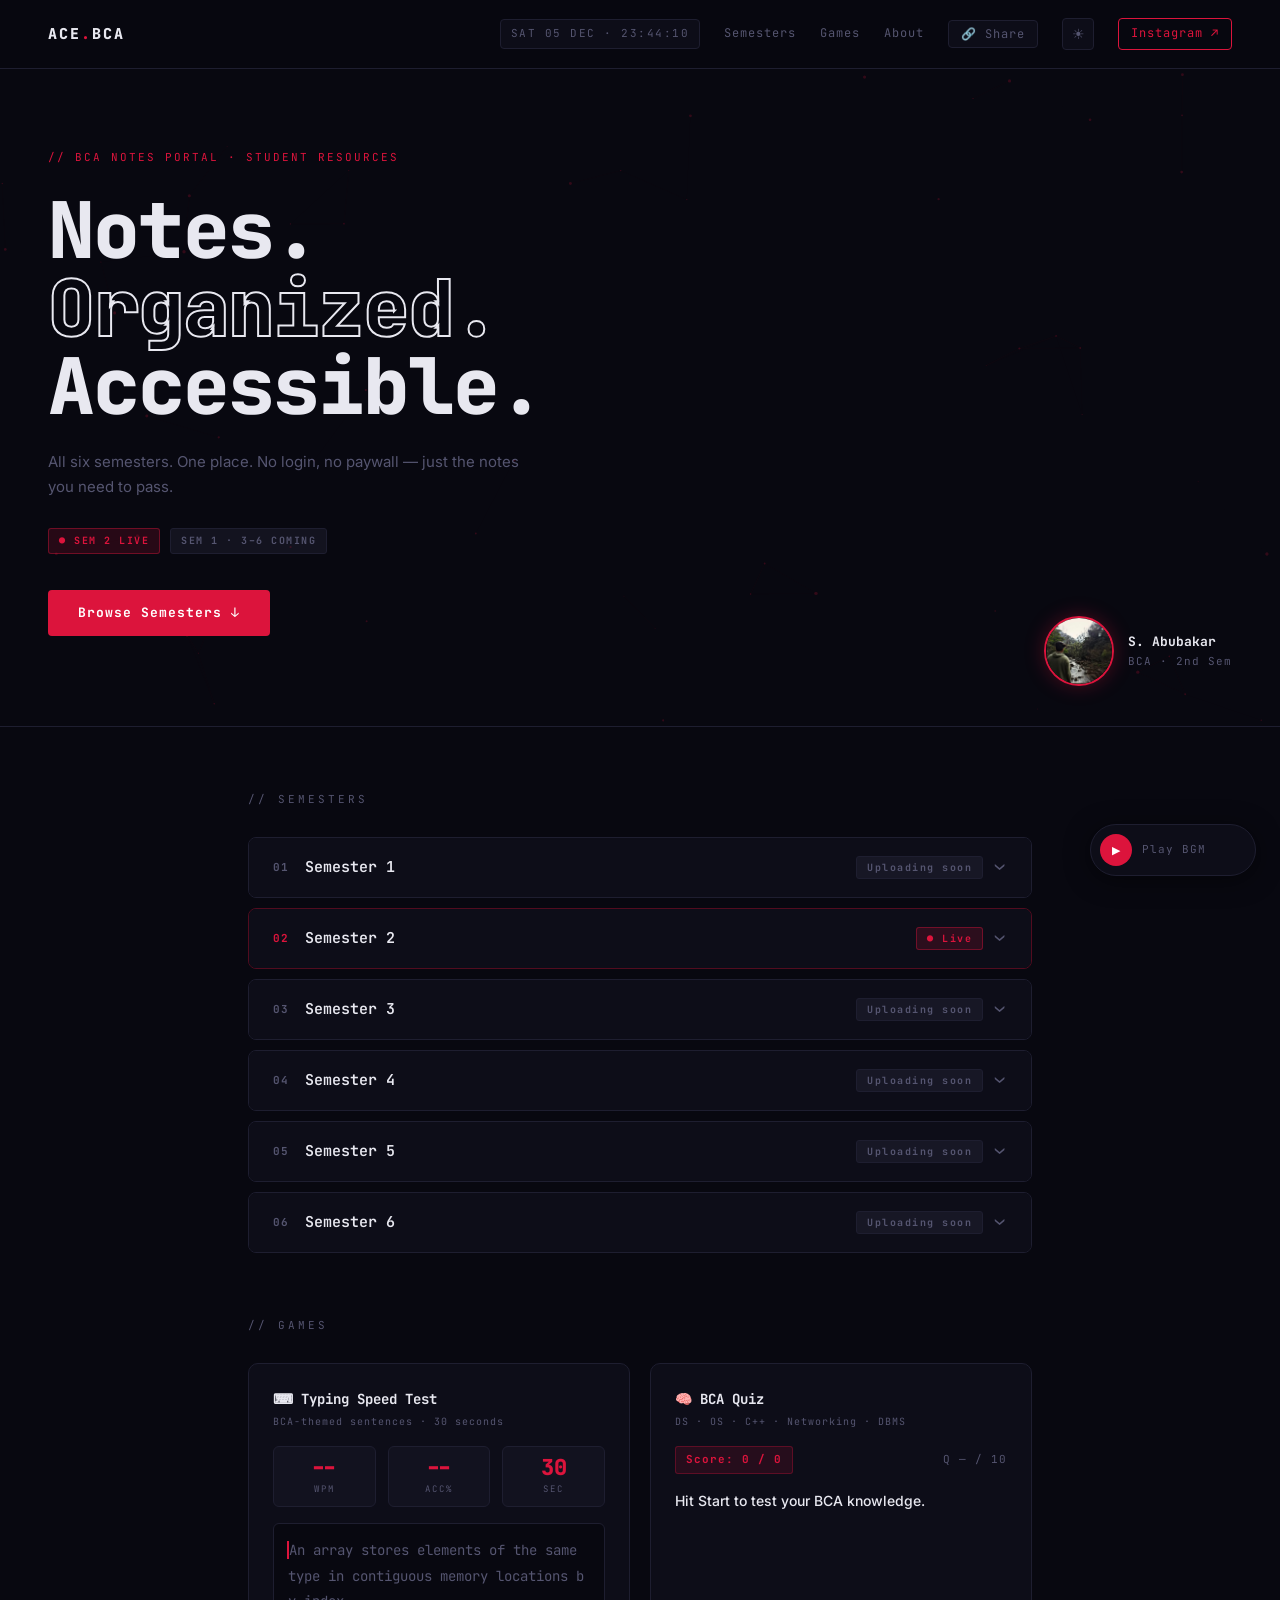
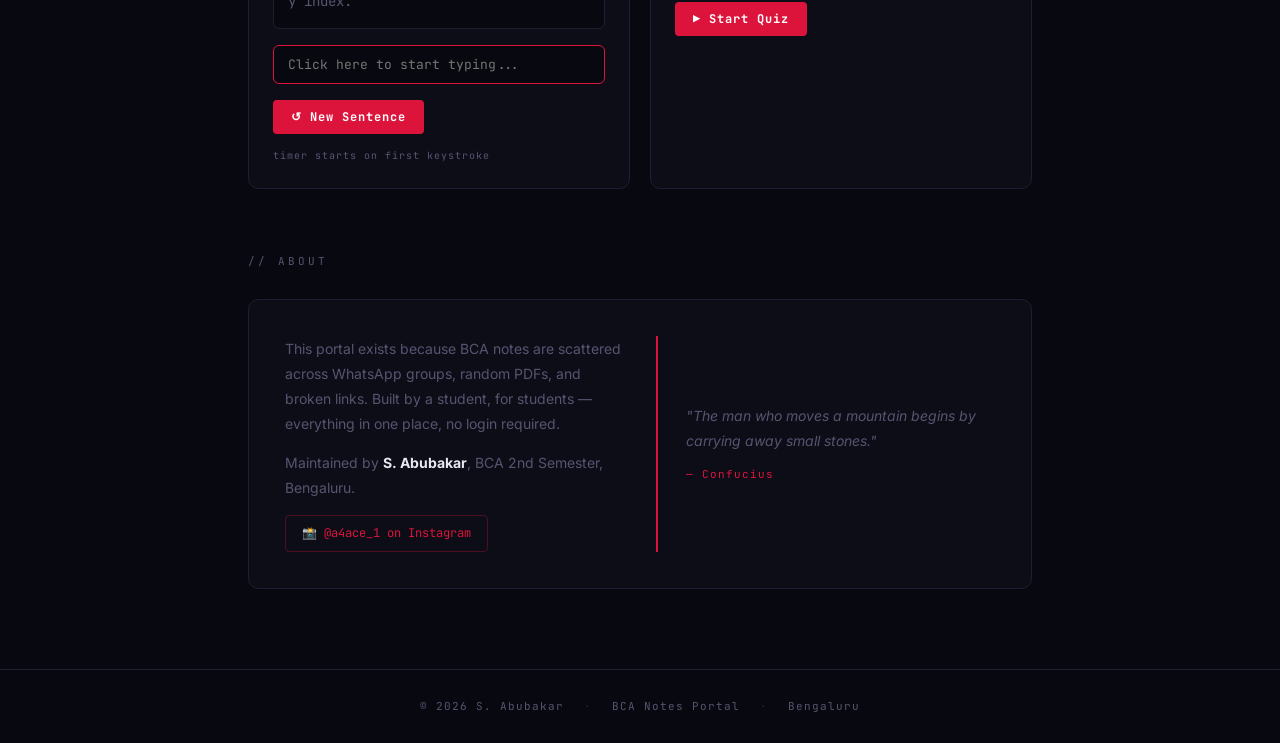
==== index.html @ d9995837 "Update index.html" ====
<!DOCTYPE html>
<html lang="en" data-theme="dark">
<head>
  <meta charset="UTF-8" />
  <meta name="viewport" content="width=device-width, initial-scale=1.0" />
  <meta name="description" content="BCA Notes Portal by S. Abubakar — all six semesters, one place. Free notes, no login required." />
  <title>BCA Notes Portal — S. Abubakar</title>
  <link rel="preconnect" href="https://fonts.googleapis.com" />
  <link href="https://fonts.googleapis.com/css2?family=JetBrains+Mono:wght@400;600;700;800&family=Inter:wght@400;500;600&display=swap" rel="stylesheet" />
  <link rel="stylesheet" href="style.css" />
</head>
<body>

  <!-- SCROLL PROGRESS -->
  <div class="scroll-bar" id="scrollBar"></div>

  <!-- NAV -->
  <nav class="nav">
    <span class="nav-logo">ACE<span class="accent">.</span>BCA</span>
    <div class="nav-links">
      <span class="nav-clock" id="navClock"></span>
      <a href="#semesters">Semesters</a>
      <a href="#games">Games</a>
      <a href="#about">About</a>
      <button class="copy-link-btn" id="copyLinkBtn" title="Copy site link">🔗 Share</button>
      <button class="theme-toggle" id="themeToggle" title="Toggle light/dark mode" aria-label="Toggle theme">☀</button>
      <a href="https://instagram.com/a4ace_1" target="_blank" class="nav-ig">Instagram ↗</a>
    </div>
    <!-- Mobile nav -->
    <button class="nav-hamburger" id="navHamburger" aria-label="Menu">☰</button>
  </nav>
  <div class="nav-mobile-menu" id="navMobileMenu">
    <a href="#semesters" class="nm-link">Semesters</a>
    <a href="#games" class="nm-link">Games</a>
    <a href="#about" class="nm-link">About</a>
    <a href="https://instagram.com/a4ace_1" target="_blank" class="nm-link">Instagram ↗</a>
  </div>

  <!-- HERO -->
  <section class="hero">
    <canvas class="hero-canvas" id="heroCanvas"></canvas>
    <div class="hero-tag">// BCA NOTES PORTAL · STUDENT RESOURCES</div>
    <h1 class="hero-title">
      <span id="typedLine"></span><span class="cursor-blink">|</span><br />
      <span class="hero-outline">Organized.</span><br />
      Accessible.
    </h1>
    <p class="hero-sub">
      All six semesters. One place. No login, no paywall — just the notes you need to pass.
    </p>
    <div class="hero-meta">
      <span class="badge badge-live">● SEM 2 LIVE</span>
      <span class="badge badge-dim">SEM 1 · 3–6 COMING</span>
      <span class="badge badge-visitors" id="visitorBadge">👁 counting...</span>
    </div>
    <a href="#semesters" class="hero-cta">Browse Semesters ↓</a>

    <div class="hero-profile">
      <img src="ACE.JPEG" alt="S. Abubakar" class="profile-pic" />
      <div class="profile-info">
        <span class="profile-name">S. Abubakar</span>
        <span class="profile-role">BCA · 2nd Sem</span>
      </div>
    </div>
  </section>

  <!-- SEMESTERS -->
  <main class="container" id="semesters">
    <div class="section-label">// SEMESTERS</div>

    <!-- SEM 1 -->
    <div class="sem-block">
      <button class="sem-header" aria-expanded="false" data-target="sem1">
        <div class="sem-header-left">
          <span class="sem-num">01</span>
          <span class="sem-title">Semester 1</span>
        </div>
        <div class="sem-header-right">
          <span class="badge badge-dim">Uploading soon</span>
          <span class="chevron">›</span>
        </div>
      </button>
      <div class="sem-content" id="sem1">
        <div class="resource-grid">
          <span class="resource-card disabled"><span class="rc-icon">📄</span><div class="rc-info"><span class="rc-title">Full Notes</span><span class="rc-sub">Not yet available</span></div></span>
          <span class="resource-card disabled"><span class="rc-icon">❓</span><div class="rc-info"><span class="rc-title">Important Questions</span><span class="rc-sub">Not yet available</span></div></span>
          <span class="resource-card disabled"><span class="rc-icon">🧪</span><div class="rc-info"><span class="rc-title">Lab Materials</span><span class="rc-sub">Not yet available</span></div></span>
        </div>
      </div>
    </div>

    <!-- SEM 2 -->
    <div class="sem-block sem-active">
      <button class="sem-header" aria-expanded="false" data-target="sem2">
        <div class="sem-header-left">
          <span class="sem-num accent">02</span>
          <span class="sem-title">Semester 2</span>
        </div>
        <div class="sem-header-right">
          <span class="badge badge-live">● Live</span>
          <span class="chevron">›</span>
        </div>
      </button>
      <div class="sem-content" id="sem2">
        <div class="resource-grid">
          <a href="https://drive.google.com/drive/folders/1tTdPTlxSZUoxwMG5XDdi95KsIF-kfChb"
             target="_blank" class="resource-card must-read"
             data-modal="true"
             data-title="Full Notes"
             data-sem="Semester 2"
             data-icon="📄"
             data-desc="Complete lecture notes for all Semester 2 subjects — Data Structures, Additional English, Constitutional Values, EVS, and more."
             data-tags="Data Structures,English,EVS,ConstitutionalValues,C++">
            <span class="rc-icon">📄</span>
            <div class="rc-info"><span class="rc-title">Full Notes <span class="hot-tag">🔥</span></span><span class="rc-sub">Google Drive ↗</span></div>
          </a>
          <a href="https://drive.google.com/drive/folders/1YSg2S32uwCUYaQ2fmH6jS9mTlrrCHk9h"
             target="_blank" class="resource-card must-read"
             data-modal="true"
             data-title="Important Questions"
             data-sem="Semester 2"
             data-icon="❓"
             data-desc="Curated question bank with model paper answers, 2-mark, 5-mark and 10-mark questions for exam preparation."
             data-tags="ModelPaper,ExamPrep,QandA,ImportantTopics">
            <span class="rc-icon">❓</span>
            <div class="rc-info"><span class="rc-title">Important Questions <span class="hot-tag">🔥</span></span><span class="rc-sub">Google Drive ↗</span></div>
          </a>
          <a href="https://drive.google.com/drive/folders/1vYd3AjODfVJMLbtTXOelM4kLT3a6TjVT"
             target="_blank" class="resource-card"
             data-modal="true"
             data-title="Lab Materials"
             data-sem="Semester 2"
             data-icon="🧪"
             data-desc="Practical lab programs and exercises for Semester 2. Includes C++ programs, Data Structure implementations, and more."
             data-tags="C++,Practicals,Lab,Programs">
            <span class="rc-icon">🧪</span>
            <div class="rc-info"><span class="rc-title">Lab Materials</span><span class="rc-sub">Google Drive ↗</span></div>
          </a>
        </div>
      </div>
    </div>

    <!-- SEM 3 -->
    <div class="sem-block">
      <button class="sem-header" aria-expanded="false" data-target="sem3">
        <div class="sem-header-left"><span class="sem-num">03</span><span class="sem-title">Semester 3</span></div>
        <div class="sem-header-right"><span class="badge badge-dim">Uploading soon</span><span class="chevron">›</span></div>
      </button>
      <div class="sem-content" id="sem3">
        <div class="resource-grid">
          <span class="resource-card disabled"><span class="rc-icon">📄</span><div class="rc-info"><span class="rc-title">Full Notes</span><span class="rc-sub">Not yet available</span></div></span>
        </div>
      </div>
    </div>

    <!-- SEM 4 -->
    <div class="sem-block">
      <button class="sem-header" aria-expanded="false" data-target="sem4">
        <div class="sem-header-left"><span class="sem-num">04</span><span class="sem-title">Semester 4</span></div>
        <div class="sem-header-right"><span class="badge badge-dim">Uploading soon</span><span class="chevron">›</span></div>
      </button>
      <div class="sem-content" id="sem4">
        <div class="resource-grid">
          <span class="resource-card disabled"><span class="rc-icon">📄</span><div class="rc-info"><span class="rc-title">Full Notes</span><span class="rc-sub">Not yet available</span></div></span>
        </div>
      </div>
    </div>

    <!-- SEM 5 -->
    <div class="sem-block">
      <button class="sem-header" aria-expanded="false" data-target="sem5">
        <div class="sem-header-left"><span class="sem-num">05</span><span class="sem-title">Semester 5</span></div>
        <div class="sem-header-right"><span class="badge badge-dim">Uploading soon</span><span class="chevron">›</span></div>
      </button>
      <div class="sem-content" id="sem5">
        <div class="resource-grid">
          <span class="resource-card disabled"><span class="rc-icon">📄</span><div class="rc-info"><span class="rc-title">Full Notes</span><span class="rc-sub">Not yet available</span></div></span>
        </div>
      </div>
    </div>

    <!-- SEM 6 -->
    <div class="sem-block">
      <button class="sem-header" aria-expanded="false" data-target="sem6">
        <div class="sem-header-left"><span class="sem-num">06</span><span class="sem-title">Semester 6</span></div>
        <div class="sem-header-right"><span class="badge badge-dim">Uploading soon</span><span class="chevron">›</span></div>
      </button>
      <div class="sem-content" id="sem6">
        <div class="resource-grid">
          <span class="resource-card disabled"><span class="rc-icon">📄</span><div class="rc-info"><span class="rc-title">Full Notes</span><span class="rc-sub">Not yet available</span></div></span>
        </div>
      </div>
    </div>

  </main>

  <!-- GAMES SECTION -->
  <section class="container" id="games">
    <div class="section-label">// GAMES</div>
    <div class="games-grid">

      <!-- Typing Speed Test -->
      <div class="game-card">
        <div class="game-card-header">
          <span class="game-title">⌨ Typing Speed Test</span>
          <span class="game-sub">BCA-themed sentences · 30 seconds</span>
        </div>
        <div class="typing-stats">
          <div class="tstat"><span class="tstat-val" id="wpmVal">--</span><span class="tstat-label">WPM</span></div>
          <div class="tstat"><span class="tstat-val" id="accVal">--</span><span class="tstat-label">ACC%</span></div>
          <div class="tstat"><span class="tstat-val" id="timeVal">30</span><span class="tstat-label">SEC</span></div>
        </div>
        <div class="typing-display" id="typingDisplay"></div>
        <input type="text" class="typing-input" id="typingInput" placeholder="Click here to start typing..." autocomplete="off" autocorrect="off" autocapitalize="off" spellcheck="false" />
        <div class="game-footer-row">
          <button class="game-btn" id="typingReset">↺ New Sentence</button>
          <span class="typing-status" id="typingStatus">timer starts on first keystroke</span>
        </div>
      </div>

      <!-- BCA Quiz -->
      <div class="game-card">
        <div class="game-card-header">
          <span class="game-title">🧠 BCA Quiz</span>
          <span class="game-sub">DS · OS · C++ · Networking · DBMS</span>
        </div>
        <div class="quiz-meta-row">
          <span class="quiz-score-badge" id="quizScore">Score: 0 / 0</span>
          <span class="quiz-qnum" id="quizQNum">Q — / 10</span>
        </div>
        <div class="quiz-question" id="quizQuestion">Hit Start to test your BCA knowledge.</div>
        <div class="quiz-options" id="quizOptions"></div>
        <div class="quiz-feedback" id="quizFeedback"></div>
        <div class="game-footer-row">
          <button class="game-btn" id="quizStart">▶ Start Quiz</button>
          <button class="game-btn" id="quizNext" style="display:none">Next →</button>
          <button class="game-btn game-btn-ghost" id="quizRestart" style="display:none">↺ Restart</button>
        </div>
      </div>

    </div>
  </section>

  <!-- ABOUT -->
  <section class="about-section container" id="about">
    <div class="section-label">// ABOUT</div>
    <div class="about-grid">
      <div class="about-text">
        <p>This portal exists because BCA notes are scattered across WhatsApp groups, random PDFs, and broken links. Built by a student, for students — everything in one place, no login required.</p>
        <p>Maintained by <strong>S. Abubakar</strong>, BCA 2nd Semester, Bengaluru.</p>
        <a href="https://instagram.com/a4ace_1" target="_blank" class="ig-link">📸 @a4ace_1 on Instagram</a>
      </div>
      <div class="about-quote">
        <blockquote>
          "The man who moves a mountain begins by carrying away small stones."
          <cite>— Confucius</cite>
        </blockquote>
      </div>
    </div>
  </section>

  <!-- FOOTER -->
  <footer class="footer">
    <span>© 2026 S. Abubakar</span>
    <span class="footer-divider">·</span>
    <span>BCA Notes Portal</span>
    <span class="footer-divider">·</span>
    <span>Bengaluru</span>
  </footer>

  <!-- MUSIC PLAYER -->
  <div class="music-player" id="musicPlayer">
    <button class="music-btn" id="music-btn" aria-label="Toggle music"><span id="music-icon">▶</span></button>
    <span class="music-label" id="music-label">Play BGM</span>
    <div class="music-bar" id="musicBar">
      <span></span><span></span><span></span><span></span>
    </div>
  </div>

  <!-- RESOURCE MODAL -->
  <div class="modal-overlay" id="modalOverlay" role="dialog" aria-modal="true">
    <div class="modal">
      <button class="modal-close" id="modalClose" aria-label="Close">✕</button>
      <div class="modal-eyebrow" id="modalEyebrow">SEMESTER 2 · LIVE</div>
      <div class="modal-top">
        <span class="modal-icon-big" id="modalIcon">📄</span>
        <div class="modal-title" id="modalTitle">Full Notes</div>
      </div>
      <div class="modal-desc" id="modalDesc"></div>
      <div class="modal-tags" id="modalTags"></div>
      <a class="modal-cta" id="modalCta" href="#" target="_blank" rel="noopener">Open in Google Drive ↗</a>
    </div>
  </div>

  <!-- COPY TOAST -->
  <div class="copy-toast" id="copyToast">🔗 Link copied!</div>

  <audio id="bg-music" loop>
    <source src="music.mp3" type="audio/mpeg" />
  </audio>
  <script src="script.js"></script>
</body>
</html>
---- style.css ----
/* =========================
   Tokens — Dark (default)
========================= */
:root {
  --bg:          #080810;
  --bg2:         #0d0d18;
  --bg3:         #12121f;
  --border:      #1e1e30;
  --accent:      #dc143c;
  --accent-dim:  rgba(220,20,60,0.12);
  --text:        #e8e8f0;
  --muted:       #555570;
  --mono:        'JetBrains Mono','Courier New',monospace;
  --sans:        'Inter',sans-serif;
  --shadow:      rgba(0,0,0,0.5);
  --modal-bg:    rgba(0,0,0,0.75);
}

/* =========================
   Light Mode
========================= */
[data-theme="light"] {
  --bg:         #f4f4f0;
  --bg2:        #eaeae6;
  --bg3:        #e0e0dc;
  --border:     #cccccc;
  --accent:     #b8000e;
  --accent-dim: rgba(184,0,14,0.08);
  --text:       #111120;
  --muted:      #666678;
  --shadow:     rgba(0,0,0,0.12);
  --modal-bg:   rgba(0,0,0,0.5);
}

[data-theme="light"] .hero-canvas { opacity: 0.4; }
[data-theme="light"] .nav { background: rgba(244,244,240,0.92); }

/* =========================
   Reset & Base
========================= */
*,*::before,*::after { box-sizing: border-box; margin: 0; padding: 0; }
html { scroll-behavior: smooth; }

body {
  background: var(--bg);
  color: var(--text);
  font-family: var(--sans);
  line-height: 1.6;
  min-height: 100vh;
  transition: background 0.3s, color 0.3s;
}

/* =========================
   Scroll Progress Bar
========================= */
.scroll-bar {
  position: fixed;
  top: 0; left: 0;
  height: 3px;
  width: 0%;
  background: var(--accent);
  z-index: 999;
  transition: width 0.08s linear;
}

/* =========================
   Nav
========================= */
.nav {
  display: flex;
  justify-content: space-between;
  align-items: center;
  padding: 18px 48px;
  border-bottom: 1px solid var(--border);
  position: sticky;
  top: 0;
  background: rgba(8,8,16,0.92);
  backdrop-filter: blur(14px);
  -webkit-backdrop-filter: blur(14px);
  z-index: 100;
  gap: 16px;
}

.nav-logo {
  font-family: var(--mono);
  font-weight: 800;
  font-size: 15px;
  letter-spacing: 2px;
  color: var(--text);
  flex-shrink: 0;
}

.nav-links {
  display: flex;
  align-items: center;
  gap: 24px;
  flex-wrap: nowrap;
}

.nav-links a {
  font-family: var(--mono);
  font-size: 12px;
  color: var(--muted);
  text-decoration: none;
  letter-spacing: 1px;
  transition: color 0.2s;
  white-space: nowrap;
}
.nav-links a:hover { color: var(--text); }

.nav-links .nav-ig {
  color: var(--accent);
  border: 1px solid var(--accent);
  padding: 5px 12px;
  border-radius: 4px;
  transition: background 0.2s;
}
.nav-links .nav-ig:hover { background: var(--accent-dim); }

/* Live Clock */
.nav-clock {
  font-family: var(--mono);
  font-size: 11px;
  color: var(--muted);
  letter-spacing: 1.5px;
  background: var(--bg2);
  border: 1px solid var(--border);
  padding: 5px 10px;
  border-radius: 4px;
  white-space: nowrap;
  user-select: none;
}

/* Theme Toggle */
.theme-toggle {
  font-family: var(--mono);
  font-size: 14px;
  background: var(--bg2);
  border: 1px solid var(--border);
  color: var(--muted);
  width: 32px;
  height: 32px;
  border-radius: 4px;
  cursor: pointer;
  display: flex;
  align-items: center;
  justify-content: center;
  transition: color 0.2s, border-color 0.2s;
  flex-shrink: 0;
}
.theme-toggle:hover { color: var(--text); border-color: var(--muted); }

/* Copy link button */
.copy-link-btn {
  font-family: var(--mono);
  font-size: 12px;
  color: var(--muted);
  background: var(--bg2);
  border: 1px solid var(--border);
  padding: 5px 12px;
  border-radius: 4px;
  cursor: pointer;
  letter-spacing: 1px;
  white-space: nowrap;
  transition: color 0.2s, border-color 0.2s;
}
.copy-link-btn:hover { color: var(--text); border-color: var(--muted); }

/* Copy toast */
.copy-toast {
  position: fixed;
  bottom: 90px;
  right: 24px;
  background: var(--bg2);
  border: 1px solid var(--accent);
  color: var(--accent);
  font-family: var(--mono);
  font-size: 12px;
  padding: 10px 18px;
  border-radius: 6px;
  z-index: 400;
  opacity: 0;
  transform: translateY(8px);
  transition: opacity 0.25s, transform 0.25s;
  pointer-events: none;
}
.copy-toast.show { opacity: 1; transform: translateY(0); }

/* Hamburger (mobile only) */
.nav-hamburger {
  display: none;
  background: none;
  border: 1px solid var(--border);
  color: var(--text);
  font-size: 18px;
  width: 36px;
  height: 36px;
  border-radius: 4px;
  cursor: pointer;
  align-items: center;
  justify-content: center;
}

/* Mobile menu */
.nav-mobile-menu {
  display: none;
  flex-direction: column;
  background: var(--bg2);
  border-bottom: 1px solid var(--border);
  padding: 12px 20px;
  gap: 12px;
}
.nav-mobile-menu.open { display: flex; }
.nm-link {
  font-family: var(--mono);
  font-size: 13px;
  color: var(--muted);
  text-decoration: none;
  letter-spacing: 1px;
}
.nm-link:hover { color: var(--text); }

/* =========================
   Hero
========================= */
.hero {
  padding: 80px 48px 90px;
  border-bottom: 1px solid var(--border);
  position: relative;
  overflow: hidden;
  min-height: 480px;
}

.hero-canvas {
  position: absolute;
  inset: 0;
  width: 100%; height: 100%;
  pointer-events: none;
  z-index: 0;
}

.hero-tag,
.hero-title,
.hero-sub,
.hero-meta,
.hero-cta,
.hero-profile { position: relative; z-index: 1; }

.hero-tag {
  font-family: var(--mono);
  font-size: 11px;
  color: var(--accent);
  letter-spacing: 2px;
  margin-bottom: 24px;
}

.hero-title {
  font-family: var(--mono);
  font-size: clamp(40px, 7vw, 78px);
  font-weight: 800;
  line-height: 1.0;
  letter-spacing: -2px;
  margin-bottom: 24px;
}

.cursor-blink {
  color: var(--accent);
  animation: blink 0.7s step-end infinite;
}
.cursor-blink.hidden { display: none; }

@keyframes blink { 0%,100%{opacity:1} 50%{opacity:0} }

.hero-outline {
  -webkit-text-stroke: 2px var(--text);
  color: transparent;
}

.hero-sub {
  font-size: 15px;
  color: var(--muted);
  max-width: 480px;
  line-height: 1.7;
  margin-bottom: 28px;
}

.hero-meta {
  display: flex;
  gap: 10px;
  margin-bottom: 36px;
  flex-wrap: wrap;
}

.hero-cta {
  display: inline-block;
  font-family: var(--mono);
  font-size: 13px;
  font-weight: 700;
  letter-spacing: 1px;
  color: #fff;
  background: var(--accent);
  padding: 13px 30px;
  text-decoration: none;
  border-radius: 4px;
  transition: opacity 0.2s;
}
.hero-cta:hover { opacity: 0.85; }

.hero-profile {
  position: absolute;
  right: 48px;
  bottom: 40px;
  display: flex;
  align-items: center;
  gap: 14px;
  z-index: 1;
}

.profile-pic {
  width: 70px;
  height: 70px;
  border-radius: 50%;
  object-fit: cover;
  border: 2px solid var(--accent);
  box-shadow: 0 0 20px rgba(220,20,60,0.3);
}

.profile-info { display: flex; flex-direction: column; }

.profile-name {
  font-family: var(--mono);
  font-size: 13px;
  font-weight: 700;
  color: var(--text);
}

.profile-role {
  font-family: var(--mono);
  font-size: 11px;
  color: var(--muted);
  letter-spacing: 1px;
}

/* =========================
   Badges
========================= */
.badge {
  font-family: var(--mono);
  font-size: 10px;
  font-weight: 700;
  letter-spacing: 1.5px;
  padding: 4px 10px;
  border-radius: 3px;
}

.badge-live {
  background: rgba(220,20,60,0.15);
  color: var(--accent);
  border: 1px solid rgba(220,20,60,0.4);
}

.badge-dim {
  background: rgba(85,85,112,0.15);
  color: var(--muted);
  border: 1px solid var(--border);
}

.badge-visitors {
  background: rgba(85,85,112,0.15);
  color: var(--muted);
  border: 1px solid var(--border);
}

/* =========================
   Container & Labels
========================= */
.container {
  max-width: 880px;
  margin: 0 auto;
  padding: 0 48px;
}

.section-label {
  font-family: var(--mono);
  font-size: 11px;
  color: var(--muted);
  letter-spacing: 3px;
  margin: 64px 0 28px;
}

/* =========================
   Semester Blocks
========================= */
.sem-block {
  border: 1px solid var(--border);
  border-radius: 8px;
  margin-bottom: 10px;
  overflow: hidden;
  transition: border-color 0.2s;
}
.sem-block:hover { border-color: #2e2e48; }
.sem-active { border-color: rgba(220,20,60,0.35) !important; }

.sem-header {
  width: 100%;
  background: var(--bg2);
  border: none;
  padding: 18px 24px;
  display: flex;
  justify-content: space-between;
  align-items: center;
  cursor: pointer;
  color: var(--text);
  font-family: var(--mono);
  transition: background 0.2s;
}
.sem-header:hover { background: var(--bg3); }

.sem-header-left { display: flex; align-items: center; gap: 16px; }

.sem-num {
  font-size: 11px;
  font-weight: 700;
  color: var(--muted);
  letter-spacing: 1px;
}

.sem-title { font-size: 15px; font-weight: 600; }

.sem-header-right { display: flex; align-items: center; gap: 12px; }

.chevron {
  font-size: 20px;
  color: var(--muted);
  display: inline-block;
  transform: rotate(90deg);
  transition: transform 0.3s ease;
  line-height: 1;
}
.chevron.rotated { transform: rotate(270deg); }

.sem-content {
  max-height: 0;
  overflow: hidden;
  transition: max-height 0.4s ease;
  background: var(--bg);
}
.sem-content.active { max-height: 600px; }

/* =========================
   Resource Cards
========================= */
.resource-grid {
  display: grid;
  grid-template-columns: repeat(auto-fill, minmax(220px,1fr));
  gap: 12px;
  padding: 18px 24px 22px;
}

.resource-card {
  display: flex;
  align-items: center;
  gap: 14px;
  background: var(--bg2);
  border: 1px solid var(--border);
  border-radius: 8px;
  padding: 15px;
  text-decoration: none;
  cursor: pointer;
  transition: border-color 0.2s, transform 0.2s, box-shadow 0.2s;
  color: var(--text);
}

.resource-card:hover:not(.disabled) {
  border-color: var(--accent);
  transform: translateY(-2px);
  box-shadow: 0 4px 20px rgba(220,20,60,0.1);
}

.resource-card.disabled {
  opacity: 0.3;
  pointer-events: none;
  cursor: default;
}

.resource-card.must-read { border-color: rgba(220,20,60,0.28); }

.hot-tag {
  font-size: 12px;
  margin-left: 4px;
}

.rc-icon { font-size: 20px; flex-shrink: 0; }
.rc-info { display: flex; flex-direction: column; gap: 3px; }
.rc-title { font-size: 13px; font-weight: 600; color: var(--text); }
.rc-sub { font-family: var(--mono); font-size: 10px; color: var(--muted); letter-spacing: 0.5px; }

/* =========================
   Games Section
========================= */
.games-grid {
  display: grid;
  grid-template-columns: 1fr 1fr;
  gap: 20px;
  margin-bottom: 20px;
}

.game-card {
  background: var(--bg2);
  border: 1px solid var(--border);
  border-radius: 10px;
  padding: 24px;
  display: flex;
  flex-direction: column;
  gap: 16px;
}

.game-card-header { display: flex; flex-direction: column; gap: 4px; }
.game-title { font-family: var(--mono); font-size: 14px; font-weight: 700; color: var(--text); }
.game-sub { font-family: var(--mono); font-size: 10px; color: var(--muted); letter-spacing: 1px; }

/* Game buttons */
.game-btn {
  font-family: var(--mono);
  font-size: 12px;
  font-weight: 700;
  background: var(--accent);
  color: #fff;
  border: none;
  padding: 9px 18px;
  border-radius: 4px;
  cursor: pointer;
  letter-spacing: 1px;
  transition: opacity 0.2s;
  white-space: nowrap;
}
.game-btn:hover { opacity: 0.85; }

.game-btn-ghost {
  background: transparent;
  color: var(--muted);
  border: 1px solid var(--border);
}
.game-btn-ghost:hover { color: var(--text); border-color: var(--muted); opacity: 1; }

.game-footer-row {
  display: flex;
  align-items: center;
  gap: 14px;
  flex-wrap: wrap;
}

/* ── Typing Game ── */
.typing-stats {
  display: flex;
  gap: 12px;
}

.tstat {
  flex: 1;
  background: var(--bg3);
  border: 1px solid var(--border);
  border-radius: 6px;
  padding: 10px 8px;
  text-align: center;
  display: flex;
  flex-direction: column;
  gap: 3px;
}

.tstat-val {
  font-family: var(--mono);
  font-size: 22px;
  font-weight: 800;
  color: var(--accent);
  line-height: 1;
}

.tstat-label {
  font-family: var(--mono);
  font-size: 9px;
  color: var(--muted);
  letter-spacing: 2px;
}

.typing-display {
  font-family: var(--mono);
  font-size: 14px;
  line-height: 1.8;
  background: var(--bg);
  border: 1px solid var(--border);
  border-radius: 6px;
  padding: 14px;
  min-height: 80px;
  word-break: break-word;
  user-select: none;
}

.typing-display .char-correct { color: #22c55e; }
.typing-display .char-wrong   { color: var(--accent); background: rgba(220,20,60,0.15); border-radius: 2px; }
.typing-display .char-pending { color: var(--muted); }
.typing-display .char-cursor  {
  border-left: 2px solid var(--accent);
  margin-left: -1px;
  animation: blink 0.6s step-end infinite;
}

.typing-input {
  width: 100%;
  font-family: var(--mono);
  font-size: 13px;
  background: var(--bg);
  border: 1px solid var(--border);
  border-radius: 6px;
  padding: 10px 14px;
  color: var(--text);
  outline: none;
  caret-color: var(--accent);
  transition: border-color 0.2s;
}
.typing-input:focus { border-color: var(--accent); }
.typing-input:disabled { opacity: 0.4; cursor: not-allowed; }

.typing-status {
  font-family: var(--mono);
  font-size: 10px;
  color: var(--muted);
  letter-spacing: 1px;
}

/* ── Quiz Game ── */
.quiz-meta-row {
  display: flex;
  justify-content: space-between;
  align-items: center;
}

.quiz-score-badge {
  font-family: var(--mono);
  font-size: 11px;
  font-weight: 700;
  color: var(--accent);
  background: var(--accent-dim);
  border: 1px solid rgba(220,20,60,0.3);
  padding: 4px 10px;
  border-radius: 3px;
  letter-spacing: 1px;
}

.quiz-qnum {
  font-family: var(--mono);
  font-size: 11px;
  color: var(--muted);
  letter-spacing: 1px;
}

.quiz-question {
  font-size: 14px;
  font-weight: 500;
  color: var(--text);
  line-height: 1.6;
  min-height: 48px;
}

.quiz-options {
  display: flex;
  flex-direction: column;
  gap: 8px;
}

.quiz-opt {
  font-family: var(--mono);
  font-size: 12px;
  background: var(--bg);
  border: 1px solid var(--border);
  border-radius: 6px;
  padding: 10px 14px;
  color: var(--text);
  cursor: pointer;
  text-align: left;
  transition: border-color 0.15s, background 0.15s;
  letter-spacing: 0.5px;
}
.quiz-opt:hover:not(:disabled) { border-color: var(--accent); background: var(--accent-dim); }
.quiz-opt.correct  { border-color: #22c55e; background: rgba(34,197,94,0.1); color: #22c55e; }
.quiz-opt.wrong    { border-color: var(--accent); background: var(--accent-dim); color: var(--accent); }
.quiz-opt:disabled { cursor: default; }

.quiz-feedback {
  font-family: var(--mono);
  font-size: 11px;
  color: var(--muted);
  letter-spacing: 1px;
  min-height: 16px;
}
.quiz-feedback.correct { color: #22c55e; }
.quiz-feedback.wrong   { color: var(--accent); }

/* =========================
   About Section
========================= */
.about-section { margin-bottom: 80px; }

.about-grid {
  display: grid;
  grid-template-columns: 1fr 1fr;
  gap: 32px;
  background: var(--bg2);
  border: 1px solid var(--border);
  border-radius: 10px;
  padding: 36px;
}

.about-text p {
  font-size: 14px;
  color: var(--muted);
  line-height: 1.8;
  margin-bottom: 14px;
}
.about-text strong { color: var(--text); }

.ig-link {
  display: inline-block;
  font-family: var(--mono);
  font-size: 12px;
  color: var(--accent);
  text-decoration: none;
  border: 1px solid rgba(220,20,60,0.3);
  padding: 8px 16px;
  border-radius: 4px;
  transition: background 0.2s;
}
.ig-link:hover { background: var(--accent-dim); }

.about-quote {
  display: flex;
  align-items: center;
  border-left: 2px solid var(--accent);
  padding-left: 28px;
}

.about-quote blockquote {
  font-size: 14px;
  color: var(--muted);
  line-height: 1.8;
  font-style: italic;
}

.about-quote cite {
  display: block;
  font-family: var(--mono);
  font-size: 11px;
  color: var(--accent);
  font-style: normal;
  margin-top: 12px;
  letter-spacing: 1px;
}

/* =========================
   Footer
========================= */
.footer {
  text-align: center;
  padding: 28px 48px;
  border-top: 1px solid var(--border);
  font-family: var(--mono);
  font-size: 11px;
  color: var(--muted);
  letter-spacing: 1px;
}
.footer-divider { margin: 0 12px; opacity: 0.4; }

/* =========================
   Music Player
========================= */
.music-player {
  position: fixed;
  bottom: 24px;
  right: 24px;
  display: flex;
  align-items: center;
  gap: 10px;
  background: var(--bg2);
  border: 1px solid var(--border);
  border-radius: 40px;
  padding: 9px 18px 9px 9px;
  box-shadow: 0 4px 24px var(--shadow);
  z-index: 200;
}

.music-btn {
  width: 32px;
  height: 32px;
  border-radius: 50%;
  border: none;
  background: var(--accent);
  color: #fff;
  font-size: 11px;
  cursor: pointer;
  display: flex;
  align-items: center;
  justify-content: center;
  flex-shrink: 0;
  transition: opacity 0.2s;
}
.music-btn:hover { opacity: 0.85; }

.music-label {
  font-family: var(--mono);
  font-size: 11px;
  color: var(--muted);
  letter-spacing: 1px;
  white-space: nowrap;
}

.music-bar {
  display: flex;
  align-items: flex-end;
  gap: 3px;
  height: 16px;
  opacity: 0;
  transition: opacity 0.3s;
}
.music-bar.playing { opacity: 1; }

.music-bar span {
  display: block;
  width: 3px;
  background: var(--accent);
  border-radius: 2px;
}

.music-bar.playing span:nth-child(1) { animation: bar 0.8s ease-in-out infinite; height: 8px; }
.music-bar.playing span:nth-child(2) { animation: bar 0.6s ease-in-out 0.1s infinite; height: 14px; }
.music-bar.playing span:nth-child(3) { animation: bar 0.9s ease-in-out 0.2s infinite; height: 10px; }
.music-bar.playing span:nth-child(4) { animation: bar 0.7s ease-in-out 0.05s infinite; height: 6px; }

@keyframes bar {
  0%,100% { transform: scaleY(0.4); }
  50%      { transform: scaleY(1); }
}

/* =========================
   Resource Modal
========================= */
.modal-overlay {
  position: fixed;
  inset: 0;
  background: var(--modal-bg);
  backdrop-filter: blur(6px);
  -webkit-backdrop-filter: blur(6px);
  z-index: 500;
  display: flex;
  align-items: center;
  justify-content: center;
  padding: 20px;
  opacity: 0;
  pointer-events: none;
  transition: opacity 0.25s;
}
.modal-overlay.open { opacity: 1; pointer-events: all; }

.modal {
  background: var(--bg2);
  border: 1px solid var(--border);
  border-radius: 12px;
  padding: 32px;
  max-width: 440px;
  width: 100%;
  position: relative;
  transform: translateY(12px);
  transition: transform 0.25s;
  box-shadow: 0 20px 60px var(--shadow);
}
.modal-overlay.open .modal { transform: translateY(0); }

.modal-close {
  position: absolute;
  top: 16px;
  right: 16px;
  background: var(--bg3);
  border: 1px solid var(--border);
  color: var(--muted);
  width: 28px;
  height: 28px;
  border-radius: 4px;
  cursor: pointer;
  font-size: 13px;
  display: flex;
  align-items: center;
  justify-content: center;
  transition: color 0.2s;
}
.modal-close:hover { color: var(--text); }

.modal-eyebrow {
  font-family: var(--mono);
  font-size: 9px;
  color: var(--accent);
  letter-spacing: 3px;
  margin-bottom: 16px;
}

.modal-top {
  display: flex;
  align-items: center;
  gap: 16px;
  margin-bottom: 16px;
}

.modal-icon-big { font-size: 36px; }

.modal-title {
  font-family: var(--mono);
  font-size: 20px;
  font-weight: 800;
  color: var(--text);
}

.modal-desc {
  font-size: 14px;
  color: var(--muted);
  line-height: 1.7;
  margin-bottom: 16px;
}

.modal-tags {
  display: flex;
  flex-wrap: wrap;
  gap: 8px;
  margin-bottom: 24px;
}

.modal-tag {
  font-family: var(--mono);
  font-size: 10px;
  color: var(--muted);
  border: 1px solid var(--border);
  padding: 3px 8px;
  border-radius: 3px;
  letter-spacing: 1px;
}

.modal-cta {
  display: block;
  text-align: center;
  font-family: var(--mono);
  font-size: 13px;
  font-weight: 700;
  letter-spacing: 1px;
  color: #fff;
  background: var(--accent);
  padding: 14px;
  text-decoration: none;
  border-radius: 6px;
  transition: opacity 0.2s;
}
.modal-cta:hover { opacity: 0.85; }

/* =========================
   Accent utility
========================= */
.accent { color: var(--accent); }

/* =========================
   Responsive
========================= */
@media (max-width: 760px) {
  .nav { padding: 14px 20px; }
  .nav-links { display: none; }
  .nav-hamburger { display: flex; }

  .hero { padding: 48px 20px 110px; min-height: unset; }
  .hero-profile { right: 20px; bottom: 24px; }
  .hero-title { font-size: 36px; letter-spacing: -1px; }

  .container { padding: 0 20px; }

  .games-grid { grid-template-columns: 1fr; }

  .about-grid { grid-template-columns: 1fr; padding: 24px; }

  .resource-grid { grid-template-columns: 1fr; }

  .footer { padding: 24px 20px; }

  .music-player { bottom: 16px; right: 16px; padding: 8px 14px 8px 8px; }
  .music-label { display: none; }
}

@media (prefers-reduced-motion: reduce) {
  .music-bar span,
  .cursor-blink,
  .char-cursor { animation: none !important; }
  .sem-content,
  .chevron,
  body,
  .modal-overlay,
  .modal { transition: none !important; }
}
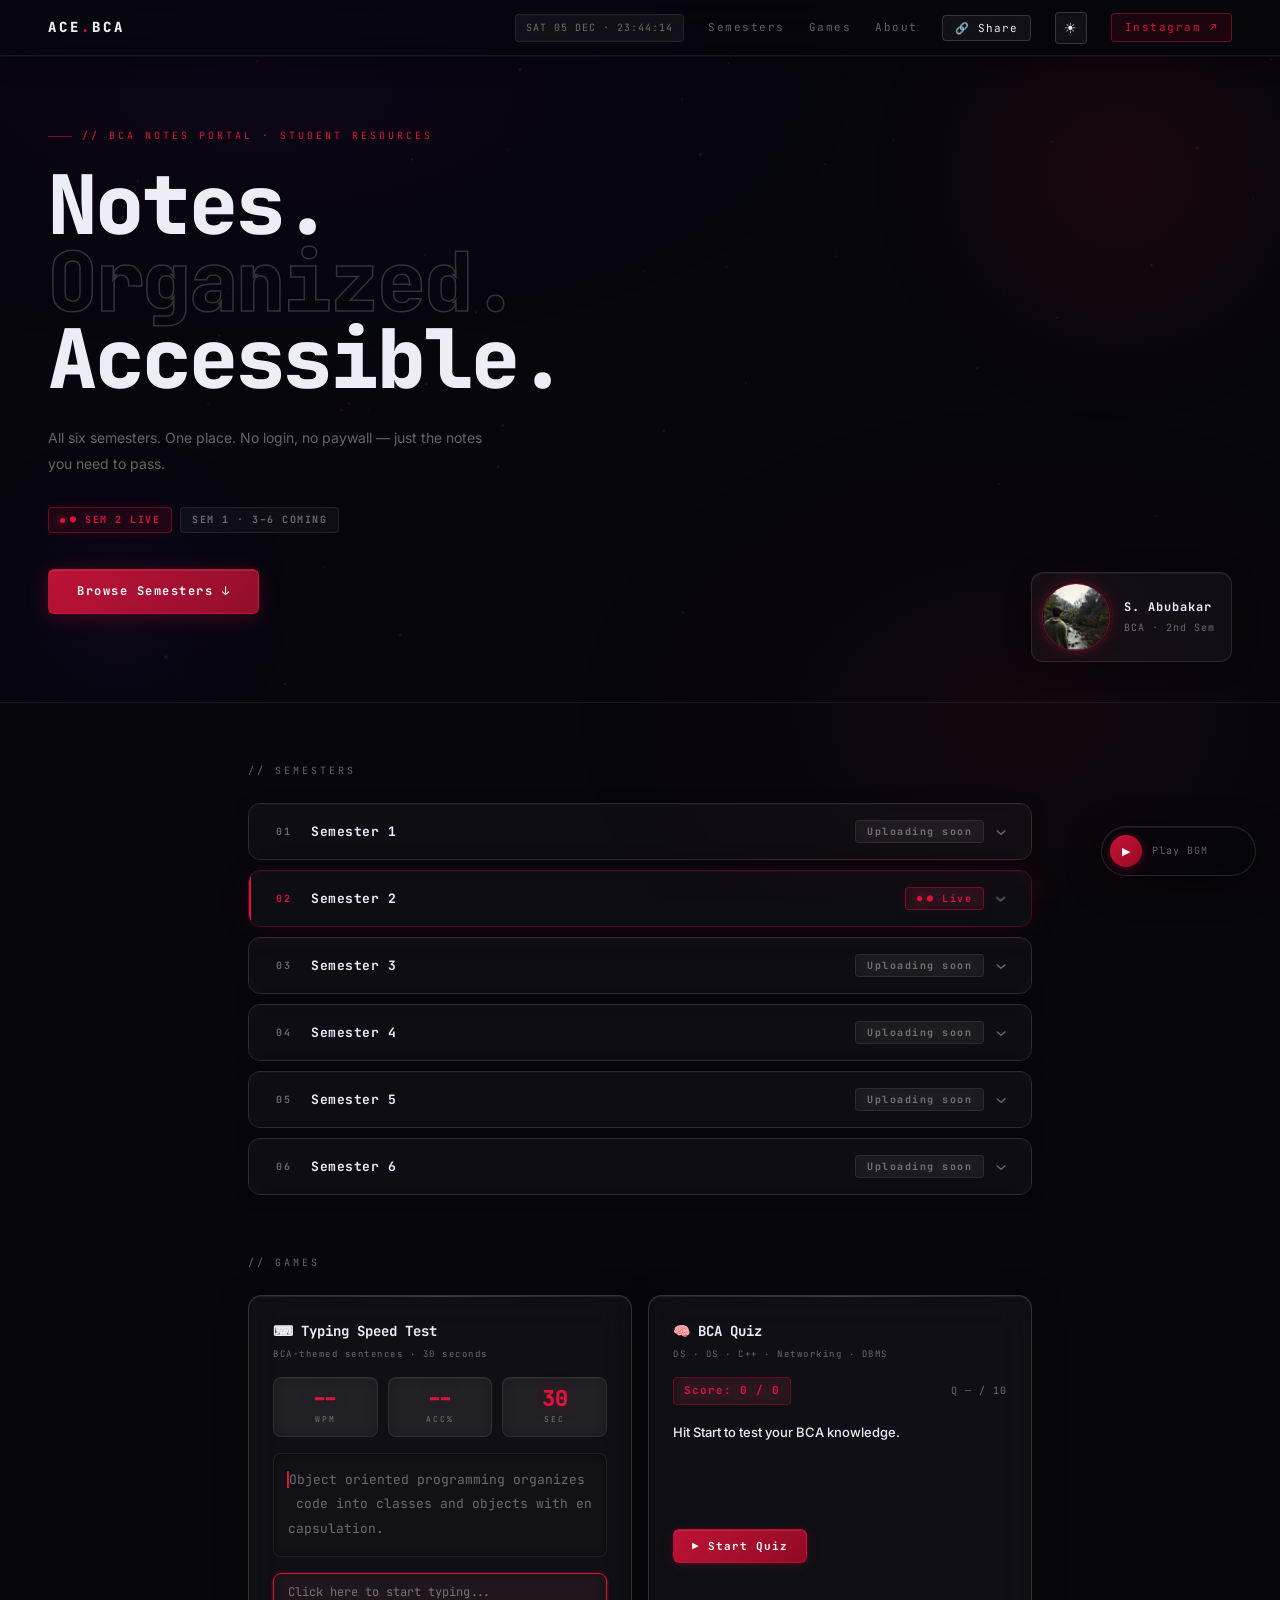
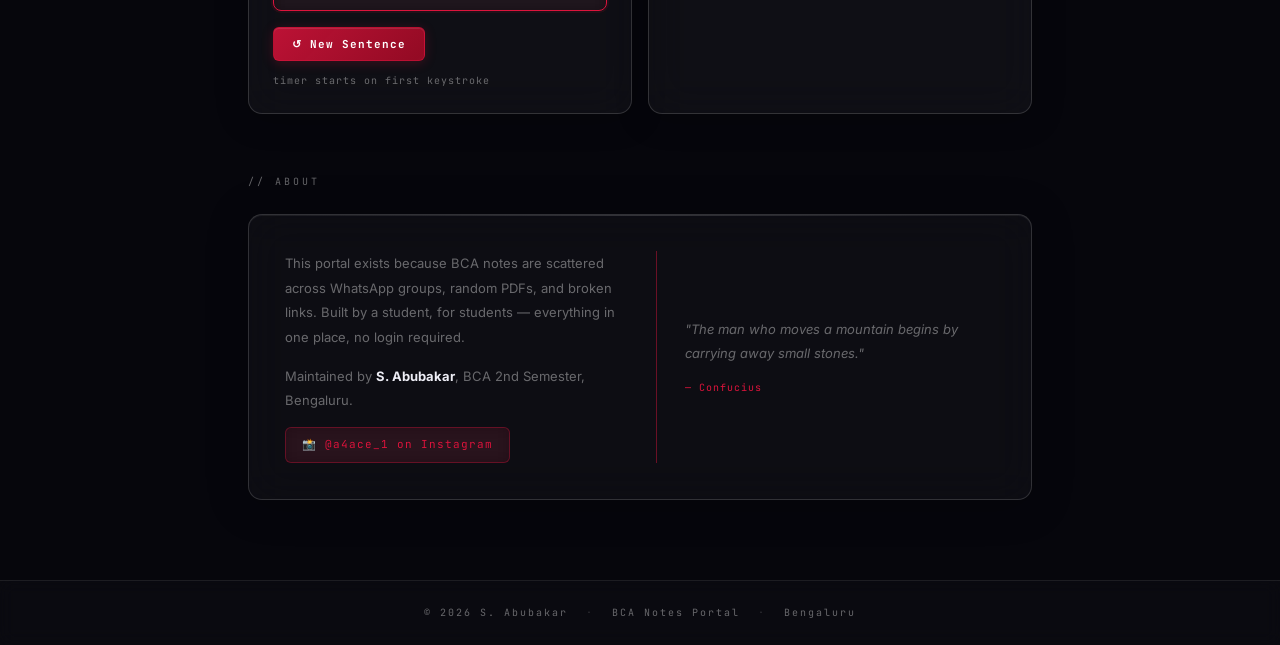
==== commit bf380800: "Refactor hero title section in index.html" ====
--- a/index.html
+++ b/index.html
@@ -41,9 +41,9 @@
     <canvas class="hero-canvas" id="heroCanvas"></canvas>
     <div class="hero-tag">// BCA NOTES PORTAL · STUDENT RESOURCES</div>
     <h1 class="hero-title">
-      <span id="typedLine"></span><span class="cursor-blink">|</span><br />
-      <span class="hero-outline">Organized.</span><br />
-      Accessible.
+  <span id="typedLine"></span><span class="cursor-blink">|</span>
+  <span class="hero-outline">Organized.</span>
+  <span>Accessible.</span>
     </h1>
     <p class="hero-sub">
       All six semesters. One place. No login, no paywall — just the notes you need to pass.
--- a/style.css
+++ b/style.css
@@ -1,242 +1,320 @@
-/* =========================
-   Tokens — Dark (default)
-========================= */
+/* ============================================================
+   ACE.BCA — Glass Effect Style Sheet
+   Author  : S. Abubakar
+   Accent  : Crimson Red  #dc143c
+   Fonts   : JetBrains Mono (display/mono) + Inter (body)
+   Style   : Glassmorphism Dark
+============================================================ */
+
+/* ── Tokens ── */
 :root {
-  --bg:          #080810;
-  --bg2:         #0d0d18;
-  --bg3:         #12121f;
-  --border:      #1e1e30;
+  --bg:          #06060c;
+  --bg2:         rgba(255, 255, 255, 0.04);
+  --bg3:         rgba(255, 255, 255, 0.07);
+  --border:      rgba(255, 255, 255, 0.08);
+  --border-mid:  rgba(255, 255, 255, 0.15);
+  --border-glow: rgba(220, 20, 60, 0.30);
   --accent:      #dc143c;
-  --accent-dim:  rgba(220,20,60,0.12);
-  --text:        #e8e8f0;
-  --muted:       #555570;
-  --mono:        'JetBrains Mono','Courier New',monospace;
-  --sans:        'Inter',sans-serif;
-  --shadow:      rgba(0,0,0,0.5);
-  --modal-bg:    rgba(0,0,0,0.75);
-}
-
-/* =========================
-   Light Mode
-========================= */
+  --accent-dim:  rgba(220, 20, 60, 0.10);
+  --accent-glow: rgba(220, 20, 60, 0.20);
+  --text:        #ededf5;
+  --muted:       rgba(255, 255, 255, 0.38);
+  --mono:        'JetBrains Mono', 'Courier New', monospace;
+  --sans:        'Inter', sans-serif;
+  --shadow:      rgba(0, 0, 0, 0.6);
+  --modal-bg:    rgba(0, 0, 0, 0.70);
+  --glass-blur:  blur(20px);
+  --glass-blur-heavy: blur(32px);
+}
+
+/* ── Light Mode ── */
 [data-theme="light"] {
-  --bg:         #f4f4f0;
-  --bg2:        #eaeae6;
-  --bg3:        #e0e0dc;
-  --border:     #cccccc;
-  --accent:     #b8000e;
-  --accent-dim: rgba(184,0,14,0.08);
-  --text:       #111120;
-  --muted:      #666678;
-  --shadow:     rgba(0,0,0,0.12);
-  --modal-bg:   rgba(0,0,0,0.5);
-}
-
-[data-theme="light"] .hero-canvas { opacity: 0.4; }
-[data-theme="light"] .nav { background: rgba(244,244,240,0.92); }
-
-/* =========================
-   Reset & Base
-========================= */
-*,*::before,*::after { box-sizing: border-box; margin: 0; padding: 0; }
+  --bg:          #eef0f6;
+  --bg2:         rgba(255, 255, 255, 0.45);
+  --bg3:         rgba(255, 255, 255, 0.65);
+  --border:      rgba(255, 255, 255, 0.60);
+  --border-mid:  rgba(0, 0, 0, 0.10);
+  --border-glow: rgba(184, 0, 14, 0.25);
+  --accent:      #b8000e;
+  --accent-dim:  rgba(184, 0, 14, 0.07);
+  --accent-glow: rgba(184, 0, 14, 0.14);
+  --text:        #111118;
+  --muted:       rgba(0, 0, 0, 0.42);
+  --shadow:      rgba(0, 0, 0, 0.12);
+  --modal-bg:    rgba(180, 180, 200, 0.50);
+}
+
+[data-theme="light"] .hero-canvas    { opacity: 0.30; }
+[data-theme="light"] .nav            { background: rgba(238, 240, 246, 0.72); }
+[data-theme="light"] .hero::before,
+[data-theme="light"] .hero::after    { opacity: 0.5; }
+[data-theme="light"] .sem-header     { background: rgba(255,255,255,0.50); }
+[data-theme="light"] .game-card      { background: rgba(255,255,255,0.50); }
+[data-theme="light"] .about-grid     { background: rgba(255,255,255,0.45); }
+[data-theme="light"] .resource-card  { background: rgba(255,255,255,0.55); }
+[data-theme="light"] .tstat          { background: rgba(255,255,255,0.50); }
+[data-theme="light"] .typing-display { background: rgba(255,255,255,0.40); }
+[data-theme="light"] .typing-input   { background: rgba(255,255,255,0.50); }
+[data-theme="light"] .modal          { background: rgba(240, 240, 248, 0.75); }
+
+/* ── Reset ── */
+*, *::before, *::after { box-sizing: border-box; margin: 0; padding: 0; }
 html { scroll-behavior: smooth; }
 
 body {
-  background: var(--bg);
-  color: var(--text);
+  background:  var(--bg);
+  color:       var(--text);
   font-family: var(--sans);
   line-height: 1.6;
-  min-height: 100vh;
-  transition: background 0.3s, color 0.3s;
-}
-
-/* =========================
-   Scroll Progress Bar
-========================= */
+  min-height:  100vh;
+  transition:  background 0.3s, color 0.3s;
+}
+
+/* Ambient background for dark mode — subtle purple-blue depth */
+body::before {
+  content:        '';
+  position:       fixed;
+  inset:          0;
+  background:
+    radial-gradient(ellipse 80% 50% at 20% 10%, rgba(100, 20, 180, 0.06) 0%, transparent 60%),
+    radial-gradient(ellipse 60% 60% at 80% 80%, rgba(220, 20, 60, 0.05) 0%, transparent 60%);
+  pointer-events: none;
+  z-index:        0;
+}
+
+/* Ensure body content sits above the bg layer */
+.nav, .hero, .container, footer, .music-player,
+.modal-overlay, .copy-toast, .nav-mobile-menu,
+.scroll-bar { position: relative; z-index: 1; }
+
+/* ============================================================
+   SCROLL PROGRESS BAR
+============================================================ */
 .scroll-bar {
-  position: fixed;
+  position:   fixed;
   top: 0; left: 0;
-  height: 3px;
-  width: 0%;
-  background: var(--accent);
-  z-index: 999;
+  height:     2px;
+  width:      0%;
+  background: linear-gradient(90deg, var(--accent), rgba(220, 20, 60, 0.25));
+  z-index:    999;
   transition: width 0.08s linear;
-}
-
-/* =========================
-   Nav
-========================= */
+  box-shadow: 0 0 8px rgba(220, 20, 60, 0.55);
+}
+
+/* ============================================================
+   NAV — glass bar
+============================================================ */
 .nav {
-  display: flex;
+  display:         flex;
   justify-content: space-between;
+  align-items:     center;
+  padding:         0 48px;
+  height:          56px;
+  border-bottom:   0.5px solid var(--border);
+  position:        sticky;
+  top:             0;
+  background:      rgba(6, 6, 12, 0.55);
+  backdrop-filter: var(--glass-blur);
+  -webkit-backdrop-filter: var(--glass-blur);
+  z-index:         100;
+  gap:             16px;
+  box-shadow:      0 1px 0 rgba(255,255,255,0.04), 0 4px 24px rgba(0,0,0,0.35);
+}
+
+.nav-logo {
+  font-family:  var(--mono);
+  font-weight:  800;
+  font-size:    14px;
+  letter-spacing: 3px;
+  color:        var(--text);
+  flex-shrink:  0;
+}
+.nav-logo .accent { color: var(--accent); }
+
+.nav-links {
+  display:     flex;
   align-items: center;
-  padding: 18px 48px;
-  border-bottom: 1px solid var(--border);
-  position: sticky;
-  top: 0;
-  background: rgba(8,8,16,0.92);
-  backdrop-filter: blur(14px);
-  -webkit-backdrop-filter: blur(14px);
-  z-index: 100;
-  gap: 16px;
-}
-
-.nav-logo {
-  font-family: var(--mono);
-  font-weight: 800;
-  font-size: 15px;
-  letter-spacing: 2px;
-  color: var(--text);
-  flex-shrink: 0;
-}
-
-.nav-links {
-  display: flex;
-  align-items: center;
-  gap: 24px;
-  flex-wrap: nowrap;
+  gap:         24px;
+  flex-wrap:   nowrap;
 }
 
 .nav-links a {
-  font-family: var(--mono);
-  font-size: 12px;
-  color: var(--muted);
+  font-family:    var(--mono);
+  font-size:      11px;
+  color:          var(--muted);
   text-decoration: none;
-  letter-spacing: 1px;
-  transition: color 0.2s;
-  white-space: nowrap;
+  letter-spacing: 1.5px;
+  transition:     color 0.2s;
+  white-space:    nowrap;
 }
 .nav-links a:hover { color: var(--text); }
 
 .nav-links .nav-ig {
-  color: var(--accent);
-  border: 1px solid var(--accent);
-  padding: 5px 12px;
+  color:         var(--accent) !important;
+  border:        0.5px solid rgba(220, 20, 60, 0.40);
+  padding:       5px 13px;
   border-radius: 4px;
-  transition: background 0.2s;
-}
-.nav-links .nav-ig:hover { background: var(--accent-dim); }
-
-/* Live Clock */
+  transition:    background 0.2s, box-shadow 0.2s;
+  background:    var(--accent-dim);
+}
+.nav-links .nav-ig:hover {
+  background: rgba(220, 20, 60, 0.16);
+  box-shadow: 0 0 12px rgba(220, 20, 60, 0.20);
+}
+
+/* Live clock */
 .nav-clock {
-  font-family: var(--mono);
-  font-size: 11px;
-  color: var(--muted);
-  letter-spacing: 1.5px;
-  background: var(--bg2);
-  border: 1px solid var(--border);
-  padding: 5px 10px;
-  border-radius: 4px;
-  white-space: nowrap;
-  user-select: none;
-}
-
-/* Theme Toggle */
+  font-family:    var(--mono);
+  font-size:      10px;
+  color:          var(--muted);
+  letter-spacing: 1px;
+  background:     rgba(255,255,255,0.05);
+  border:         0.5px solid var(--border);
+  padding:        5px 10px;
+  border-radius:  4px;
+  white-space:    nowrap;
+  user-select:    none;
+  backdrop-filter: blur(8px);
+}
+
+/* Theme toggle */
 .theme-toggle {
-  font-family: var(--mono);
-  font-size: 14px;
-  background: var(--bg2);
-  border: 1px solid var(--border);
-  color: var(--muted);
-  width: 32px;
-  height: 32px;
-  border-radius: 4px;
-  cursor: pointer;
-  display: flex;
-  align-items: center;
+  font-family:    var(--mono);
+  font-size:      14px;
+  background:     rgba(255,255,255,0.05);
+  border:         0.5px solid var(--border-mid);
+  color:          var(--text);
+  width:          32px;
+  height:         32px;
+  border-radius:  4px;
+  cursor:         pointer;
+  display:        flex;
+  align-items:    center;
   justify-content: center;
-  transition: color 0.2s, border-color 0.2s;
-  flex-shrink: 0;
-}
-.theme-toggle:hover { color: var(--text); border-color: var(--muted); }
+  transition:     color 0.2s, border-color 0.2s, background 0.2s;
+  flex-shrink:    0;
+  backdrop-filter: blur(8px);
+}
+.theme-toggle:hover { background: rgba(255,255,255,0.10); border-color: var(--border-glow); }
 
 /* Copy link button */
 .copy-link-btn {
-  font-family: var(--mono);
-  font-size: 12px;
-  color: var(--muted);
-  background: var(--bg2);
-  border: 1px solid var(--border);
-  padding: 5px 12px;
-  border-radius: 4px;
-  cursor: pointer;
-  letter-spacing: 1px;
-  white-space: nowrap;
-  transition: color 0.2s, border-color 0.2s;
-}
-.copy-link-btn:hover { color: var(--text); border-color: var(--muted); }
+  font-family:    var(--mono);
+  font-size:      11px;
+  color:          var(--text);
+  background:     rgba(255,255,255,0.05);
+  border:         0.5px solid var(--border-mid);
+  padding:        5px 12px;
+  border-radius:  4px;
+  cursor:         pointer;
+  letter-spacing: 1px;
+  white-space:    nowrap;
+  transition:     color 0.2s, border-color 0.2s, background 0.2s;
+  backdrop-filter: blur(8px);
+}
+.copy-link-btn:hover { background: rgba(255,255,255,0.09); border-color: var(--border-glow); }
 
 /* Copy toast */
 .copy-toast {
-  position: fixed;
-  bottom: 90px;
-  right: 24px;
-  background: var(--bg2);
-  border: 1px solid var(--accent);
-  color: var(--accent);
-  font-family: var(--mono);
-  font-size: 12px;
-  padding: 10px 18px;
-  border-radius: 6px;
-  z-index: 400;
-  opacity: 0;
-  transform: translateY(8px);
-  transition: opacity 0.25s, transform 0.25s;
+  position:      fixed;
+  bottom:        90px;
+  right:         24px;
+  background:    rgba(10, 10, 20, 0.75);
+  backdrop-filter: blur(16px);
+  -webkit-backdrop-filter: blur(16px);
+  border:        0.5px solid var(--accent);
+  color:         var(--accent);
+  font-family:   var(--mono);
+  font-size:     11px;
+  padding:       10px 18px;
+  border-radius: 8px;
+  z-index:       400;
+  opacity:       0;
+  transform:     translateY(8px);
+  transition:    opacity 0.25s, transform 0.25s;
   pointer-events: none;
+  letter-spacing: 1px;
+  box-shadow:    0 4px 24px rgba(0,0,0,0.4), 0 0 12px rgba(220, 20, 60, 0.12);
 }
 .copy-toast.show { opacity: 1; transform: translateY(0); }
 
-/* Hamburger (mobile only) */
+/* Mobile hamburger */
 .nav-hamburger {
-  display: none;
-  background: none;
-  border: 1px solid var(--border);
-  color: var(--text);
-  font-size: 18px;
-  width: 36px;
-  height: 36px;
-  border-radius: 4px;
-  cursor: pointer;
-  align-items: center;
+  display:         none;
+  background:      rgba(255,255,255,0.05);
+  border:          0.5px solid var(--border);
+  color:           var(--text);
+  font-size:       18px;
+  width:           36px;
+  height:          36px;
+  border-radius:   4px;
+  cursor:          pointer;
+  align-items:     center;
   justify-content: center;
 }
 
 /* Mobile menu */
 .nav-mobile-menu {
-  display: none;
+  display:       none;
   flex-direction: column;
-  background: var(--bg2);
-  border-bottom: 1px solid var(--border);
-  padding: 12px 20px;
-  gap: 12px;
+  background:    rgba(6, 6, 12, 0.80);
+  backdrop-filter: var(--glass-blur);
+  -webkit-backdrop-filter: var(--glass-blur);
+  border-bottom: 0.5px solid var(--border);
+  padding:       16px 20px;
+  gap:           14px;
 }
 .nav-mobile-menu.open { display: flex; }
+
 .nm-link {
-  font-family: var(--mono);
-  font-size: 13px;
-  color: var(--muted);
+  font-family:    var(--mono);
+  font-size:      13px;
+  color:          var(--muted);
   text-decoration: none;
   letter-spacing: 1px;
 }
 .nm-link:hover { color: var(--text); }
 
-/* =========================
-   Hero
-========================= */
+/* ============================================================
+   HERO
+============================================================ */
 .hero {
-  padding: 80px 48px 90px;
-  border-bottom: 1px solid var(--border);
-  position: relative;
-  overflow: hidden;
+  padding:    72px 48px 88px;
+  border-bottom: 0.5px solid var(--border);
+  position:   relative;
+  overflow:   hidden;
   min-height: 480px;
 }
 
+/* Ambient red glow */
+.hero::before {
+  content:        '';
+  position:       absolute;
+  top:            -140px;
+  right:          -100px;
+  width:          520px;
+  height:         520px;
+  background:     radial-gradient(circle, rgba(220, 20, 60, 0.09) 0%, transparent 68%);
+  pointer-events: none;
+}
+.hero::after {
+  content:        '';
+  position:       absolute;
+  bottom:         -80px;
+  left:           -60px;
+  width:          360px;
+  height:         360px;
+  background:     radial-gradient(circle, rgba(100, 20, 200, 0.07) 0%, transparent 68%);
+  pointer-events: none;
+}
+
 .hero-canvas {
-  position: absolute;
-  inset: 0;
-  width: 100%; height: 100%;
+  position:       absolute;
+  inset:          0;
+  width:          100%;
+  height:         100%;
   pointer-events: none;
-  z-index: 0;
+  z-index:        0;
 }
 
 .hero-tag,
@@ -246,665 +324,909 @@
 .hero-cta,
 .hero-profile { position: relative; z-index: 1; }
 
+/* Eyebrow */
 .hero-tag {
-  font-family: var(--mono);
-  font-size: 11px;
-  color: var(--accent);
-  letter-spacing: 2px;
-  margin-bottom: 24px;
-}
-
+  font-family:    var(--mono);
+  font-size:      10px;
+  color:          var(--accent);
+  letter-spacing: 3px;
+  margin-bottom:  22px;
+  display:        flex;
+  align-items:    center;
+  gap:            10px;
+}
+.hero-tag::before {
+  content:    '';
+  display:    block;
+  width:      24px;
+  height:     1px;
+  background: var(--accent);
+  opacity:    0.55;
+  flex-shrink: 0;
+}
+
+/* Title */
 .hero-title {
-  font-family: var(--mono);
-  font-size: clamp(40px, 7vw, 78px);
-  font-weight: 800;
-  line-height: 1.0;
+  font-family:    var(--mono);
+  font-size:      clamp(42px, 7.5vw, 82px);
+  font-weight:    800;
+  line-height:    0.94;
   letter-spacing: -2px;
-  margin-bottom: 24px;
-}
+  margin-bottom:  28px;
+}
+
+#typedLine { color: var(--text); }
 
 .cursor-blink {
-  color: var(--accent);
+  color:     var(--accent);
   animation: blink 0.7s step-end infinite;
 }
 .cursor-blink.hidden { display: none; }
 
-@keyframes blink { 0%,100%{opacity:1} 50%{opacity:0} }
+@keyframes blink { 0%, 100% { opacity: 1; } 50% { opacity: 0; } }
 
 .hero-outline {
-  -webkit-text-stroke: 2px var(--text);
-  color: transparent;
-}
-
+  -webkit-text-stroke: 1.5px rgba(255, 255, 255, 0.18);
+  color:               transparent;
+  display:             block;
+}
+
+.hero-red {
+  color:   var(--accent);
+  display: block;
+  text-shadow: 0 0 40px rgba(220, 20, 60, 0.30);
+}
+
+/* Subtitle */
 .hero-sub {
-  font-size: 15px;
-  color: var(--muted);
-  max-width: 480px;
-  line-height: 1.7;
-  margin-bottom: 28px;
-}
-
+  font-size:     14px;
+  color:         var(--muted);
+  max-width:     460px;
+  line-height:   1.85;
+  margin-bottom: 30px;
+}
+
+/* Badges row */
 .hero-meta {
-  display: flex;
-  gap: 10px;
+  display:       flex;
+  gap:           8px;
   margin-bottom: 36px;
-  flex-wrap: wrap;
-}
-
+  flex-wrap:     wrap;
+}
+
+/* CTA button */
 .hero-cta {
-  display: inline-block;
-  font-family: var(--mono);
-  font-size: 13px;
-  font-weight: 700;
-  letter-spacing: 1px;
-  color: #fff;
-  background: var(--accent);
-  padding: 13px 30px;
+  display:        inline-flex;
+  align-items:    center;
+  gap:            8px;
+  font-family:    var(--mono);
+  font-size:      12px;
+  font-weight:    700;
+  letter-spacing: 1.5px;
+  color:          #fff;
+  background:     linear-gradient(135deg, rgba(220,20,60,0.85), rgba(220,20,60,0.65));
+  padding:        12px 28px;
   text-decoration: none;
-  border-radius: 4px;
-  transition: opacity 0.2s;
-}
-.hero-cta:hover { opacity: 0.85; }
-
+  border-radius:  6px;
+  border:         0.5px solid rgba(220, 20, 60, 0.55);
+  backdrop-filter: blur(8px);
+  transition:     opacity 0.2s, transform 0.15s, box-shadow 0.2s;
+  box-shadow:     0 4px 20px rgba(220, 20, 60, 0.25), inset 0 1px 0 rgba(255,255,255,0.10);
+}
+.hero-cta:hover {
+  opacity: 1;
+  transform: translateY(-2px);
+  box-shadow: 0 8px 30px rgba(220, 20, 60, 0.40), inset 0 1px 0 rgba(255,255,255,0.12);
+}
+
+/* Profile card */
 .hero-profile {
-  position: absolute;
-  right: 48px;
-  bottom: 40px;
-  display: flex;
+  position:    absolute;
+  right:       48px;
+  bottom:      40px;
+  display:     flex;
   align-items: center;
-  gap: 14px;
-  z-index: 1;
+  gap:         14px;
+  z-index:     1;
+  background:  rgba(255, 255, 255, 0.04);
+  border:      0.5px solid rgba(255, 255, 255, 0.10);
+  border-radius: 12px;
+  padding:     10px 16px 10px 10px;
+  backdrop-filter: blur(16px);
+  -webkit-backdrop-filter: blur(16px);
+  box-shadow:  0 4px 24px rgba(0,0,0,0.30), inset 0 1px 0 rgba(255,255,255,0.06);
 }
 
 .profile-pic {
-  width: 70px;
-  height: 70px;
+  width:         68px;
+  height:        68px;
   border-radius: 50%;
-  object-fit: cover;
-  border: 2px solid var(--accent);
-  box-shadow: 0 0 20px rgba(220,20,60,0.3);
-}
-
-.profile-info { display: flex; flex-direction: column; }
+  object-fit:    cover;
+  border:        1.5px solid rgba(220, 20, 60, 0.50);
+  box-shadow:    0 0 20px rgba(220, 20, 60, 0.20), 0 0 0 4px rgba(220,20,60,0.06);
+}
+
+.profile-info { display: flex; flex-direction: column; gap: 3px; }
 
 .profile-name {
-  font-family: var(--mono);
-  font-size: 13px;
-  font-weight: 700;
-  color: var(--text);
+  font-family:    var(--mono);
+  font-size:      12px;
+  font-weight:    700;
+  color:          var(--text);
+  letter-spacing: 1px;
 }
 
 .profile-role {
-  font-family: var(--mono);
-  font-size: 11px;
-  color: var(--muted);
-  letter-spacing: 1px;
-}
-
-/* =========================
-   Badges
-========================= */
+  font-family:    var(--mono);
+  font-size:      10px;
+  color:          var(--muted);
+  letter-spacing: 1px;
+}
+
+/* ============================================================
+   BADGES
+============================================================ */
 .badge {
-  font-family: var(--mono);
-  font-size: 10px;
-  font-weight: 700;
+  font-family:    var(--mono);
+  font-size:      10px;
+  font-weight:    700;
   letter-spacing: 1.5px;
-  padding: 4px 10px;
-  border-radius: 3px;
+  padding:        4px 11px;
+  border-radius:  4px;
+  display:        inline-flex;
+  align-items:    center;
+  gap:            5px;
+  backdrop-filter: blur(8px);
 }
 
 .badge-live {
-  background: rgba(220,20,60,0.15);
-  color: var(--accent);
-  border: 1px solid rgba(220,20,60,0.4);
+  background: rgba(220, 20, 60, 0.10);
+  color:      var(--accent);
+  border:     0.5px solid rgba(220, 20, 60, 0.40);
+  box-shadow: 0 0 12px rgba(220, 20, 60, 0.10);
+}
+
+.badge-live::before {
+  content:       '';
+  display:       inline-block;
+  width:         5px;
+  height:        5px;
+  border-radius: 50%;
+  background:    var(--accent);
+  box-shadow:    0 0 8px var(--accent);
+  flex-shrink:   0;
+  animation:     pulse-dot 1.5s ease-in-out infinite;
+}
+
+@keyframes pulse-dot {
+  0%, 100% { box-shadow: 0 0 4px var(--accent); }
+  50%       { box-shadow: 0 0 10px var(--accent), 0 0 20px rgba(220,20,60,0.3); }
 }
 
 .badge-dim {
-  background: rgba(85,85,112,0.15);
-  color: var(--muted);
-  border: 1px solid var(--border);
+  background: rgba(255, 255, 255, 0.04);
+  color:      var(--muted);
+  border:     0.5px solid var(--border);
 }
 
 .badge-visitors {
-  background: rgba(85,85,112,0.15);
-  color: var(--muted);
-  border: 1px solid var(--border);
-}
-
-/* =========================
-   Container & Labels
-========================= */
+  background: rgba(255, 255, 255, 0.04);
+  color:      var(--muted);
+  border:     0.5px solid var(--border);
+}
+
+/* ============================================================
+   LAYOUT CONTAINER & SECTION LABELS
+============================================================ */
 .container {
   max-width: 880px;
-  margin: 0 auto;
-  padding: 0 48px;
+  margin:    0 auto;
+  padding:   0 48px;
 }
 
 .section-label {
-  font-family: var(--mono);
-  font-size: 11px;
-  color: var(--muted);
+  font-family:    var(--mono);
+  font-size:      10px;
+  color:          var(--muted);
   letter-spacing: 3px;
-  margin: 64px 0 28px;
-}
-
-/* =========================
-   Semester Blocks
-========================= */
+  margin:         60px 0 24px;
+  display:        flex;
+  align-items:    center;
+  gap:            14px;
+}
+.section-label::after {
+  content:    '';
+  flex:       1;
+  height:     0.5px;
+  background: linear-gradient(90deg, var(--border-mid), transparent);
+}
+
+/* ============================================================
+   SEMESTER BLOCKS — glass cards
+============================================================ */
 .sem-block {
-  border: 1px solid var(--border);
-  border-radius: 8px;
+  border:        0.5px solid var(--border-mid);
+  border-radius: 12px;
   margin-bottom: 10px;
-  overflow: hidden;
-  transition: border-color 0.2s;
-}
-.sem-block:hover { border-color: #2e2e48; }
-.sem-active { border-color: rgba(220,20,60,0.35) !important; }
+  overflow:      hidden;
+  transition:    border-color 0.2s, box-shadow 0.2s;
+  box-shadow:    0 2px 16px rgba(0,0,0,0.20), inset 0 1px 0 rgba(255,255,255,0.04);
+}
+.sem-block:hover {
+  border-color: rgba(255,255,255,0.18);
+  box-shadow:   0 4px 24px rgba(0,0,0,0.28), inset 0 1px 0 rgba(255,255,255,0.06);
+}
+.sem-active {
+  border-color: rgba(220, 20, 60, 0.35) !important;
+  box-shadow:   0 4px 32px rgba(220, 20, 60, 0.10), inset 0 1px 0 rgba(255,255,255,0.05) !important;
+}
+.sem-active:hover {
+  border-color: rgba(220, 20, 60, 0.55) !important;
+  box-shadow:   0 6px 40px rgba(220, 20, 60, 0.16), inset 0 1px 0 rgba(255,255,255,0.07) !important;
+}
+
+.sem-active .sem-header {
+  border-left: 2px solid var(--accent);
+  padding-left: 22px;
+}
 
 .sem-header {
-  width: 100%;
-  background: var(--bg2);
-  border: none;
-  padding: 18px 24px;
-  display: flex;
+  width:           100%;
+  background:      rgba(255, 255, 255, 0.03);
+  border:          none;
+  padding:         16px 24px;
+  display:         flex;
   justify-content: space-between;
-  align-items: center;
-  cursor: pointer;
-  color: var(--text);
-  font-family: var(--mono);
-  transition: background 0.2s;
-}
-.sem-header:hover { background: var(--bg3); }
-
-.sem-header-left { display: flex; align-items: center; gap: 16px; }
+  align-items:     center;
+  cursor:          pointer;
+  color:           var(--text);
+  font-family:     var(--mono);
+  transition:      background 0.2s;
+  backdrop-filter: blur(4px);
+}
+.sem-header:hover { background: rgba(255, 255, 255, 0.06); }
+
+.sem-header-left  { display: flex; align-items: center; gap: 16px; }
+.sem-header-right { display: flex; align-items: center; gap: 12px; }
 
 .sem-num {
-  font-size: 11px;
-  font-weight: 700;
-  color: var(--muted);
-  letter-spacing: 1px;
-}
-
-.sem-title { font-size: 15px; font-weight: 600; }
-
-.sem-header-right { display: flex; align-items: center; gap: 12px; }
+  font-size:      10px;
+  font-weight:    700;
+  color:          var(--muted);
+  letter-spacing: 2px;
+  min-width:      22px;
+}
+.sem-num.accent { color: var(--accent); }
+
+.sem-title { font-size: 13px; font-weight: 700; letter-spacing: 0.5px; }
 
 .chevron {
-  font-size: 20px;
-  color: var(--muted);
-  display: inline-block;
-  transform: rotate(90deg);
-  transition: transform 0.3s ease;
+  font-size:   18px;
+  color:       var(--muted);
+  display:     inline-block;
+  transform:   rotate(90deg);
+  transition:  transform 0.3s ease;
   line-height: 1;
 }
 .chevron.rotated { transform: rotate(270deg); }
 
 .sem-content {
   max-height: 0;
-  overflow: hidden;
+  overflow:   hidden;
   transition: max-height 0.4s ease;
-  background: var(--bg);
+  background: rgba(0, 0, 0, 0.15);
 }
 .sem-content.active { max-height: 600px; }
 
-/* =========================
-   Resource Cards
-========================= */
+/* ============================================================
+   RESOURCE CARDS — glass tiles
+============================================================ */
 .resource-grid {
-  display: grid;
-  grid-template-columns: repeat(auto-fill, minmax(220px,1fr));
-  gap: 12px;
-  padding: 18px 24px 22px;
+  display:               grid;
+  grid-template-columns: repeat(auto-fill, minmax(220px, 1fr));
+  gap:                   10px;
+  padding:               16px 24px 22px;
 }
 
 .resource-card {
-  display: flex;
-  align-items: center;
-  gap: 14px;
-  background: var(--bg2);
-  border: 1px solid var(--border);
-  border-radius: 8px;
-  padding: 15px;
+  display:         flex;
+  align-items:     center;
+  gap:             13px;
+  background:      rgba(255, 255, 255, 0.04);
+  border:          0.5px solid var(--border-mid);
+  border-radius:   10px;
+  padding:         14px 16px;
   text-decoration: none;
-  cursor: pointer;
-  transition: border-color 0.2s, transform 0.2s, box-shadow 0.2s;
-  color: var(--text);
-}
-
-.resource-card:hover:not(.disabled) {
+  cursor:          pointer;
+  transition:      border-color 0.2s, transform 0.18s, background 0.2s, box-shadow 0.2s;
+  color:           var(--text);
+  position:        relative;
+  backdrop-filter: blur(12px);
+  -webkit-backdrop-filter: blur(12px);
+  box-shadow:      0 2px 12px rgba(0,0,0,0.15), inset 0 1px 0 rgba(255,255,255,0.06);
+  overflow:        hidden;
+}
+
+/* Subtle shimmer line at top */
+.resource-card::before {
+  content:    '';
+  position:   absolute;
+  top:        0; left: 0; right: 0;
+  height:     1px;
+  background: linear-gradient(90deg, transparent, rgba(255,255,255,0.12), transparent);
+  pointer-events: none;
+}
+
+.resource-card:not(.disabled):hover {
   border-color: var(--accent);
-  transform: translateY(-2px);
-  box-shadow: 0 4px 20px rgba(220,20,60,0.1);
+  background:   rgba(220, 20, 60, 0.06);
+  transform:    translateY(-3px);
+  box-shadow:   0 8px 28px rgba(220, 20, 60, 0.15), inset 0 1px 0 rgba(255,255,255,0.08);
 }
 
 .resource-card.disabled {
-  opacity: 0.3;
+  opacity:        0.25;
   pointer-events: none;
-  cursor: default;
-}
-
-.resource-card.must-read { border-color: rgba(220,20,60,0.28); }
-
-.hot-tag {
-  font-size: 12px;
-  margin-left: 4px;
-}
-
-.rc-icon { font-size: 20px; flex-shrink: 0; }
-.rc-info { display: flex; flex-direction: column; gap: 3px; }
-.rc-title { font-size: 13px; font-weight: 600; color: var(--text); }
-.rc-sub { font-family: var(--mono); font-size: 10px; color: var(--muted); letter-spacing: 0.5px; }
-
-/* =========================
-   Games Section
-========================= */
+  cursor:         default;
+}
+
+.resource-card.must-read {
+  border-color: rgba(220, 20, 60, 0.28);
+  box-shadow:   0 2px 16px rgba(220, 20, 60, 0.08), inset 0 1px 0 rgba(255,255,255,0.06);
+}
+
+/* Arrow on hover */
+.resource-card::after {
+  content:    '↗';
+  position:   absolute;
+  right:      14px;
+  top:        50%;
+  transform:  translateY(-50%);
+  font-size:  11px;
+  color:      var(--accent);
+  opacity:    0;
+  transition: opacity 0.2s;
+}
+.resource-card:not(.disabled):hover::after { opacity: 1; }
+
+.hot-tag     { font-size: 12px; margin-left: 4px; }
+.rc-icon     { font-size: 20px; flex-shrink: 0; }
+.rc-info     { display: flex; flex-direction: column; gap: 2px; }
+.rc-title    { font-size: 12px; font-weight: 700; font-family: var(--mono); color: var(--text); }
+.rc-sub      { font-family: var(--mono); font-size: 9px; color: var(--muted); letter-spacing: 0.5px; }
+
+/* ============================================================
+   GAMES SECTION — glass panels
+============================================================ */
 .games-grid {
-  display: grid;
+  display:               grid;
   grid-template-columns: 1fr 1fr;
-  gap: 20px;
-  margin-bottom: 20px;
+  gap:                   16px;
+  margin-bottom:         20px;
 }
 
 .game-card {
-  background: var(--bg2);
-  border: 1px solid var(--border);
-  border-radius: 10px;
-  padding: 24px;
-  display: flex;
+  background:     rgba(255, 255, 255, 0.04);
+  border:         0.5px solid var(--border-mid);
+  border-radius:  14px;
+  padding:        24px;
+  display:        flex;
   flex-direction: column;
-  gap: 16px;
+  gap:            16px;
+  transition:     border-color 0.2s, box-shadow 0.2s;
+  backdrop-filter: var(--glass-blur);
+  -webkit-backdrop-filter: var(--glass-blur);
+  box-shadow:     0 4px 32px rgba(0,0,0,0.25), inset 0 1px 0 rgba(255,255,255,0.06);
+  position:       relative;
+  overflow:       hidden;
+}
+
+/* Glass shimmer top edge */
+.game-card::before {
+  content:    '';
+  position:   absolute;
+  top:        0; left: 0; right: 0;
+  height:     1px;
+  background: linear-gradient(90deg, transparent, rgba(255,255,255,0.14), transparent);
+  pointer-events: none;
+}
+
+.game-card:hover {
+  border-color: rgba(220, 20, 60, 0.28);
+  box-shadow:   0 6px 40px rgba(220, 20, 60, 0.08), inset 0 1px 0 rgba(255,255,255,0.08);
 }
 
 .game-card-header { display: flex; flex-direction: column; gap: 4px; }
-.game-title { font-family: var(--mono); font-size: 14px; font-weight: 700; color: var(--text); }
-.game-sub { font-family: var(--mono); font-size: 10px; color: var(--muted); letter-spacing: 1px; }
+
+.game-title {
+  font-family: var(--mono);
+  font-size:   14px;
+  font-weight: 700;
+  color:       var(--text);
+}
+
+.game-sub {
+  font-family:    var(--mono);
+  font-size:      9px;
+  color:          var(--muted);
+  letter-spacing: 1.5px;
+}
 
 /* Game buttons */
 .game-btn {
-  font-family: var(--mono);
-  font-size: 12px;
-  font-weight: 700;
-  background: var(--accent);
-  color: #fff;
-  border: none;
-  padding: 9px 18px;
-  border-radius: 4px;
-  cursor: pointer;
-  letter-spacing: 1px;
-  transition: opacity 0.2s;
-  white-space: nowrap;
-}
-.game-btn:hover { opacity: 0.85; }
+  font-family:    var(--mono);
+  font-size:      11px;
+  font-weight:    700;
+  background:     linear-gradient(135deg, rgba(220,20,60,0.85), rgba(180,10,40,0.80));
+  color:          #fff;
+  border:         0.5px solid rgba(220, 20, 60, 0.50);
+  padding:        9px 18px;
+  border-radius:  6px;
+  cursor:         pointer;
+  letter-spacing: 1px;
+  transition:     opacity 0.2s, transform 0.15s, box-shadow 0.2s;
+  white-space:    nowrap;
+  box-shadow:     0 2px 12px rgba(220, 20, 60, 0.22), inset 0 1px 0 rgba(255,255,255,0.10);
+}
+.game-btn:hover {
+  opacity: 1;
+  transform: translateY(-1px);
+  box-shadow: 0 4px 20px rgba(220, 20, 60, 0.35), inset 0 1px 0 rgba(255,255,255,0.12);
+}
 
 .game-btn-ghost {
-  background: transparent;
-  color: var(--muted);
-  border: 1px solid var(--border);
-}
-.game-btn-ghost:hover { color: var(--text); border-color: var(--muted); opacity: 1; }
+  background: rgba(255,255,255,0.05);
+  color:      var(--muted);
+  border:     0.5px solid var(--border-mid);
+  box-shadow: none;
+}
+.game-btn-ghost:hover {
+  color: var(--text);
+  border-color: rgba(255,255,255,0.20);
+  background: rgba(255,255,255,0.08);
+  box-shadow: none;
+  transform: none;
+}
 
 .game-footer-row {
-  display: flex;
+  display:     flex;
   align-items: center;
-  gap: 14px;
-  flex-wrap: wrap;
-}
-
-/* ── Typing Game ── */
-.typing-stats {
-  display: flex;
-  gap: 12px;
-}
+  gap:         12px;
+  flex-wrap:   wrap;
+}
+
+/* ── Typing game stats ── */
+.typing-stats { display: flex; gap: 10px; }
 
 .tstat {
-  flex: 1;
-  background: var(--bg3);
-  border: 1px solid var(--border);
-  border-radius: 6px;
-  padding: 10px 8px;
-  text-align: center;
-  display: flex;
-  flex-direction: column;
-  gap: 3px;
+  flex:            1;
+  background:      rgba(255, 255, 255, 0.04);
+  border:          0.5px solid var(--border);
+  border-radius:   8px;
+  padding:         10px 8px;
+  text-align:      center;
+  display:         flex;
+  flex-direction:  column;
+  gap:             3px;
+  backdrop-filter: blur(8px);
+  box-shadow:      inset 0 1px 0 rgba(255,255,255,0.05);
 }
 
 .tstat-val {
   font-family: var(--mono);
-  font-size: 22px;
+  font-size:   22px;
   font-weight: 800;
-  color: var(--accent);
+  color:       var(--accent);
   line-height: 1;
+  text-shadow: 0 0 20px rgba(220, 20, 60, 0.30);
 }
 
 .tstat-label {
-  font-family: var(--mono);
-  font-size: 9px;
-  color: var(--muted);
+  font-family:    var(--mono);
+  font-size:      8px;
+  color:          var(--muted);
   letter-spacing: 2px;
 }
 
 .typing-display {
   font-family: var(--mono);
-  font-size: 14px;
-  line-height: 1.8;
-  background: var(--bg);
-  border: 1px solid var(--border);
-  border-radius: 6px;
-  padding: 14px;
-  min-height: 80px;
-  word-break: break-word;
+  font-size:   13px;
+  line-height: 1.9;
+  background:  rgba(0, 0, 0, 0.25);
+  border:      0.5px solid var(--border);
+  border-radius: 8px;
+  padding:     14px;
+  min-height:  80px;
+  word-break:  break-word;
   user-select: none;
+  backdrop-filter: blur(4px);
+  box-shadow:  inset 0 2px 8px rgba(0,0,0,0.20);
 }
 
 .typing-display .char-correct { color: #22c55e; }
-.typing-display .char-wrong   { color: var(--accent); background: rgba(220,20,60,0.15); border-radius: 2px; }
+.typing-display .char-wrong   { color: var(--accent); background: rgba(220, 20, 60, 0.12); border-radius: 2px; }
 .typing-display .char-pending { color: var(--muted); }
 .typing-display .char-cursor  {
   border-left: 2px solid var(--accent);
   margin-left: -1px;
-  animation: blink 0.6s step-end infinite;
+  animation:   blink 0.6s step-end infinite;
 }
 
 .typing-input {
-  width: 100%;
-  font-family: var(--mono);
-  font-size: 13px;
-  background: var(--bg);
-  border: 1px solid var(--border);
-  border-radius: 6px;
-  padding: 10px 14px;
-  color: var(--text);
-  outline: none;
-  caret-color: var(--accent);
-  transition: border-color 0.2s;
-}
-.typing-input:focus { border-color: var(--accent); }
+  width:         100%;
+  font-family:   var(--mono);
+  font-size:     12px;
+  background:    rgba(255, 255, 255, 0.04);
+  border:        0.5px solid var(--border-mid);
+  border-radius: 8px;
+  padding:       10px 14px;
+  color:         var(--text);
+  outline:       none;
+  caret-color:   var(--accent);
+  transition:    border-color 0.2s, background 0.2s, box-shadow 0.2s;
+  backdrop-filter: blur(8px);
+}
+.typing-input:focus {
+  border-color: var(--accent);
+  background:   rgba(220, 20, 60, 0.04);
+  box-shadow:   0 0 0 2px rgba(220, 20, 60, 0.10);
+}
 .typing-input:disabled { opacity: 0.4; cursor: not-allowed; }
 
 .typing-status {
-  font-family: var(--mono);
-  font-size: 10px;
-  color: var(--muted);
-  letter-spacing: 1px;
-}
-
-/* ── Quiz Game ── */
+  font-family:    var(--mono);
+  font-size:      10px;
+  color:          var(--muted);
+  letter-spacing: 1px;
+}
+
+/* ── Quiz game ── */
 .quiz-meta-row {
-  display: flex;
+  display:         flex;
   justify-content: space-between;
-  align-items: center;
+  align-items:     center;
 }
 
 .quiz-score-badge {
-  font-family: var(--mono);
-  font-size: 11px;
-  font-weight: 700;
-  color: var(--accent);
-  background: var(--accent-dim);
-  border: 1px solid rgba(220,20,60,0.3);
-  padding: 4px 10px;
-  border-radius: 3px;
-  letter-spacing: 1px;
+  font-family:    var(--mono);
+  font-size:      11px;
+  font-weight:    700;
+  color:          var(--accent);
+  background:     var(--accent-dim);
+  border:         0.5px solid rgba(220, 20, 60, 0.30);
+  padding:        4px 10px;
+  border-radius:  4px;
+  letter-spacing: 1px;
+  backdrop-filter: blur(8px);
 }
 
 .quiz-qnum {
-  font-family: var(--mono);
-  font-size: 11px;
-  color: var(--muted);
+  font-family:    var(--mono);
+  font-size:      10px;
+  color:          var(--muted);
   letter-spacing: 1px;
 }
 
 .quiz-question {
-  font-size: 14px;
+  font-size:   13px;
   font-weight: 500;
-  color: var(--text);
-  line-height: 1.6;
-  min-height: 48px;
-}
-
-.quiz-options {
-  display: flex;
-  flex-direction: column;
-  gap: 8px;
-}
+  color:       var(--text);
+  line-height: 1.7;
+  min-height:  44px;
+}
+
+.quiz-options { display: flex; flex-direction: column; gap: 7px; }
 
 .quiz-opt {
-  font-family: var(--mono);
-  font-size: 12px;
-  background: var(--bg);
-  border: 1px solid var(--border);
-  border-radius: 6px;
-  padding: 10px 14px;
-  color: var(--text);
-  cursor: pointer;
-  text-align: left;
-  transition: border-color 0.15s, background 0.15s;
+  font-family:    var(--mono);
+  font-size:      11px;
+  background:     rgba(255, 255, 255, 0.04);
+  border:         0.5px solid var(--border);
+  border-radius:  8px;
+  padding:        10px 14px;
+  color:          var(--text);
+  cursor:         pointer;
+  text-align:     left;
+  transition:     border-color 0.15s, background 0.15s, box-shadow 0.15s;
   letter-spacing: 0.5px;
-}
-.quiz-opt:hover:not(:disabled) { border-color: var(--accent); background: var(--accent-dim); }
-.quiz-opt.correct  { border-color: #22c55e; background: rgba(34,197,94,0.1); color: #22c55e; }
-.quiz-opt.wrong    { border-color: var(--accent); background: var(--accent-dim); color: var(--accent); }
+  backdrop-filter: blur(4px);
+}
+.quiz-opt:hover:not(:disabled) {
+  border-color: var(--accent);
+  background:   rgba(220, 20, 60, 0.07);
+  box-shadow:   0 0 12px rgba(220, 20, 60, 0.10);
+}
+.quiz-opt.correct  {
+  border-color: #22c55e;
+  background:   rgba(34, 197, 94, 0.08);
+  color:        #22c55e;
+  box-shadow:   0 0 12px rgba(34, 197, 94, 0.12);
+}
+.quiz-opt.wrong {
+  border-color: var(--accent);
+  background:   var(--accent-dim);
+  color:        var(--accent);
+  box-shadow:   0 0 12px rgba(220, 20, 60, 0.12);
+}
 .quiz-opt:disabled { cursor: default; }
 
 .quiz-feedback {
-  font-family: var(--mono);
-  font-size: 11px;
-  color: var(--muted);
-  letter-spacing: 1px;
-  min-height: 16px;
+  font-family:    var(--mono);
+  font-size:      10px;
+  color:          var(--muted);
+  letter-spacing: 1px;
+  min-height:     16px;
 }
 .quiz-feedback.correct { color: #22c55e; }
 .quiz-feedback.wrong   { color: var(--accent); }
 
-/* =========================
-   About Section
-========================= */
+/* ============================================================
+   ABOUT SECTION — glass panel
+============================================================ */
 .about-section { margin-bottom: 80px; }
 
 .about-grid {
-  display: grid;
+  display:               grid;
   grid-template-columns: 1fr 1fr;
-  gap: 32px;
-  background: var(--bg2);
-  border: 1px solid var(--border);
-  border-radius: 10px;
-  padding: 36px;
+  gap:                   32px;
+  background:            rgba(255, 255, 255, 0.03);
+  border:                0.5px solid var(--border-mid);
+  border-radius:         14px;
+  padding:               36px;
+  backdrop-filter:       var(--glass-blur);
+  -webkit-backdrop-filter: var(--glass-blur);
+  box-shadow:            0 4px 40px rgba(0,0,0,0.25), inset 0 1px 0 rgba(255,255,255,0.06);
+  position:              relative;
+  overflow:              hidden;
+}
+
+.about-grid::before {
+  content:    '';
+  position:   absolute;
+  top:        0; left: 0; right: 0;
+  height:     1px;
+  background: linear-gradient(90deg, transparent, rgba(255,255,255,0.10), transparent);
+  pointer-events: none;
 }
 
 .about-text p {
-  font-size: 14px;
-  color: var(--muted);
-  line-height: 1.8;
+  font-size:     13px;
+  color:         var(--muted);
+  line-height:   1.9;
   margin-bottom: 14px;
 }
 .about-text strong { color: var(--text); }
 
 .ig-link {
-  display: inline-block;
-  font-family: var(--mono);
-  font-size: 12px;
-  color: var(--accent);
+  display:        inline-flex;
+  align-items:    center;
+  gap:            6px;
+  font-family:    var(--mono);
+  font-size:      11px;
+  color:          var(--accent);
   text-decoration: none;
-  border: 1px solid rgba(220,20,60,0.3);
-  padding: 8px 16px;
-  border-radius: 4px;
-  transition: background 0.2s;
-}
-.ig-link:hover { background: var(--accent-dim); }
+  border:         0.5px solid rgba(220, 20, 60, 0.35);
+  padding:        8px 16px;
+  border-radius:  6px;
+  transition:     background 0.2s, box-shadow 0.2s;
+  letter-spacing: 1px;
+  backdrop-filter: blur(8px);
+  background:     var(--accent-dim);
+}
+.ig-link:hover {
+  background: rgba(220, 20, 60, 0.14);
+  box-shadow: 0 0 16px rgba(220, 20, 60, 0.15);
+}
 
 .about-quote {
-  display: flex;
+  display:     flex;
   align-items: center;
-  border-left: 2px solid var(--accent);
+  border-left: 1px solid rgba(220, 20, 60, 0.45);
   padding-left: 28px;
 }
 
 .about-quote blockquote {
-  font-size: 14px;
-  color: var(--muted);
-  line-height: 1.8;
-  font-style: italic;
+  font-size:   13px;
+  color:       var(--muted);
+  line-height: 1.9;
+  font-style:  italic;
 }
 
 .about-quote cite {
-  display: block;
-  font-family: var(--mono);
-  font-size: 11px;
-  color: var(--accent);
-  font-style: normal;
-  margin-top: 12px;
-  letter-spacing: 1px;
-}
-
-/* =========================
-   Footer
-========================= */
+  display:        block;
+  font-family:    var(--mono);
+  font-size:      10px;
+  color:          var(--accent);
+  font-style:     normal;
+  margin-top:     12px;
+  letter-spacing: 1px;
+}
+
+/* ============================================================
+   FOOTER — glass
+============================================================ */
 .footer {
-  text-align: center;
-  padding: 28px 48px;
-  border-top: 1px solid var(--border);
-  font-family: var(--mono);
-  font-size: 11px;
-  color: var(--muted);
-  letter-spacing: 1px;
-}
-.footer-divider { margin: 0 12px; opacity: 0.4; }
-
-/* =========================
-   Music Player
-========================= */
+  text-align:     center;
+  padding:        24px 48px;
+  border-top:     0.5px solid var(--border);
+  font-family:    var(--mono);
+  font-size:      10px;
+  color:          var(--muted);
+  letter-spacing: 2px;
+  background:     rgba(255,255,255,0.02);
+  backdrop-filter: blur(8px);
+}
+.footer-divider { margin: 0 10px; opacity: 0.4; }
+
+/* ============================================================
+   MUSIC PLAYER — floating glass pill
+============================================================ */
 .music-player {
-  position: fixed;
-  bottom: 24px;
-  right: 24px;
-  display: flex;
+  position:    fixed;
+  bottom:      24px;
+  right:       24px;
+  display:     flex;
   align-items: center;
-  gap: 10px;
-  background: var(--bg2);
-  border: 1px solid var(--border);
+  gap:         10px;
+  background:  rgba(6, 6, 12, 0.60);
+  border:      0.5px solid rgba(255, 255, 255, 0.12);
   border-radius: 40px;
-  padding: 9px 18px 9px 9px;
-  box-shadow: 0 4px 24px var(--shadow);
-  z-index: 200;
+  padding:     8px 18px 8px 8px;
+  box-shadow:  0 8px 32px rgba(0,0,0,0.50), inset 0 1px 0 rgba(255,255,255,0.07);
+  z-index:     200;
+  transition:  border-color 0.2s, box-shadow 0.2s;
+  backdrop-filter: var(--glass-blur);
+  -webkit-backdrop-filter: var(--glass-blur);
+}
+.music-player:hover {
+  border-color: rgba(220, 20, 60, 0.30);
+  box-shadow:   0 8px 40px rgba(220, 20, 60, 0.12), inset 0 1px 0 rgba(255,255,255,0.08);
 }
 
 .music-btn {
-  width: 32px;
-  height: 32px;
-  border-radius: 50%;
-  border: none;
-  background: var(--accent);
-  color: #fff;
-  font-size: 11px;
-  cursor: pointer;
-  display: flex;
-  align-items: center;
+  width:           32px;
+  height:          32px;
+  border-radius:   50%;
+  border:          none;
+  background:      linear-gradient(135deg, rgba(220,20,60,0.90), rgba(180,10,40,0.85));
+  color:           #fff;
+  font-size:       11px;
+  cursor:          pointer;
+  display:         flex;
+  align-items:     center;
   justify-content: center;
-  flex-shrink: 0;
-  transition: opacity 0.2s;
-}
-.music-btn:hover { opacity: 0.85; }
+  flex-shrink:     0;
+  transition:      opacity 0.2s, box-shadow 0.2s;
+  box-shadow:      0 2px 12px rgba(220, 20, 60, 0.35);
+}
+.music-btn:hover {
+  opacity: 1;
+  box-shadow: 0 4px 20px rgba(220, 20, 60, 0.55);
+}
 
 .music-label {
-  font-family: var(--mono);
-  font-size: 11px;
-  color: var(--muted);
-  letter-spacing: 1px;
-  white-space: nowrap;
+  font-family:    var(--mono);
+  font-size:      10px;
+  color:          var(--muted);
+  letter-spacing: 1px;
+  white-space:    nowrap;
 }
 
 .music-bar {
-  display: flex;
+  display:     flex;
   align-items: flex-end;
-  gap: 3px;
-  height: 16px;
-  opacity: 0;
-  transition: opacity 0.3s;
+  gap:         3px;
+  height:      16px;
+  opacity:     0;
+  transition:  opacity 0.3s;
 }
 .music-bar.playing { opacity: 1; }
 
 .music-bar span {
-  display: block;
-  width: 3px;
-  background: var(--accent);
+  display:       block;
+  width:         2.5px;
+  background:    var(--accent);
   border-radius: 2px;
-}
-
-.music-bar.playing span:nth-child(1) { animation: bar 0.8s ease-in-out infinite; height: 8px; }
-.music-bar.playing span:nth-child(2) { animation: bar 0.6s ease-in-out 0.1s infinite; height: 14px; }
-.music-bar.playing span:nth-child(3) { animation: bar 0.9s ease-in-out 0.2s infinite; height: 10px; }
-.music-bar.playing span:nth-child(4) { animation: bar 0.7s ease-in-out 0.05s infinite; height: 6px; }
+  box-shadow:    0 0 4px rgba(220, 20, 60, 0.40);
+}
+
+.music-bar.playing span:nth-child(1) { animation: bar 0.80s ease-in-out infinite;        height: 8px; }
+.music-bar.playing span:nth-child(2) { animation: bar 0.60s ease-in-out 0.10s infinite;  height: 14px; }
+.music-bar.playing span:nth-child(3) { animation: bar 0.90s ease-in-out 0.20s infinite;  height: 10px; }
+.music-bar.playing span:nth-child(4) { animation: bar 0.70s ease-in-out 0.05s infinite;  height: 6px; }
 
 @keyframes bar {
-  0%,100% { transform: scaleY(0.4); }
-  50%      { transform: scaleY(1); }
-}
-
-/* =========================
-   Resource Modal
-========================= */
+  0%, 100% { transform: scaleY(0.4); }
+  50%       { transform: scaleY(1.0); }
+}
+
+/* ============================================================
+   RESOURCE MODAL — heavy glass panel
+============================================================ */
 .modal-overlay {
-  position: fixed;
-  inset: 0;
-  background: var(--modal-bg);
-  backdrop-filter: blur(6px);
-  -webkit-backdrop-filter: blur(6px);
-  z-index: 500;
-  display: flex;
-  align-items: center;
+  position:        fixed;
+  inset:           0;
+  background:      rgba(4, 4, 10, 0.65);
+  backdrop-filter: var(--glass-blur-heavy);
+  -webkit-backdrop-filter: var(--glass-blur-heavy);
+  z-index:         500;
+  display:         flex;
+  align-items:     center;
   justify-content: center;
-  padding: 20px;
-  opacity: 0;
+  padding:         20px;
+  opacity:         0;
+  pointer-events:  none;
+  transition:      opacity 0.25s;
+}
+.modal-overlay.open { opacity: 1; pointer-events: all; }
+
+.modal {
+  background:    rgba(14, 14, 28, 0.75);
+  border:        0.5px solid rgba(220, 20, 60, 0.22);
+  border-radius: 16px;
+  padding:       32px;
+  max-width:     440px;
+  width:         100%;
+  position:      relative;
+  transform:     translateY(16px);
+  transition:    transform 0.25s;
+  backdrop-filter: var(--glass-blur-heavy);
+  -webkit-backdrop-filter: var(--glass-blur-heavy);
+  box-shadow:
+    0 24px 64px rgba(0,0,0,0.55),
+    0 0 0 0.5px rgba(220, 20, 60, 0.08),
+    inset 0 1px 0 rgba(255,255,255,0.07);
+  overflow: hidden;
+}
+
+/* Shimmer line at top of modal */
+.modal::before {
+  content:    '';
+  position:   absolute;
+  top:        0; left: 0; right: 0;
+  height:     1px;
+  background: linear-gradient(90deg, transparent, rgba(255,255,255,0.18), transparent);
   pointer-events: none;
-  transition: opacity 0.25s;
-}
-.modal-overlay.open { opacity: 1; pointer-events: all; }
-
-.modal {
-  background: var(--bg2);
-  border: 1px solid var(--border);
-  border-radius: 12px;
-  padding: 32px;
-  max-width: 440px;
-  width: 100%;
-  position: relative;
-  transform: translateY(12px);
-  transition: transform 0.25s;
-  box-shadow: 0 20px 60px var(--shadow);
-}
+}
+
 .modal-overlay.open .modal { transform: translateY(0); }
 
 .modal-close {
-  position: absolute;
-  top: 16px;
-  right: 16px;
-  background: var(--bg3);
-  border: 1px solid var(--border);
-  color: var(--muted);
-  width: 28px;
-  height: 28px;
-  border-radius: 4px;
-  cursor: pointer;
-  font-size: 13px;
-  display: flex;
-  align-items: center;
+  position:        absolute;
+  top:             16px;
+  right:           16px;
+  background:      rgba(255,255,255,0.06);
+  border:          0.5px solid var(--border-mid);
+  color:           var(--muted);
+  width:           28px;
+  height:          28px;
+  border-radius:   6px;
+  cursor:          pointer;
+  font-size:       13px;
+  display:         flex;
+  align-items:     center;
   justify-content: center;
-  transition: color 0.2s;
-}
-.modal-close:hover { color: var(--text); }
+  transition:      color 0.2s, border-color 0.2s, background 0.2s;
+  backdrop-filter: blur(4px);
+}
+.modal-close:hover {
+  color: var(--text);
+  border-color: rgba(220, 20, 60, 0.40);
+  background: rgba(220, 20, 60, 0.08);
+}
 
 .modal-eyebrow {
-  font-family: var(--mono);
-  font-size: 9px;
-  color: var(--accent);
+  font-family:    var(--mono);
+  font-size:      9px;
+  color:          var(--accent);
   letter-spacing: 3px;
-  margin-bottom: 16px;
+  margin-bottom:  16px;
 }
 
 .modal-top {
-  display: flex;
-  align-items: center;
-  gap: 16px;
+  display:       flex;
+  align-items:   center;
+  gap:           16px;
   margin-bottom: 16px;
 }
 
@@ -912,89 +1234,111 @@
 
 .modal-title {
   font-family: var(--mono);
-  font-size: 20px;
+  font-size:   20px;
   font-weight: 800;
-  color: var(--text);
+  color:       var(--text);
 }
 
 .modal-desc {
-  font-size: 14px;
-  color: var(--muted);
-  line-height: 1.7;
+  font-size:     13px;
+  color:         var(--muted);
+  line-height:   1.8;
   margin-bottom: 16px;
 }
 
 .modal-tags {
-  display: flex;
-  flex-wrap: wrap;
-  gap: 8px;
+  display:       flex;
+  flex-wrap:     wrap;
+  gap:           7px;
   margin-bottom: 24px;
 }
 
 .modal-tag {
-  font-family: var(--mono);
-  font-size: 10px;
-  color: var(--muted);
-  border: 1px solid var(--border);
-  padding: 3px 8px;
-  border-radius: 3px;
-  letter-spacing: 1px;
+  font-family:    var(--mono);
+  font-size:      9px;
+  color:          var(--muted);
+  border:         0.5px solid var(--border);
+  padding:        3px 8px;
+  border-radius:  4px;
+  letter-spacing: 1px;
+  background:     rgba(255,255,255,0.04);
+  backdrop-filter: blur(4px);
 }
 
 .modal-cta {
-  display: block;
-  text-align: center;
-  font-family: var(--mono);
-  font-size: 13px;
-  font-weight: 700;
-  letter-spacing: 1px;
-  color: #fff;
-  background: var(--accent);
-  padding: 14px;
+  display:        block;
+  text-align:     center;
+  font-family:    var(--mono);
+  font-size:      12px;
+  font-weight:    700;
+  letter-spacing: 1px;
+  color:          #fff;
+  background:     linear-gradient(135deg, rgba(220,20,60,0.90), rgba(180,10,40,0.85));
+  padding:        14px;
   text-decoration: none;
-  border-radius: 6px;
-  transition: opacity 0.2s;
-}
-.modal-cta:hover { opacity: 0.85; }
-
-/* =========================
-   Accent utility
-========================= */
+  border-radius:  8px;
+  border:         0.5px solid rgba(220, 20, 60, 0.50);
+  transition:     opacity 0.2s, transform 0.15s, box-shadow 0.2s;
+  box-shadow:     0 4px 20px rgba(220, 20, 60, 0.28), inset 0 1px 0 rgba(255,255,255,0.10);
+}
+.modal-cta:hover {
+  opacity: 1;
+  transform: translateY(-1px);
+  box-shadow: 0 8px 32px rgba(220, 20, 60, 0.42), inset 0 1px 0 rgba(255,255,255,0.12);
+}
+
+/* ============================================================
+   UTILITY
+============================================================ */
 .accent { color: var(--accent); }
 
-/* =========================
-   Responsive
-========================= */
+/* ============================================================
+   RESPONSIVE
+============================================================ */
 @media (max-width: 760px) {
-  .nav { padding: 14px 20px; }
-  .nav-links { display: none; }
+  .nav           { padding: 0 20px; height: 52px; }
+  .nav-links     { display: none; }
   .nav-hamburger { display: flex; }
 
-  .hero { padding: 48px 20px 110px; min-height: unset; }
-  .hero-profile { right: 20px; bottom: 24px; }
-  .hero-title { font-size: 36px; letter-spacing: -1px; }
-
-  .container { padding: 0 20px; }
-
-  .games-grid { grid-template-columns: 1fr; }
-
-  .about-grid { grid-template-columns: 1fr; padding: 24px; }
+  .hero          { padding: 48px 20px 112px; min-height: unset; }
+  .hero::before  { width: 280px; height: 280px; top: -80px; right: -40px; }
+  .hero::after   { display: none; }
+  .hero-profile  { right: 20px; bottom: 24px; }
+  .hero-title    { font-size: clamp(36px, 10vw, 52px); letter-spacing: -1px; }
+
+  .container     { padding: 0 20px; }
 
   .resource-grid { grid-template-columns: 1fr; }
 
-  .footer { padding: 24px 20px; }
-
-  .music-player { bottom: 16px; right: 16px; padding: 8px 14px 8px 8px; }
-  .music-label { display: none; }
-}
-
+  .games-grid    { grid-template-columns: 1fr; }
+
+  .about-grid    { grid-template-columns: 1fr; padding: 24px; }
+
+  .footer        { padding: 24px 20px; }
+
+  .music-player  { bottom: 16px; right: 16px; padding: 7px 13px 7px 7px; }
+  .music-label   { display: none; }
+}
+
+/* ============================================================
+   REDUCED MOTION
+============================================================ */
 @media (prefers-reduced-motion: reduce) {
   .music-bar span,
   .cursor-blink,
-  .char-cursor { animation: none !important; }
+  .char-cursor,
+  .badge-live::before { animation: none !important; }
+
   .sem-content,
   .chevron,
   body,
   .modal-overlay,
-  .modal { transition: none !important; }
-}
+  .modal,
+  .hero-cta,
+  .game-btn,
+  .modal-cta    { transition: none !important; }
+
+  .resource-card:not(.disabled):hover,
+  .hero-cta,
+  .modal-cta    { transform: none !important; }
+}
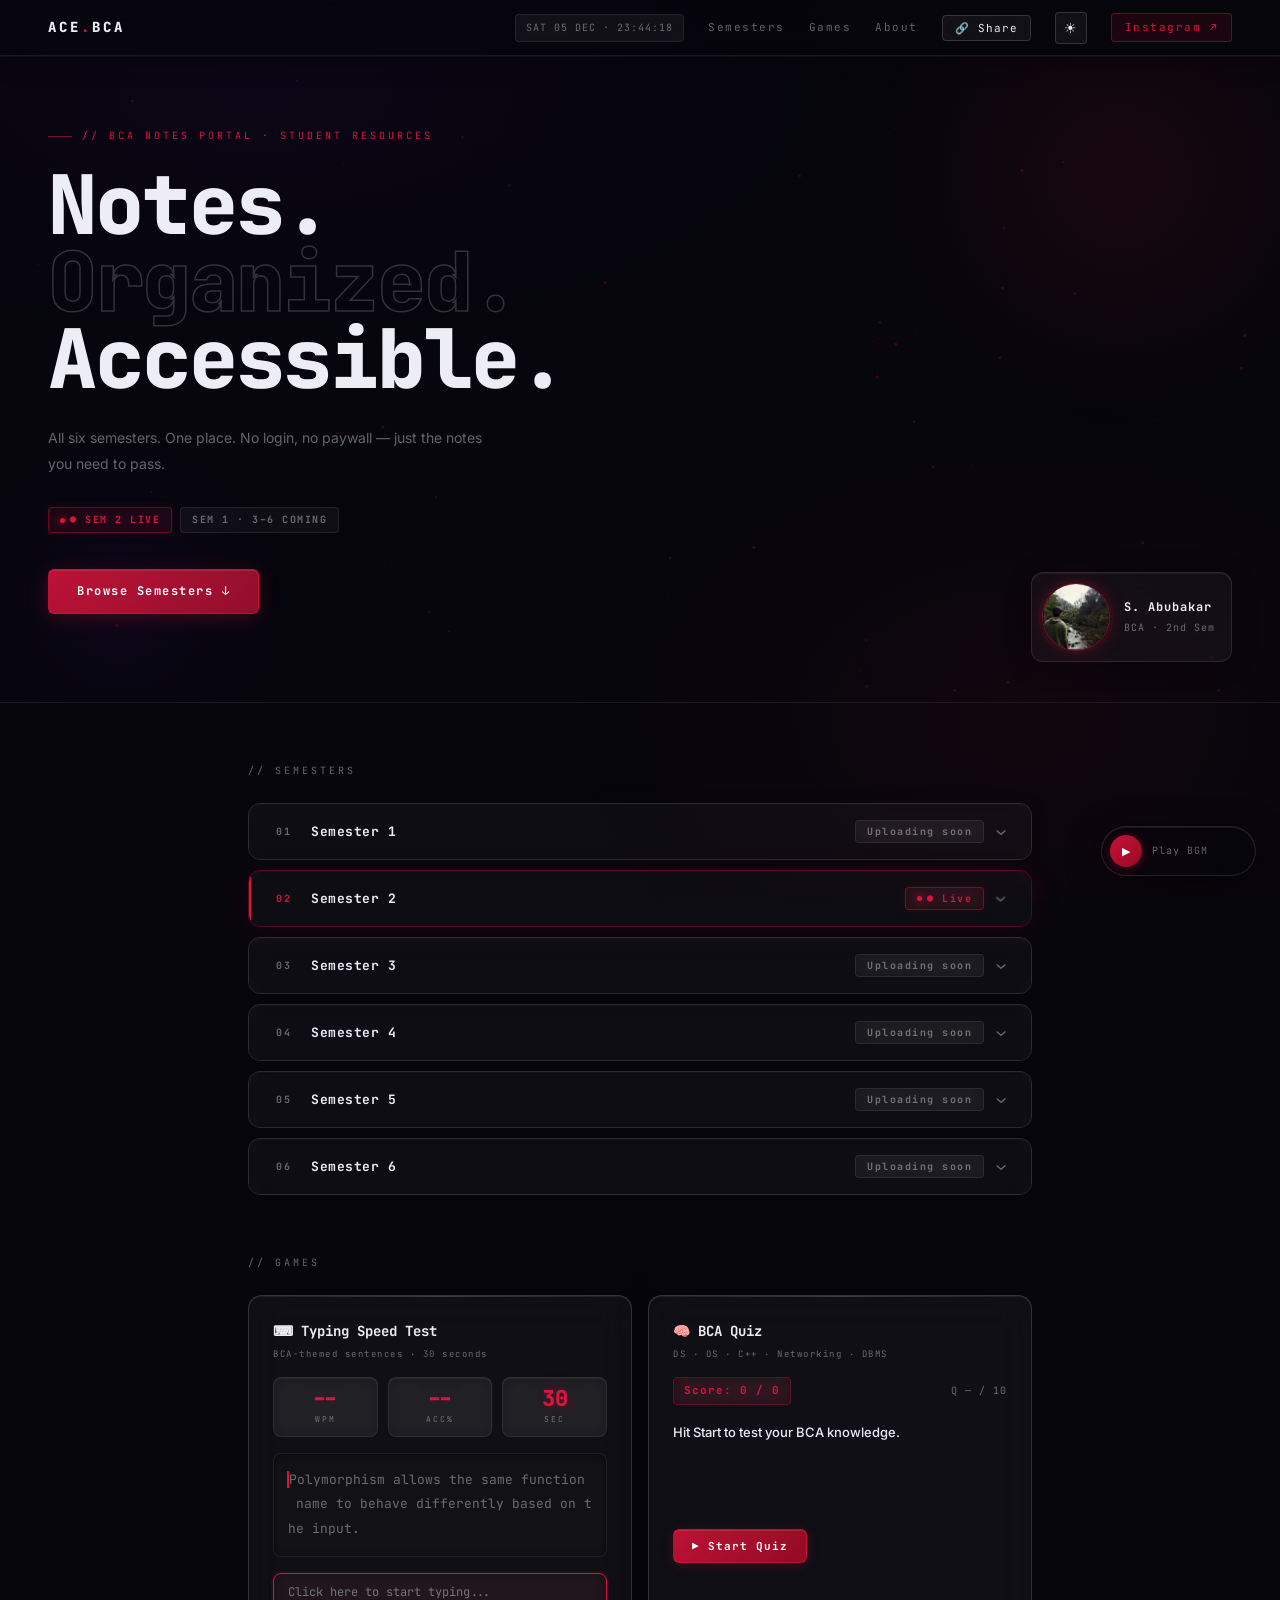
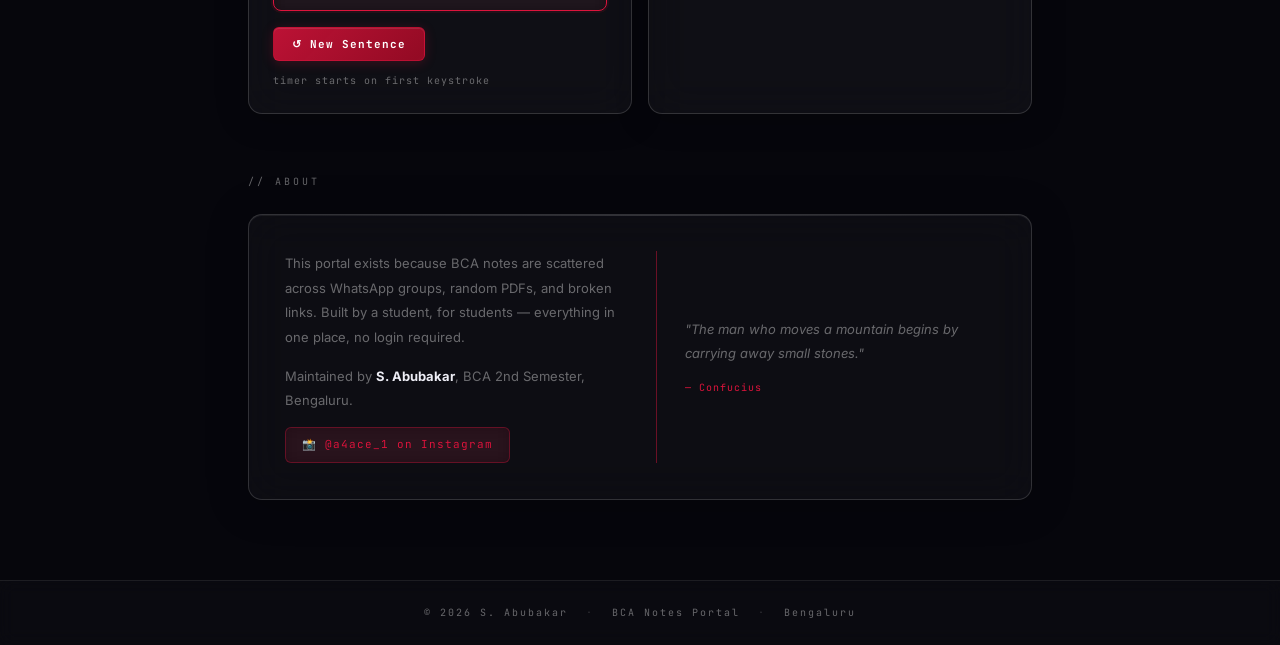
==== commit da3e02f9: "Update index.html" ====
--- a/index.html
+++ b/index.html
@@ -39,27 +39,32 @@
   <!-- HERO -->
   <section class="hero">
     <canvas class="hero-canvas" id="heroCanvas"></canvas>
-    <div class="hero-tag">// BCA NOTES PORTAL · STUDENT RESOURCES</div>
-    <h1 class="hero-title">
-  <span id="typedLine"></span><span class="cursor-blink">|</span>
-  <span class="hero-outline">Organized.</span>
-  <span>Accessible.</span>
-    </h1>
-    <p class="hero-sub">
-      All six semesters. One place. No login, no paywall — just the notes you need to pass.
-    </p>
-    <div class="hero-meta">
-      <span class="badge badge-live">● SEM 2 LIVE</span>
-      <span class="badge badge-dim">SEM 1 · 3–6 COMING</span>
-      <span class="badge badge-visitors" id="visitorBadge">👁 counting...</span>
-    </div>
-    <a href="#semesters" class="hero-cta">Browse Semesters ↓</a>
-
-    <div class="hero-profile">
-      <img src="ACE.JPEG" alt="S. Abubakar" class="profile-pic" />
-      <div class="profile-info">
-        <span class="profile-name">S. Abubakar</span>
-        <span class="profile-role">BCA · 2nd Sem</span>
+
+    <div class="hero-body">
+      <div class="hero-content">
+        <div class="hero-tag">// BCA NOTES PORTAL · STUDENT RESOURCES</div>
+        <h1 class="hero-title">
+          <span class="hero-line1"><span id="typedLine"></span><span class="cursor-blink">|</span></span>
+          <span class="hero-outline">Organized.</span>
+          <span class="hero-accessible">Accessible.</span>
+        </h1>
+        <p class="hero-sub">
+          All six semesters. One place. No login, no paywall — just the notes you need to pass.
+        </p>
+        <div class="hero-meta">
+          <span class="badge badge-live">● SEM 2 LIVE</span>
+          <span class="badge badge-dim">SEM 1 · 3–6 COMING</span>
+          <span class="badge badge-visitors" id="visitorBadge">👁 counting...</span>
+        </div>
+        <a href="#semesters" class="hero-cta">Browse Semesters ↓</a>
+      </div>
+
+      <div class="hero-profile">
+        <img src="ACE.JPEG" alt="S. Abubakar" class="profile-pic" />
+        <div class="profile-info">
+          <span class="profile-name">S. Abubakar</span>
+          <span class="profile-role">BCA · 2nd Sem</span>
+        </div>
       </div>
     </div>
   </section>
--- a/style.css
+++ b/style.css
@@ -370,7 +370,6 @@
   color:               transparent;
   display:             block;
 }
-
 .hero-red {
   color:   var(--accent);
   display: block;
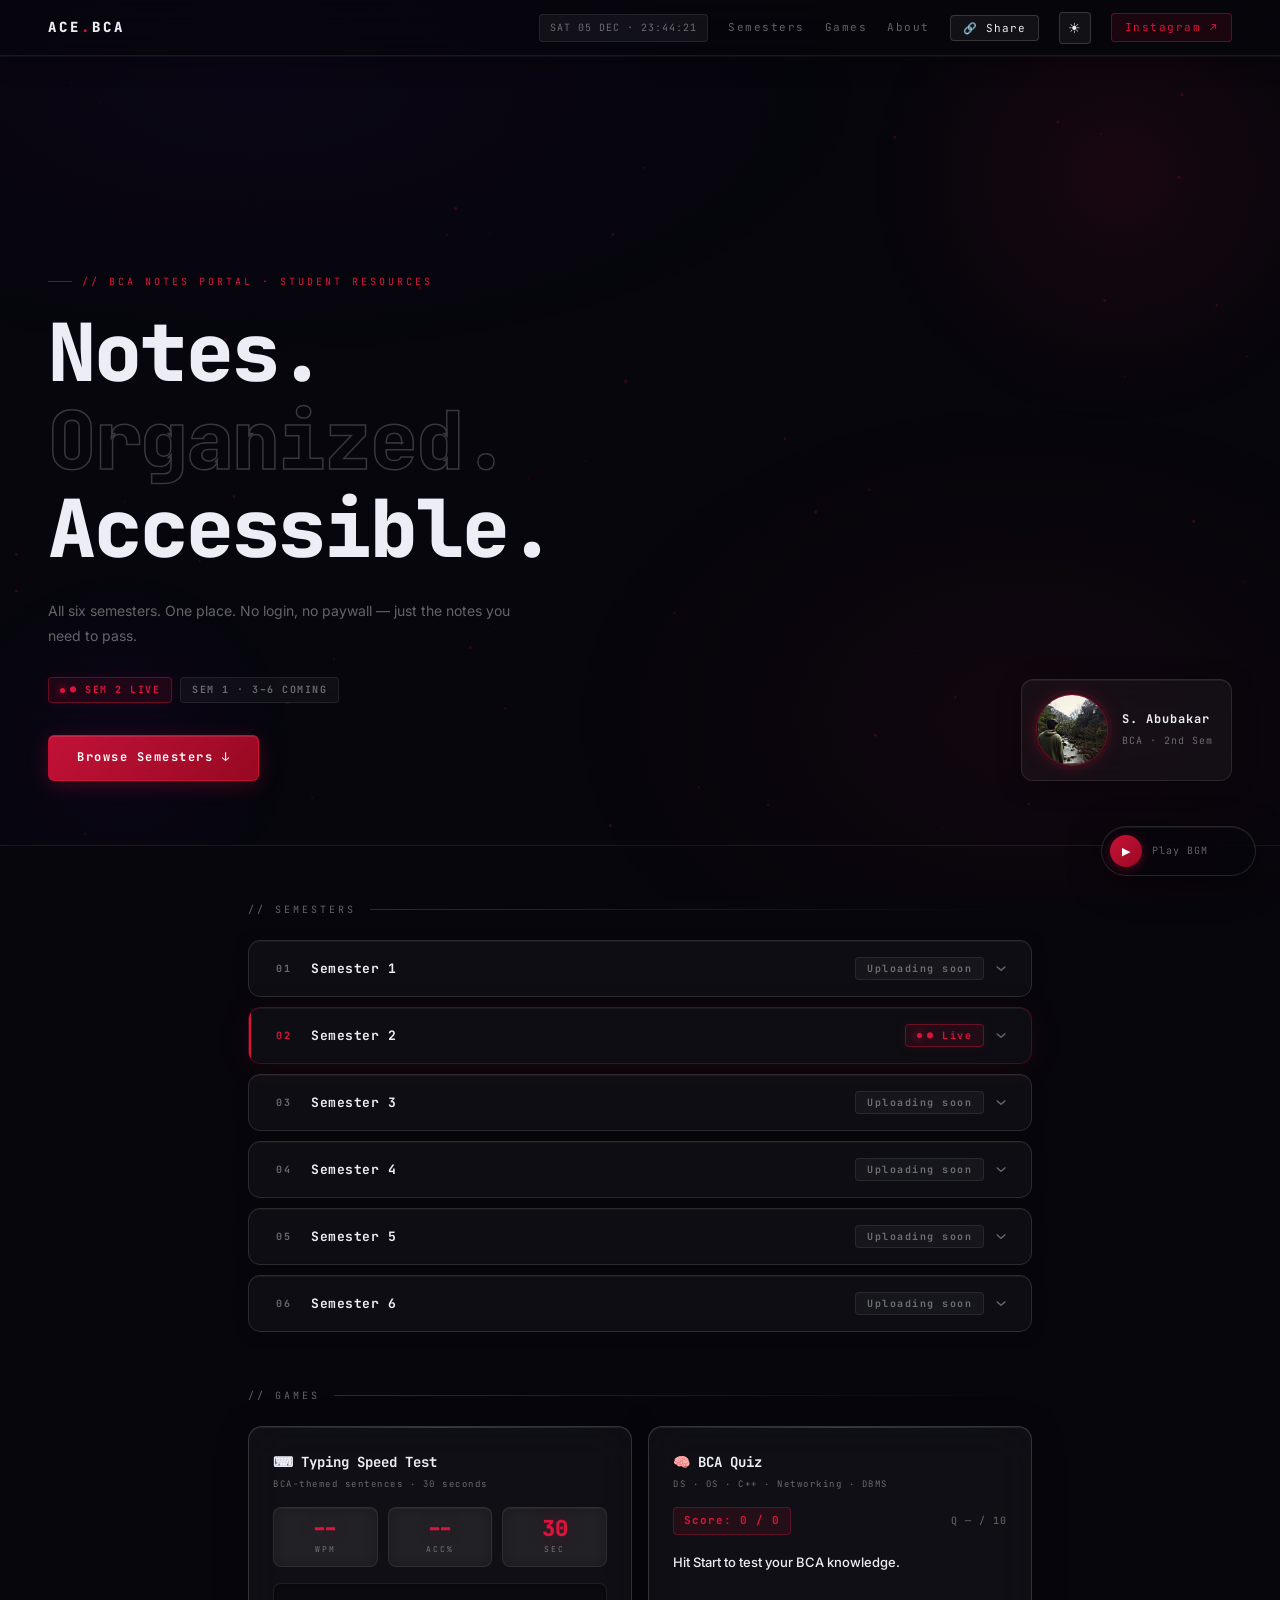
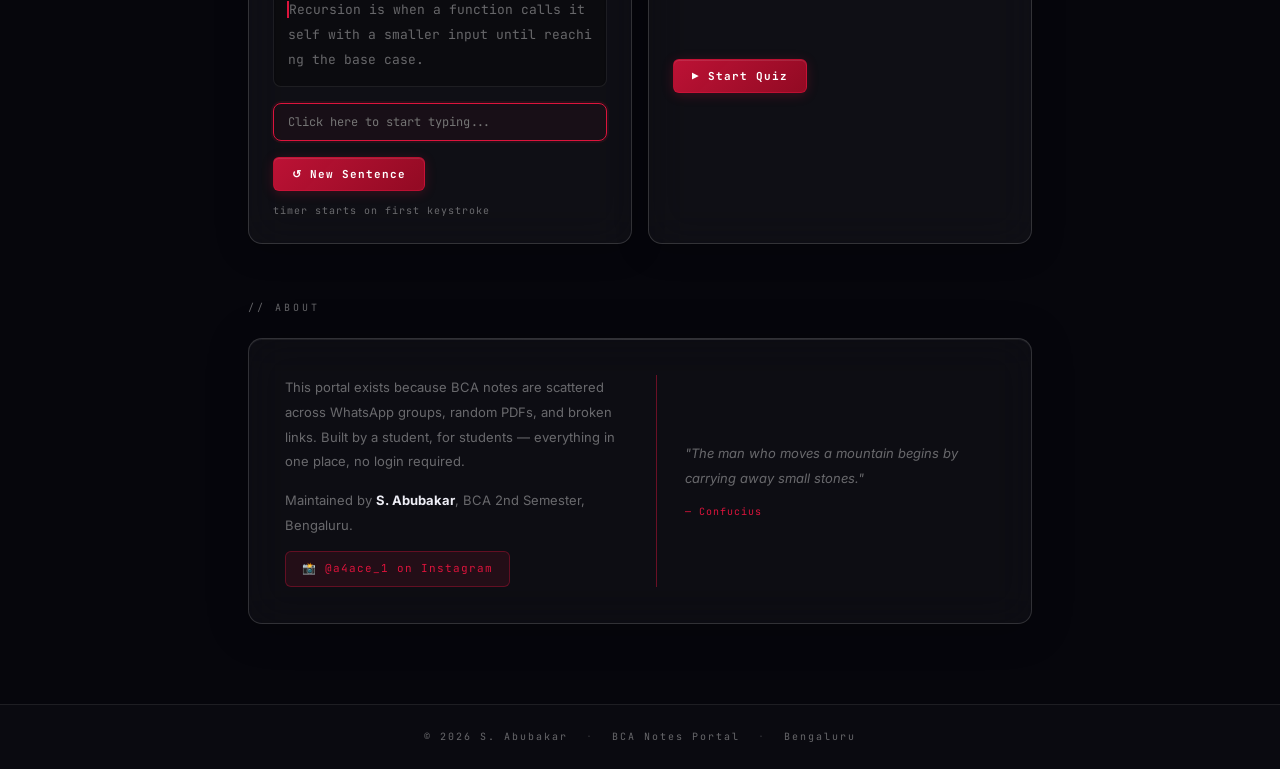
==== commit dd5ce72c: "Update index.html" ====
--- a/index.html
+++ b/index.html
@@ -38,6 +38,16 @@
 
   <!-- HERO -->
   <section class="hero">
+
+    <!-- Background video layer -->
+    <video class="hero-video" id="heroVideo" autoplay muted loop playsinline preload="auto" aria-hidden="true">
+      <source src="background.mp4" type="video/mp4" />
+    </video>
+
+    <!-- Glassmorphism overlay sits above the video -->
+    <div class="hero-glass" aria-hidden="true"></div>
+
+    <!-- Particle canvas sits above the glass -->
     <canvas class="hero-canvas" id="heroCanvas"></canvas>
 
     <div class="hero-body">
--- a/style.css
+++ b/style.css
@@ -70,7 +70,6 @@
   transition:  background 0.3s, color 0.3s;
 }
 
-/* Ambient background for dark mode — subtle purple-blue depth */
 body::before {
   content:        '';
   position:       fixed;
@@ -82,7 +81,6 @@
   z-index:        0;
 }
 
-/* Ensure body content sits above the bg layer */
 .nav, .hero, .container, footer, .music-player,
 .modal-overlay, .copy-toast, .nav-mobile-menu,
 .scroll-bar { position: relative; z-index: 1; }
@@ -102,7 +100,7 @@
 }
 
 /* ============================================================
-   NAV — glass bar
+   NAV
 ============================================================ */
 .nav {
   display:         flex;
@@ -122,19 +120,19 @@
 }
 
 .nav-logo {
-  font-family:  var(--mono);
-  font-weight:  800;
-  font-size:    14px;
+  font-family:    var(--mono);
+  font-weight:    800;
+  font-size:      14px;
   letter-spacing: 3px;
-  color:        var(--text);
-  flex-shrink:  0;
+  color:          var(--text);
+  flex-shrink:    0;
 }
 .nav-logo .accent { color: var(--accent); }
 
 .nav-links {
   display:     flex;
   align-items: center;
-  gap:         24px;
+  gap:         20px;
   flex-wrap:   nowrap;
 }
 
@@ -154,15 +152,14 @@
   border:        0.5px solid rgba(220, 20, 60, 0.40);
   padding:       5px 13px;
   border-radius: 4px;
+  background:    var(--accent-dim);
   transition:    background 0.2s, box-shadow 0.2s;
-  background:    var(--accent-dim);
 }
 .nav-links .nav-ig:hover {
   background: rgba(220, 20, 60, 0.16);
   box-shadow: 0 0 12px rgba(220, 20, 60, 0.20);
 }
 
-/* Live clock */
 .nav-clock {
   font-family:    var(--mono);
   font-size:      10px;
@@ -174,10 +171,8 @@
   border-radius:  4px;
   white-space:    nowrap;
   user-select:    none;
-  backdrop-filter: blur(8px);
-}
-
-/* Theme toggle */
+}
+
 .theme-toggle {
   font-family:    var(--mono);
   font-size:      14px;
@@ -191,13 +186,11 @@
   display:        flex;
   align-items:    center;
   justify-content: center;
-  transition:     color 0.2s, border-color 0.2s, background 0.2s;
+  transition:     background 0.2s, border-color 0.2s;
   flex-shrink:    0;
-  backdrop-filter: blur(8px);
 }
 .theme-toggle:hover { background: rgba(255,255,255,0.10); border-color: var(--border-glow); }
 
-/* Copy link button */
 .copy-link-btn {
   font-family:    var(--mono);
   font-size:      11px;
@@ -209,12 +202,10 @@
   cursor:         pointer;
   letter-spacing: 1px;
   white-space:    nowrap;
-  transition:     color 0.2s, border-color 0.2s, background 0.2s;
-  backdrop-filter: blur(8px);
+  transition:     background 0.2s, border-color 0.2s;
 }
 .copy-link-btn:hover { background: rgba(255,255,255,0.09); border-color: var(--border-glow); }
 
-/* Copy toast */
 .copy-toast {
   position:      fixed;
   bottom:        90px;
@@ -234,11 +225,10 @@
   transition:    opacity 0.25s, transform 0.25s;
   pointer-events: none;
   letter-spacing: 1px;
-  box-shadow:    0 4px 24px rgba(0,0,0,0.4), 0 0 12px rgba(220, 20, 60, 0.12);
+  box-shadow:    0 4px 24px rgba(0,0,0,0.4);
 }
 .copy-toast.show { opacity: 1; transform: translateY(0); }
 
-/* Mobile hamburger */
 .nav-hamburger {
   display:         none;
   background:      rgba(255,255,255,0.05);
@@ -253,16 +243,15 @@
   justify-content: center;
 }
 
-/* Mobile menu */
 .nav-mobile-menu {
-  display:       none;
+  display:        none;
   flex-direction: column;
-  background:    rgba(6, 6, 12, 0.80);
+  background:     rgba(6, 6, 12, 0.80);
   backdrop-filter: var(--glass-blur);
   -webkit-backdrop-filter: var(--glass-blur);
-  border-bottom: 0.5px solid var(--border);
-  padding:       16px 20px;
-  gap:           14px;
+  border-bottom:  0.5px solid var(--border);
+  padding:        16px 20px;
+  gap:            14px;
 }
 .nav-mobile-menu.open { display: flex; }
 
@@ -276,34 +265,29 @@
 .nm-link:hover { color: var(--text); }
 
 /* ============================================================
-   HERO
+   HERO — flex layout, no absolute children
 ============================================================ */
 .hero {
-  padding:    72px 48px 88px;
+  padding:    60px 48px 64px;
   border-bottom: 0.5px solid var(--border);
   position:   relative;
   overflow:   hidden;
-  min-height: 480px;
-}
-
-/* Ambient red glow */
+}
+
+/* Ambient glows */
 .hero::before {
   content:        '';
   position:       absolute;
-  top:            -140px;
-  right:          -100px;
-  width:          520px;
-  height:         520px;
+  top:            -140px; right: -100px;
+  width:          520px;  height: 520px;
   background:     radial-gradient(circle, rgba(220, 20, 60, 0.09) 0%, transparent 68%);
   pointer-events: none;
 }
 .hero::after {
   content:        '';
   position:       absolute;
-  bottom:         -80px;
-  left:           -60px;
-  width:          360px;
-  height:         360px;
+  bottom:         -80px; left: -60px;
+  width:          360px;  height: 360px;
   background:     radial-gradient(circle, rgba(100, 20, 200, 0.07) 0%, transparent 68%);
   pointer-events: none;
 }
@@ -317,12 +301,17 @@
   z-index:        0;
 }
 
-.hero-tag,
-.hero-title,
-.hero-sub,
-.hero-meta,
-.hero-cta,
-.hero-profile { position: relative; z-index: 1; }
+/* Two-column flex: content left, profile right */
+.hero-body {
+  position:    relative;
+  z-index:     1;
+  display:     flex;
+  align-items: flex-end;
+  justify-content: space-between;
+  gap:         40px;
+}
+
+.hero-content { flex: 1; min-width: 0; }
 
 /* Eyebrow */
 .hero-tag {
@@ -330,7 +319,7 @@
   font-size:      10px;
   color:          var(--accent);
   letter-spacing: 3px;
-  margin-bottom:  22px;
+  margin-bottom:  20px;
   display:        flex;
   align-items:    center;
   gap:            10px;
@@ -345,17 +334,33 @@
   flex-shrink: 0;
 }
 
-/* Title */
+/* ── Hero Title fix ── */
 .hero-title {
   font-family:    var(--mono);
-  font-size:      clamp(42px, 7.5vw, 82px);
   font-weight:    800;
-  line-height:    0.94;
+  font-size:      clamp(44px, 7vw, 80px);
+  line-height:    1.05;          /* was 0.94 — caused overlap */
   letter-spacing: -2px;
   margin-bottom:  28px;
 }
 
-#typedLine { color: var(--text); }
+/* Each line is a block */
+.hero-line1 {
+  display: block;
+  margin-bottom: 4px;
+}
+
+.hero-outline {
+  display:             block;
+  -webkit-text-stroke: 1.5px rgba(255, 255, 255, 0.20);
+  color:               transparent;
+  margin-bottom:       4px;
+}
+
+.hero-accessible {
+  display: block;
+  color:   var(--text);
+}
 
 .cursor-blink {
   color:     var(--accent);
@@ -364,36 +369,25 @@
 .cursor-blink.hidden { display: none; }
 
 @keyframes blink { 0%, 100% { opacity: 1; } 50% { opacity: 0; } }
-
-.hero-outline {
-  -webkit-text-stroke: 1.5px rgba(255, 255, 255, 0.18);
-  color:               transparent;
-  display:             block;
-}
-.hero-red {
-  color:   var(--accent);
-  display: block;
-  text-shadow: 0 0 40px rgba(220, 20, 60, 0.30);
-}
 
 /* Subtitle */
 .hero-sub {
   font-size:     14px;
   color:         var(--muted);
-  max-width:     460px;
+  max-width:     480px;
   line-height:   1.85;
-  margin-bottom: 30px;
-}
-
-/* Badges row */
+  margin-bottom: 28px;
+}
+
+/* Badges */
 .hero-meta {
   display:       flex;
   gap:           8px;
-  margin-bottom: 36px;
+  margin-bottom: 32px;
   flex-wrap:     wrap;
 }
 
-/* CTA button */
+/* CTA */
 .hero-cta {
   display:        inline-flex;
   align-items:    center;
@@ -403,49 +397,47 @@
   font-weight:    700;
   letter-spacing: 1.5px;
   color:          #fff;
-  background:     linear-gradient(135deg, rgba(220,20,60,0.85), rgba(220,20,60,0.65));
+  background:     linear-gradient(135deg, rgba(220,20,60,0.88), rgba(200,10,40,0.75));
   padding:        12px 28px;
   text-decoration: none;
   border-radius:  6px;
   border:         0.5px solid rgba(220, 20, 60, 0.55);
   backdrop-filter: blur(8px);
-  transition:     opacity 0.2s, transform 0.15s, box-shadow 0.2s;
+  transition:     transform 0.15s, box-shadow 0.2s;
   box-shadow:     0 4px 20px rgba(220, 20, 60, 0.25), inset 0 1px 0 rgba(255,255,255,0.10);
 }
 .hero-cta:hover {
-  opacity: 1;
-  transform: translateY(-2px);
+  transform:  translateY(-2px);
   box-shadow: 0 8px 30px rgba(220, 20, 60, 0.40), inset 0 1px 0 rgba(255,255,255,0.12);
 }
 
-/* Profile card */
+/* Profile — right column, static flow */
 .hero-profile {
-  position:    absolute;
-  right:       48px;
-  bottom:      40px;
+  flex-shrink: 0;
   display:     flex;
   align-items: center;
   gap:         14px;
-  z-index:     1;
   background:  rgba(255, 255, 255, 0.04);
   border:      0.5px solid rgba(255, 255, 255, 0.10);
   border-radius: 12px;
-  padding:     10px 16px 10px 10px;
+  padding:     14px 18px 14px 14px;
   backdrop-filter: blur(16px);
   -webkit-backdrop-filter: blur(16px);
   box-shadow:  0 4px 24px rgba(0,0,0,0.30), inset 0 1px 0 rgba(255,255,255,0.06);
+  align-self:  flex-end;          /* stick to bottom of flex row */
 }
 
 .profile-pic {
-  width:         68px;
-  height:        68px;
+  width:         72px;
+  height:        72px;
   border-radius: 50%;
   object-fit:    cover;
   border:        1.5px solid rgba(220, 20, 60, 0.50);
   box-shadow:    0 0 20px rgba(220, 20, 60, 0.20), 0 0 0 4px rgba(220,20,60,0.06);
-}
-
-.profile-info { display: flex; flex-direction: column; gap: 3px; }
+  display:       block;
+}
+
+.profile-info { display: flex; flex-direction: column; gap: 4px; }
 
 .profile-name {
   font-family:    var(--mono);
@@ -453,6 +445,7 @@
   font-weight:    700;
   color:          var(--text);
   letter-spacing: 1px;
+  white-space:    nowrap;
 }
 
 .profile-role {
@@ -460,6 +453,7 @@
   font-size:      10px;
   color:          var(--muted);
   letter-spacing: 1px;
+  white-space:    nowrap;
 }
 
 /* ============================================================
@@ -515,7 +509,7 @@
 }
 
 /* ============================================================
-   LAYOUT CONTAINER & SECTION LABELS
+   LAYOUT
 ============================================================ */
 .container {
   max-width: 880px;
@@ -528,7 +522,7 @@
   font-size:      10px;
   color:          var(--muted);
   letter-spacing: 3px;
-  margin:         60px 0 24px;
+  margin:         56px 0 22px;
   display:        flex;
   align-items:    center;
   gap:            14px;
@@ -541,7 +535,7 @@
 }
 
 /* ============================================================
-   SEMESTER BLOCKS — glass cards
+   SEMESTER BLOCKS
 ============================================================ */
 .sem-block {
   border:        0.5px solid var(--border-mid);
@@ -563,9 +557,8 @@
   border-color: rgba(220, 20, 60, 0.55) !important;
   box-shadow:   0 6px 40px rgba(220, 20, 60, 0.16), inset 0 1px 0 rgba(255,255,255,0.07) !important;
 }
-
 .sem-active .sem-header {
-  border-left: 2px solid var(--accent);
+  border-left:  2px solid var(--accent);
   padding-left: 22px;
 }
 
@@ -581,7 +574,6 @@
   color:           var(--text);
   font-family:     var(--mono);
   transition:      background 0.2s;
-  backdrop-filter: blur(4px);
 }
 .sem-header:hover { background: rgba(255, 255, 255, 0.06); }
 
@@ -618,7 +610,7 @@
 .sem-content.active { max-height: 600px; }
 
 /* ============================================================
-   RESOURCE CARDS — glass tiles
+   RESOURCE CARDS
 ============================================================ */
 .resource-grid {
   display:               grid;
@@ -634,7 +626,7 @@
   background:      rgba(255, 255, 255, 0.04);
   border:          0.5px solid var(--border-mid);
   border-radius:   10px;
-  padding:         14px 16px;
+  padding:         14px 36px 14px 16px;
   text-decoration: none;
   cursor:          pointer;
   transition:      border-color 0.2s, transform 0.18s, background 0.2s, box-shadow 0.2s;
@@ -645,41 +637,33 @@
   box-shadow:      0 2px 12px rgba(0,0,0,0.15), inset 0 1px 0 rgba(255,255,255,0.06);
   overflow:        hidden;
 }
-
-/* Subtle shimmer line at top */
 .resource-card::before {
   content:    '';
   position:   absolute;
-  top:        0; left: 0; right: 0;
+  top: 0; left: 0; right: 0;
   height:     1px;
   background: linear-gradient(90deg, transparent, rgba(255,255,255,0.12), transparent);
   pointer-events: none;
 }
-
 .resource-card:not(.disabled):hover {
   border-color: var(--accent);
   background:   rgba(220, 20, 60, 0.06);
   transform:    translateY(-3px);
   box-shadow:   0 8px 28px rgba(220, 20, 60, 0.15), inset 0 1px 0 rgba(255,255,255,0.08);
 }
-
 .resource-card.disabled {
   opacity:        0.25;
   pointer-events: none;
   cursor:         default;
 }
-
 .resource-card.must-read {
   border-color: rgba(220, 20, 60, 0.28);
   box-shadow:   0 2px 16px rgba(220, 20, 60, 0.08), inset 0 1px 0 rgba(255,255,255,0.06);
 }
-
-/* Arrow on hover */
 .resource-card::after {
   content:    '↗';
   position:   absolute;
-  right:      14px;
-  top:        50%;
+  right:      14px; top: 50%;
   transform:  translateY(-50%);
   font-size:  11px;
   color:      var(--accent);
@@ -688,14 +672,14 @@
 }
 .resource-card:not(.disabled):hover::after { opacity: 1; }
 
-.hot-tag     { font-size: 12px; margin-left: 4px; }
-.rc-icon     { font-size: 20px; flex-shrink: 0; }
-.rc-info     { display: flex; flex-direction: column; gap: 2px; }
-.rc-title    { font-size: 12px; font-weight: 700; font-family: var(--mono); color: var(--text); }
-.rc-sub      { font-family: var(--mono); font-size: 9px; color: var(--muted); letter-spacing: 0.5px; }
-
-/* ============================================================
-   GAMES SECTION — glass panels
+.hot-tag  { font-size: 12px; margin-left: 4px; }
+.rc-icon  { font-size: 20px; flex-shrink: 0; }
+.rc-info  { display: flex; flex-direction: column; gap: 2px; }
+.rc-title { font-size: 12px; font-weight: 700; font-family: var(--mono); color: var(--text); }
+.rc-sub   { font-family: var(--mono); font-size: 9px; color: var(--muted); letter-spacing: 0.5px; }
+
+/* ============================================================
+   GAMES SECTION
 ============================================================ */
 .games-grid {
   display:               grid;
@@ -705,53 +689,37 @@
 }
 
 .game-card {
-  background:     rgba(255, 255, 255, 0.04);
-  border:         0.5px solid var(--border-mid);
-  border-radius:  14px;
-  padding:        24px;
-  display:        flex;
-  flex-direction: column;
-  gap:            16px;
-  transition:     border-color 0.2s, box-shadow 0.2s;
+  background:      rgba(255, 255, 255, 0.04);
+  border:          0.5px solid var(--border-mid);
+  border-radius:   14px;
+  padding:         24px;
+  display:         flex;
+  flex-direction:  column;
+  gap:             16px;
   backdrop-filter: var(--glass-blur);
   -webkit-backdrop-filter: var(--glass-blur);
-  box-shadow:     0 4px 32px rgba(0,0,0,0.25), inset 0 1px 0 rgba(255,255,255,0.06);
-  position:       relative;
-  overflow:       hidden;
-}
-
-/* Glass shimmer top edge */
+  box-shadow:      0 4px 32px rgba(0,0,0,0.25), inset 0 1px 0 rgba(255,255,255,0.06);
+  position:        relative;
+  overflow:        hidden;
+  transition:      border-color 0.2s, box-shadow 0.2s;
+}
 .game-card::before {
   content:    '';
   position:   absolute;
-  top:        0; left: 0; right: 0;
+  top: 0; left: 0; right: 0;
   height:     1px;
   background: linear-gradient(90deg, transparent, rgba(255,255,255,0.14), transparent);
   pointer-events: none;
 }
-
 .game-card:hover {
   border-color: rgba(220, 20, 60, 0.28);
   box-shadow:   0 6px 40px rgba(220, 20, 60, 0.08), inset 0 1px 0 rgba(255,255,255,0.08);
 }
 
 .game-card-header { display: flex; flex-direction: column; gap: 4px; }
-
-.game-title {
-  font-family: var(--mono);
-  font-size:   14px;
-  font-weight: 700;
-  color:       var(--text);
-}
-
-.game-sub {
-  font-family:    var(--mono);
-  font-size:      9px;
-  color:          var(--muted);
-  letter-spacing: 1.5px;
-}
-
-/* Game buttons */
+.game-title { font-family: var(--mono); font-size: 14px; font-weight: 700; color: var(--text); }
+.game-sub   { font-family: var(--mono); font-size: 9px; color: var(--muted); letter-spacing: 1.5px; }
+
 .game-btn {
   font-family:    var(--mono);
   font-size:      11px;
@@ -763,16 +731,14 @@
   border-radius:  6px;
   cursor:         pointer;
   letter-spacing: 1px;
-  transition:     opacity 0.2s, transform 0.15s, box-shadow 0.2s;
+  transition:     transform 0.15s, box-shadow 0.2s;
   white-space:    nowrap;
   box-shadow:     0 2px 12px rgba(220, 20, 60, 0.22), inset 0 1px 0 rgba(255,255,255,0.10);
 }
 .game-btn:hover {
-  opacity: 1;
-  transform: translateY(-1px);
+  transform:  translateY(-1px);
   box-shadow: 0 4px 20px rgba(220, 20, 60, 0.35), inset 0 1px 0 rgba(255,255,255,0.12);
 }
-
 .game-btn-ghost {
   background: rgba(255,255,255,0.05);
   color:      var(--muted);
@@ -780,21 +746,15 @@
   box-shadow: none;
 }
 .game-btn-ghost:hover {
-  color: var(--text);
-  border-color: rgba(255,255,255,0.20);
+  color:      var(--text);
   background: rgba(255,255,255,0.08);
+  transform:  none;
   box-shadow: none;
-  transform: none;
-}
-
-.game-footer-row {
-  display:     flex;
-  align-items: center;
-  gap:         12px;
-  flex-wrap:   wrap;
-}
-
-/* ── Typing game stats ── */
+}
+
+.game-footer-row { display: flex; align-items: center; gap: 12px; flex-wrap: wrap; }
+
+/* Typing game */
 .typing-stats { display: flex; gap: 10px; }
 
 .tstat {
@@ -810,7 +770,6 @@
   backdrop-filter: blur(8px);
   box-shadow:      inset 0 1px 0 rgba(255,255,255,0.05);
 }
-
 .tstat-val {
   font-family: var(--mono);
   font-size:   22px;
@@ -819,37 +778,25 @@
   line-height: 1;
   text-shadow: 0 0 20px rgba(220, 20, 60, 0.30);
 }
-
-.tstat-label {
-  font-family:    var(--mono);
-  font-size:      8px;
-  color:          var(--muted);
-  letter-spacing: 2px;
-}
+.tstat-label { font-family: var(--mono); font-size: 8px; color: var(--muted); letter-spacing: 2px; }
 
 .typing-display {
-  font-family: var(--mono);
-  font-size:   13px;
-  line-height: 1.9;
-  background:  rgba(0, 0, 0, 0.25);
-  border:      0.5px solid var(--border);
+  font-family:   var(--mono);
+  font-size:     13px;
+  line-height:   1.9;
+  background:    rgba(0, 0, 0, 0.25);
+  border:        0.5px solid var(--border);
   border-radius: 8px;
-  padding:     14px;
-  min-height:  80px;
-  word-break:  break-word;
-  user-select: none;
-  backdrop-filter: blur(4px);
-  box-shadow:  inset 0 2px 8px rgba(0,0,0,0.20);
-}
-
+  padding:       14px;
+  min-height:    80px;
+  word-break:    break-word;
+  user-select:   none;
+  box-shadow:    inset 0 2px 8px rgba(0,0,0,0.20);
+}
 .typing-display .char-correct { color: #22c55e; }
 .typing-display .char-wrong   { color: var(--accent); background: rgba(220, 20, 60, 0.12); border-radius: 2px; }
 .typing-display .char-pending { color: var(--muted); }
-.typing-display .char-cursor  {
-  border-left: 2px solid var(--accent);
-  margin-left: -1px;
-  animation:   blink 0.6s step-end infinite;
-}
+.typing-display .char-cursor  { border-left: 2px solid var(--accent); margin-left: -1px; animation: blink 0.6s step-end infinite; }
 
 .typing-input {
   width:         100%;
@@ -863,7 +810,6 @@
   outline:       none;
   caret-color:   var(--accent);
   transition:    border-color 0.2s, background 0.2s, box-shadow 0.2s;
-  backdrop-filter: blur(8px);
 }
 .typing-input:focus {
   border-color: var(--accent);
@@ -871,20 +817,10 @@
   box-shadow:   0 0 0 2px rgba(220, 20, 60, 0.10);
 }
 .typing-input:disabled { opacity: 0.4; cursor: not-allowed; }
-
-.typing-status {
-  font-family:    var(--mono);
-  font-size:      10px;
-  color:          var(--muted);
-  letter-spacing: 1px;
-}
-
-/* ── Quiz game ── */
-.quiz-meta-row {
-  display:         flex;
-  justify-content: space-between;
-  align-items:     center;
-}
+.typing-status { font-family: var(--mono); font-size: 10px; color: var(--muted); letter-spacing: 1px; }
+
+/* Quiz */
+.quiz-meta-row { display: flex; justify-content: space-between; align-items: center; }
 
 .quiz-score-badge {
   font-family:    var(--mono);
@@ -896,24 +832,9 @@
   padding:        4px 10px;
   border-radius:  4px;
   letter-spacing: 1px;
-  backdrop-filter: blur(8px);
-}
-
-.quiz-qnum {
-  font-family:    var(--mono);
-  font-size:      10px;
-  color:          var(--muted);
-  letter-spacing: 1px;
-}
-
-.quiz-question {
-  font-size:   13px;
-  font-weight: 500;
-  color:       var(--text);
-  line-height: 1.7;
-  min-height:  44px;
-}
-
+}
+.quiz-qnum { font-family: var(--mono); font-size: 10px; color: var(--muted); letter-spacing: 1px; }
+.quiz-question { font-size: 13px; font-weight: 500; color: var(--text); line-height: 1.7; min-height: 44px; }
 .quiz-options { display: flex; flex-direction: column; gap: 7px; }
 
 .quiz-opt {
@@ -926,41 +847,20 @@
   color:          var(--text);
   cursor:         pointer;
   text-align:     left;
-  transition:     border-color 0.15s, background 0.15s, box-shadow 0.15s;
+  transition:     border-color 0.15s, background 0.15s;
   letter-spacing: 0.5px;
-  backdrop-filter: blur(4px);
-}
-.quiz-opt:hover:not(:disabled) {
-  border-color: var(--accent);
-  background:   rgba(220, 20, 60, 0.07);
-  box-shadow:   0 0 12px rgba(220, 20, 60, 0.10);
-}
-.quiz-opt.correct  {
-  border-color: #22c55e;
-  background:   rgba(34, 197, 94, 0.08);
-  color:        #22c55e;
-  box-shadow:   0 0 12px rgba(34, 197, 94, 0.12);
-}
-.quiz-opt.wrong {
-  border-color: var(--accent);
-  background:   var(--accent-dim);
-  color:        var(--accent);
-  box-shadow:   0 0 12px rgba(220, 20, 60, 0.12);
-}
+}
+.quiz-opt:hover:not(:disabled) { border-color: var(--accent); background: rgba(220, 20, 60, 0.07); }
+.quiz-opt.correct { border-color: #22c55e; background: rgba(34,197,94,0.08); color: #22c55e; }
+.quiz-opt.wrong   { border-color: var(--accent); background: var(--accent-dim); color: var(--accent); }
 .quiz-opt:disabled { cursor: default; }
 
-.quiz-feedback {
-  font-family:    var(--mono);
-  font-size:      10px;
-  color:          var(--muted);
-  letter-spacing: 1px;
-  min-height:     16px;
-}
+.quiz-feedback { font-family: var(--mono); font-size: 10px; color: var(--muted); letter-spacing: 1px; min-height: 16px; }
 .quiz-feedback.correct { color: #22c55e; }
 .quiz-feedback.wrong   { color: var(--accent); }
 
 /* ============================================================
-   ABOUT SECTION — glass panel
+   ABOUT SECTION
 ============================================================ */
 .about-section { margin-bottom: 80px; }
 
@@ -978,22 +878,16 @@
   position:              relative;
   overflow:              hidden;
 }
-
 .about-grid::before {
   content:    '';
   position:   absolute;
-  top:        0; left: 0; right: 0;
+  top: 0; left: 0; right: 0;
   height:     1px;
   background: linear-gradient(90deg, transparent, rgba(255,255,255,0.10), transparent);
   pointer-events: none;
 }
 
-.about-text p {
-  font-size:     13px;
-  color:         var(--muted);
-  line-height:   1.9;
-  margin-bottom: 14px;
-}
+.about-text p { font-size: 13px; color: var(--muted); line-height: 1.9; margin-bottom: 14px; }
 .about-text strong { color: var(--text); }
 
 .ig-link {
@@ -1007,42 +901,18 @@
   border:         0.5px solid rgba(220, 20, 60, 0.35);
   padding:        8px 16px;
   border-radius:  6px;
+  background:     var(--accent-dim);
   transition:     background 0.2s, box-shadow 0.2s;
   letter-spacing: 1px;
-  backdrop-filter: blur(8px);
-  background:     var(--accent-dim);
-}
-.ig-link:hover {
-  background: rgba(220, 20, 60, 0.14);
-  box-shadow: 0 0 16px rgba(220, 20, 60, 0.15);
-}
-
-.about-quote {
-  display:     flex;
-  align-items: center;
-  border-left: 1px solid rgba(220, 20, 60, 0.45);
-  padding-left: 28px;
-}
-
-.about-quote blockquote {
-  font-size:   13px;
-  color:       var(--muted);
-  line-height: 1.9;
-  font-style:  italic;
-}
-
-.about-quote cite {
-  display:        block;
-  font-family:    var(--mono);
-  font-size:      10px;
-  color:          var(--accent);
-  font-style:     normal;
-  margin-top:     12px;
-  letter-spacing: 1px;
-}
-
-/* ============================================================
-   FOOTER — glass
+}
+.ig-link:hover { background: rgba(220, 20, 60, 0.14); box-shadow: 0 0 16px rgba(220, 20, 60, 0.15); }
+
+.about-quote { display: flex; align-items: center; border-left: 1px solid rgba(220, 20, 60, 0.45); padding-left: 28px; }
+.about-quote blockquote { font-size: 13px; color: var(--muted); line-height: 1.9; font-style: italic; }
+.about-quote cite { display: block; font-family: var(--mono); font-size: 10px; color: var(--accent); font-style: normal; margin-top: 12px; letter-spacing: 1px; }
+
+/* ============================================================
+   FOOTER
 ============================================================ */
 .footer {
   text-align:     center;
@@ -1053,34 +923,30 @@
   color:          var(--muted);
   letter-spacing: 2px;
   background:     rgba(255,255,255,0.02);
-  backdrop-filter: blur(8px);
 }
 .footer-divider { margin: 0 10px; opacity: 0.4; }
 
 /* ============================================================
-   MUSIC PLAYER — floating glass pill
+   MUSIC PLAYER
 ============================================================ */
 .music-player {
-  position:    fixed;
-  bottom:      24px;
-  right:       24px;
-  display:     flex;
-  align-items: center;
-  gap:         10px;
-  background:  rgba(6, 6, 12, 0.60);
-  border:      0.5px solid rgba(255, 255, 255, 0.12);
+  position:      fixed;
+  bottom:        24px;
+  right:         24px;
+  display:       flex;
+  align-items:   center;
+  gap:           10px;
+  background:    rgba(6, 6, 12, 0.60);
+  border:        0.5px solid rgba(255, 255, 255, 0.12);
   border-radius: 40px;
-  padding:     8px 18px 8px 8px;
-  box-shadow:  0 8px 32px rgba(0,0,0,0.50), inset 0 1px 0 rgba(255,255,255,0.07);
-  z-index:     200;
-  transition:  border-color 0.2s, box-shadow 0.2s;
+  padding:       8px 18px 8px 8px;
+  box-shadow:    0 8px 32px rgba(0,0,0,0.50), inset 0 1px 0 rgba(255,255,255,0.07);
+  z-index:       200;
+  transition:    border-color 0.2s, box-shadow 0.2s;
   backdrop-filter: var(--glass-blur);
   -webkit-backdrop-filter: var(--glass-blur);
 }
-.music-player:hover {
-  border-color: rgba(220, 20, 60, 0.30);
-  box-shadow:   0 8px 40px rgba(220, 20, 60, 0.12), inset 0 1px 0 rgba(255,255,255,0.08);
-}
+.music-player:hover { border-color: rgba(220, 20, 60, 0.30); }
 
 .music-btn {
   width:           32px;
@@ -1095,52 +961,24 @@
   align-items:     center;
   justify-content: center;
   flex-shrink:     0;
-  transition:      opacity 0.2s, box-shadow 0.2s;
+  transition:      box-shadow 0.2s;
   box-shadow:      0 2px 12px rgba(220, 20, 60, 0.35);
 }
-.music-btn:hover {
-  opacity: 1;
-  box-shadow: 0 4px 20px rgba(220, 20, 60, 0.55);
-}
-
-.music-label {
-  font-family:    var(--mono);
-  font-size:      10px;
-  color:          var(--muted);
-  letter-spacing: 1px;
-  white-space:    nowrap;
-}
-
-.music-bar {
-  display:     flex;
-  align-items: flex-end;
-  gap:         3px;
-  height:      16px;
-  opacity:     0;
-  transition:  opacity 0.3s;
-}
+.music-btn:hover { box-shadow: 0 4px 20px rgba(220, 20, 60, 0.55); }
+.music-label { font-family: var(--mono); font-size: 10px; color: var(--muted); letter-spacing: 1px; white-space: nowrap; }
+
+.music-bar { display: flex; align-items: flex-end; gap: 3px; height: 16px; opacity: 0; transition: opacity 0.3s; }
 .music-bar.playing { opacity: 1; }
-
-.music-bar span {
-  display:       block;
-  width:         2.5px;
-  background:    var(--accent);
-  border-radius: 2px;
-  box-shadow:    0 0 4px rgba(220, 20, 60, 0.40);
-}
-
-.music-bar.playing span:nth-child(1) { animation: bar 0.80s ease-in-out infinite;        height: 8px; }
-.music-bar.playing span:nth-child(2) { animation: bar 0.60s ease-in-out 0.10s infinite;  height: 14px; }
-.music-bar.playing span:nth-child(3) { animation: bar 0.90s ease-in-out 0.20s infinite;  height: 10px; }
-.music-bar.playing span:nth-child(4) { animation: bar 0.70s ease-in-out 0.05s infinite;  height: 6px; }
-
-@keyframes bar {
-  0%, 100% { transform: scaleY(0.4); }
-  50%       { transform: scaleY(1.0); }
-}
-
-/* ============================================================
-   RESOURCE MODAL — heavy glass panel
+.music-bar span { display: block; width: 2.5px; background: var(--accent); border-radius: 2px; }
+.music-bar.playing span:nth-child(1) { animation: bar 0.80s ease-in-out infinite;       height: 8px; }
+.music-bar.playing span:nth-child(2) { animation: bar 0.60s ease-in-out 0.10s infinite; height: 14px; }
+.music-bar.playing span:nth-child(3) { animation: bar 0.90s ease-in-out 0.20s infinite; height: 10px; }
+.music-bar.playing span:nth-child(4) { animation: bar 0.70s ease-in-out 0.05s infinite; height: 6px; }
+
+@keyframes bar { 0%, 100% { transform: scaleY(0.4); } 50% { transform: scaleY(1.0); } }
+
+/* ============================================================
+   RESOURCE MODAL
 ============================================================ */
 .modal-overlay {
   position:        fixed;
@@ -1171,34 +1009,26 @@
   transition:    transform 0.25s;
   backdrop-filter: var(--glass-blur-heavy);
   -webkit-backdrop-filter: var(--glass-blur-heavy);
-  box-shadow:
-    0 24px 64px rgba(0,0,0,0.55),
-    0 0 0 0.5px rgba(220, 20, 60, 0.08),
-    inset 0 1px 0 rgba(255,255,255,0.07);
-  overflow: hidden;
-}
-
-/* Shimmer line at top of modal */
+  box-shadow:    0 24px 64px rgba(0,0,0,0.55), inset 0 1px 0 rgba(255,255,255,0.07);
+  overflow:      hidden;
+}
 .modal::before {
   content:    '';
   position:   absolute;
-  top:        0; left: 0; right: 0;
+  top: 0; left: 0; right: 0;
   height:     1px;
   background: linear-gradient(90deg, transparent, rgba(255,255,255,0.18), transparent);
   pointer-events: none;
 }
-
 .modal-overlay.open .modal { transform: translateY(0); }
 
 .modal-close {
   position:        absolute;
-  top:             16px;
-  right:           16px;
+  top:             16px; right: 16px;
   background:      rgba(255,255,255,0.06);
   border:          0.5px solid var(--border-mid);
   color:           var(--muted);
-  width:           28px;
-  height:          28px;
+  width:           28px; height: 28px;
   border-radius:   6px;
   cursor:          pointer;
   font-size:       13px;
@@ -1206,63 +1036,16 @@
   align-items:     center;
   justify-content: center;
   transition:      color 0.2s, border-color 0.2s, background 0.2s;
-  backdrop-filter: blur(4px);
-}
-.modal-close:hover {
-  color: var(--text);
-  border-color: rgba(220, 20, 60, 0.40);
-  background: rgba(220, 20, 60, 0.08);
-}
-
-.modal-eyebrow {
-  font-family:    var(--mono);
-  font-size:      9px;
-  color:          var(--accent);
-  letter-spacing: 3px;
-  margin-bottom:  16px;
-}
-
-.modal-top {
-  display:       flex;
-  align-items:   center;
-  gap:           16px;
-  margin-bottom: 16px;
-}
-
+}
+.modal-close:hover { color: var(--text); border-color: rgba(220, 20, 60, 0.40); background: rgba(220, 20, 60, 0.08); }
+
+.modal-eyebrow { font-family: var(--mono); font-size: 9px; color: var(--accent); letter-spacing: 3px; margin-bottom: 16px; }
+.modal-top { display: flex; align-items: center; gap: 16px; margin-bottom: 16px; }
 .modal-icon-big { font-size: 36px; }
-
-.modal-title {
-  font-family: var(--mono);
-  font-size:   20px;
-  font-weight: 800;
-  color:       var(--text);
-}
-
-.modal-desc {
-  font-size:     13px;
-  color:         var(--muted);
-  line-height:   1.8;
-  margin-bottom: 16px;
-}
-
-.modal-tags {
-  display:       flex;
-  flex-wrap:     wrap;
-  gap:           7px;
-  margin-bottom: 24px;
-}
-
-.modal-tag {
-  font-family:    var(--mono);
-  font-size:      9px;
-  color:          var(--muted);
-  border:         0.5px solid var(--border);
-  padding:        3px 8px;
-  border-radius:  4px;
-  letter-spacing: 1px;
-  background:     rgba(255,255,255,0.04);
-  backdrop-filter: blur(4px);
-}
+.modal-title { font-family: var(--mono); font-size: 20px; font-weight: 800; color: var(--text); }
+.modal-desc { font-size: 13px; color: var(--muted); line-height: 1.8; margin-bottom: 16px; }
+.modal-tags { display: flex; flex-wrap: wrap; gap: 7px; margin-bottom: 24px; }
+.modal-tag { font-family: var(--mono); font-size: 9px; color: var(--muted); border: 0.5px solid var(--border); padding: 3px 8px; border-radius: 4px; letter-spacing: 1px; background: rgba(255,255,255,0.04); }
 
 .modal-cta {
   display:        block;
@@ -1277,14 +1060,10 @@
   text-decoration: none;
   border-radius:  8px;
   border:         0.5px solid rgba(220, 20, 60, 0.50);
-  transition:     opacity 0.2s, transform 0.15s, box-shadow 0.2s;
+  transition:     transform 0.15s, box-shadow 0.2s;
   box-shadow:     0 4px 20px rgba(220, 20, 60, 0.28), inset 0 1px 0 rgba(255,255,255,0.10);
 }
-.modal-cta:hover {
-  opacity: 1;
-  transform: translateY(-1px);
-  box-shadow: 0 8px 32px rgba(220, 20, 60, 0.42), inset 0 1px 0 rgba(255,255,255,0.12);
-}
+.modal-cta:hover { transform: translateY(-1px); box-shadow: 0 8px 32px rgba(220, 20, 60, 0.42), inset 0 1px 0 rgba(255,255,255,0.12); }
 
 /* ============================================================
    UTILITY
@@ -1292,25 +1071,35 @@
 .accent { color: var(--accent); }
 
 /* ============================================================
-   RESPONSIVE
-============================================================ */
+   RESPONSIVE — mobile-first fixes
+============================================================ */
+@media (max-width: 860px) {
+  /* Hero switches to single column, profile drops below CTA */
+  .hero-body {
+    flex-direction: column;
+    align-items:    flex-start;
+    gap:            28px;
+  }
+
+  .hero-profile {
+    align-self: flex-start;
+  }
+}
+
 @media (max-width: 760px) {
   .nav           { padding: 0 20px; height: 52px; }
   .nav-links     { display: none; }
   .nav-hamburger { display: flex; }
 
-  .hero          { padding: 48px 20px 112px; min-height: unset; }
-  .hero::before  { width: 280px; height: 280px; top: -80px; right: -40px; }
+  .hero          { padding: 40px 20px 48px; }
+  .hero-title    { font-size: clamp(36px, 9vw, 52px); letter-spacing: -1px; }
+  .hero::before  { width: 260px; height: 260px; top: -60px; right: -30px; }
   .hero::after   { display: none; }
-  .hero-profile  { right: 20px; bottom: 24px; }
-  .hero-title    { font-size: clamp(36px, 10vw, 52px); letter-spacing: -1px; }
 
   .container     { padding: 0 20px; }
 
   .resource-grid { grid-template-columns: 1fr; }
-
   .games-grid    { grid-template-columns: 1fr; }
-
   .about-grid    { grid-template-columns: 1fr; padding: 24px; }
 
   .footer        { padding: 24px 20px; }
@@ -1327,17 +1116,10 @@
   .cursor-blink,
   .char-cursor,
   .badge-live::before { animation: none !important; }
-
-  .sem-content,
-  .chevron,
-  body,
-  .modal-overlay,
-  .modal,
-  .hero-cta,
-  .game-btn,
-  .modal-cta    { transition: none !important; }
-
+  .sem-content, .chevron, body,
+  .modal-overlay, .modal,
+  .hero-cta, .game-btn, .modal-cta { transition: none !important; }
   .resource-card:not(.disabled):hover,
-  .hero-cta,
-  .modal-cta    { transform: none !important; }
-}
+  .hero-cta, .modal-cta,
+  .game-btn                         { transform: none !important; }
+}
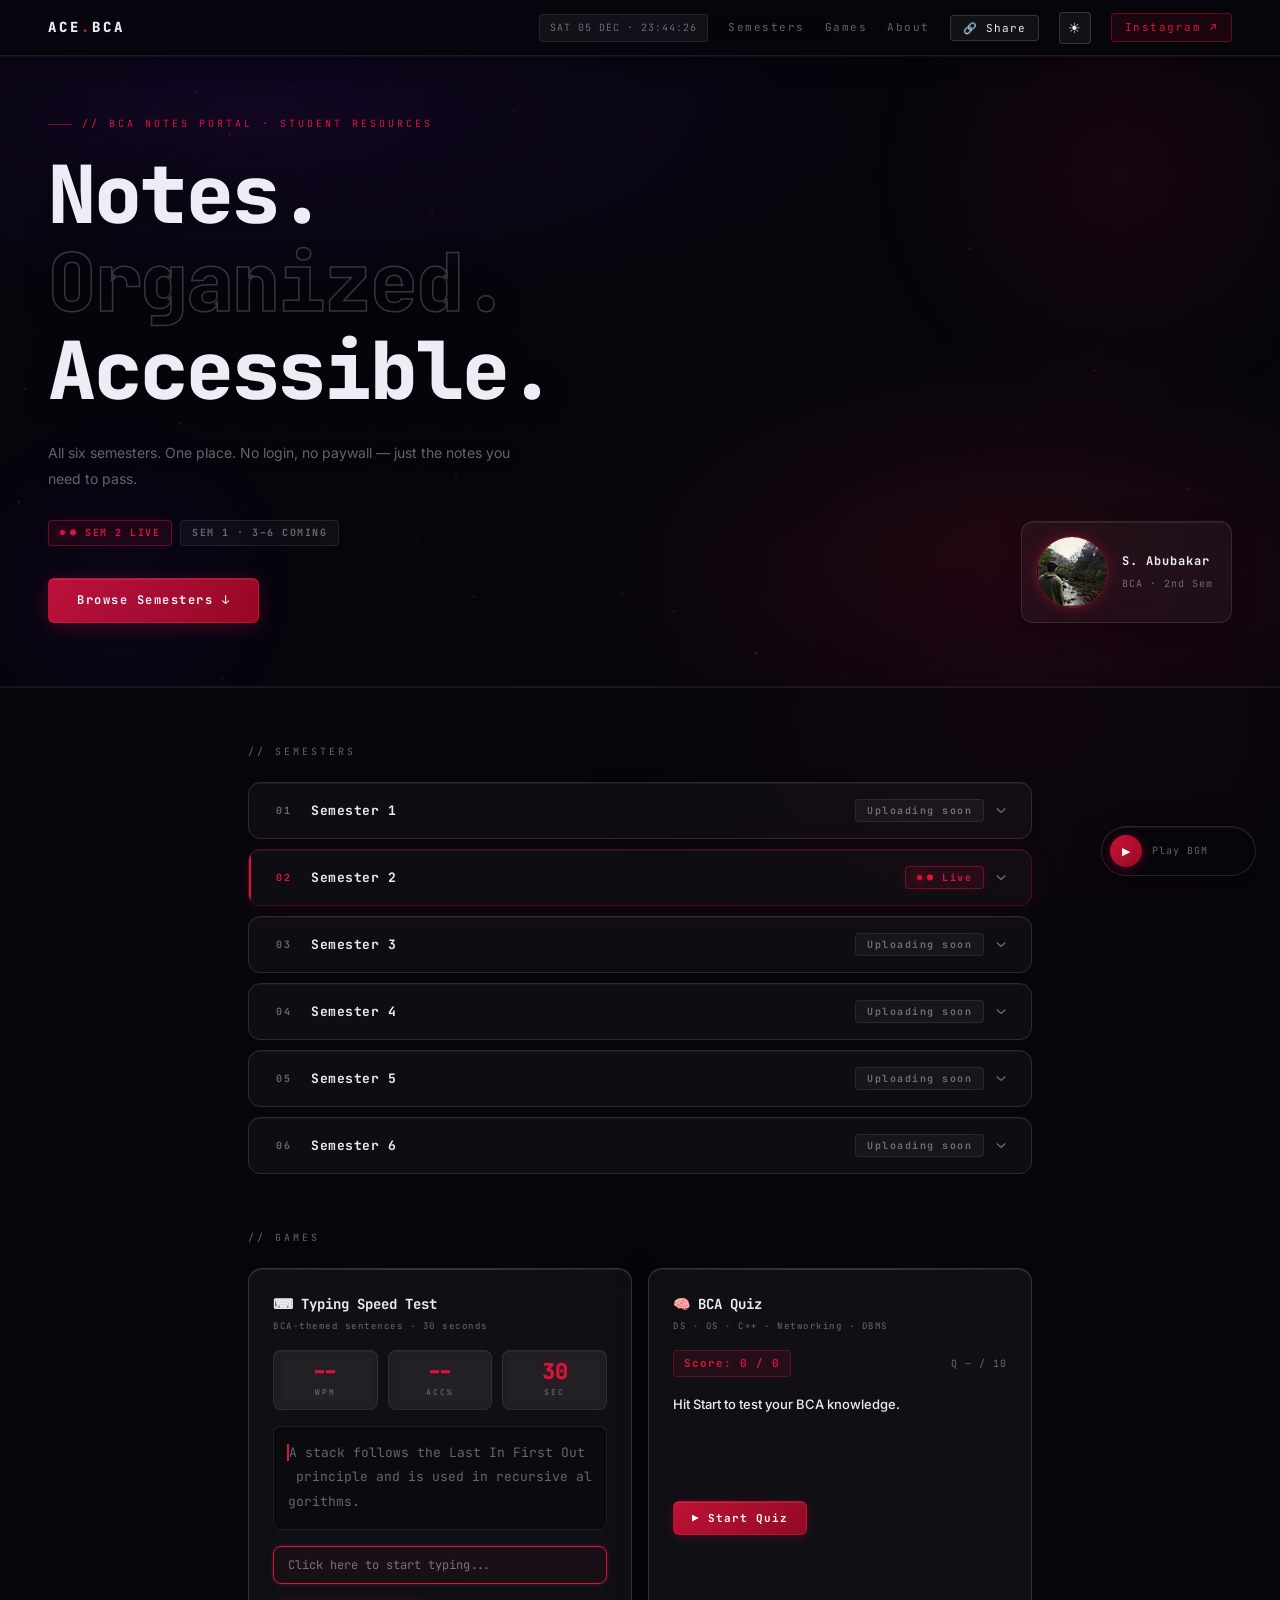
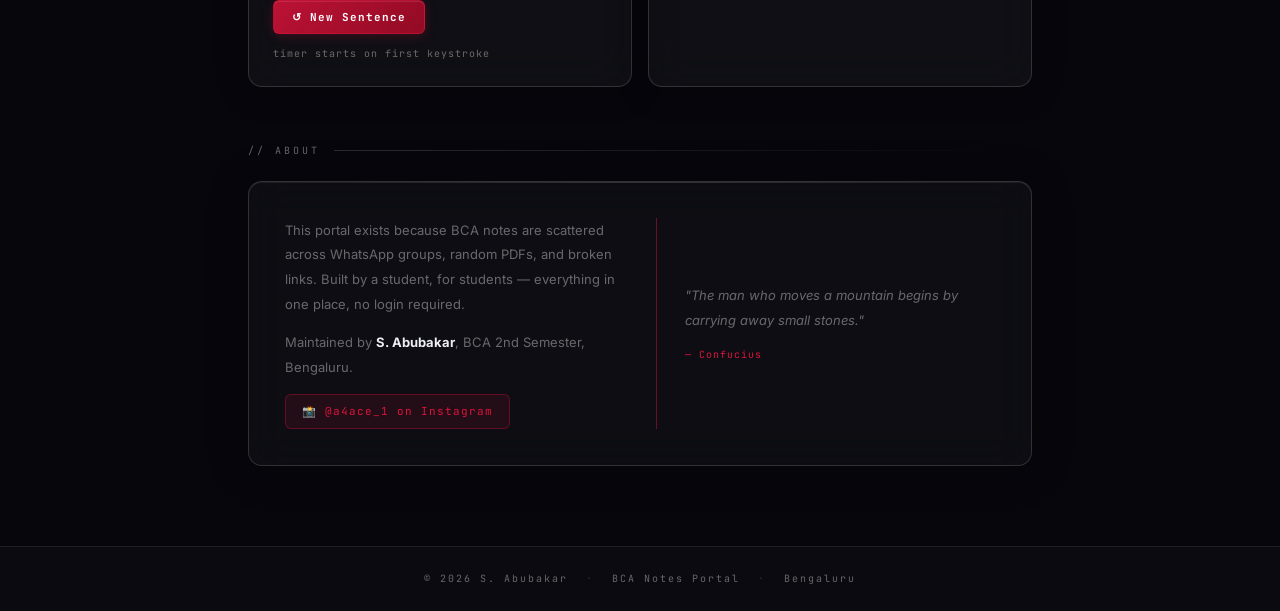
==== commit 54e6a9d5: "Update index.html" ====
--- a/index.html
+++ b/index.html
@@ -78,6 +78,9 @@
       </div>
     </div>
   </section>
+
+  <!-- STYLISH GLOWING DIVIDER -->
+  <div class="hero-divider"></div>
 
   <!-- SEMESTERS -->
   <main class="container" id="semesters">
--- a/style.css
+++ b/style.css
@@ -25,6 +25,11 @@
   --modal-bg:    rgba(0, 0, 0, 0.70);
   --glass-blur:  blur(20px);
   --glass-blur-heavy: blur(32px);
+
+  /* Hero video / glass tuning */
+  --hero-video-opacity:      0.75;
+  --hero-glass-tint:         rgba(6, 6, 12, 0.55);
+  --hero-glass-blur:         3px;
 }
 
 /* ── Light Mode ── */
@@ -42,6 +47,10 @@
   --muted:       rgba(0, 0, 0, 0.42);
   --shadow:      rgba(0, 0, 0, 0.12);
   --modal-bg:    rgba(180, 180, 200, 0.50);
+
+  --hero-video-opacity: 0.65;
+  --hero-glass-tint:    rgba(238, 240, 246, 0.55);
+  --hero-glass-blur:    3px;
 }
 
 [data-theme="light"] .hero-canvas    { opacity: 0.30; }
@@ -272,9 +281,10 @@
   border-bottom: 0.5px solid var(--border);
   position:   relative;
   overflow:   hidden;
-}
-
-/* Ambient glows */
+  isolation:  isolate; /* contain blending/stacking of video+glass layers */
+}
+
+/* Ambient glows (sit above video/glass, below content — purely decorative) */
 .hero::before {
   content:        '';
   position:       absolute;
@@ -282,6 +292,7 @@
   width:          520px;  height: 520px;
   background:     radial-gradient(circle, rgba(220, 20, 60, 0.09) 0%, transparent 68%);
   pointer-events: none;
+  z-index:        2;
 }
 .hero::after {
   content:        '';
@@ -290,6 +301,51 @@
   width:          360px;  height: 360px;
   background:     radial-gradient(circle, rgba(100, 20, 200, 0.07) 0%, transparent 68%);
   pointer-events: none;
+  z-index:        2;
+}
+
+/* ============================================================
+   HERO BACKGROUND VIDEO + GLASSMORPHISM LAYER
+   Stacking order inside .hero:
+     0  hero-video   (raw looping footage)
+     0  hero-glass   (frosted glass over the video)
+     2  ::before/::after ambient glows
+     1  hero-canvas  (particle network)
+     2  hero-body    (all readable UI content)
+============================================================ */
+.hero-video {
+  position:       absolute;
+  inset:          0;
+  width:          100%;
+  height:         100%;
+  object-fit:     cover;
+  object-position: center;
+  transform:      scale(1.06);
+  opacity:        var(--hero-video-opacity);
+  z-index:        0;
+  pointer-events: none;
+  filter:         saturate(1.15) contrast(1.05);
+  transition:     opacity 0.4s ease;
+}
+
+/* If the video fails to load/play, hide it gracefully —
+   the existing dark gradient background (body::before, .hero::before/after)
+   takes over automatically. */
+.hero-video.video-fallback { display: none; }
+
+/* Frosted glass overlay — sits directly above the video */
+.hero-glass {
+  position:        absolute;
+  inset:           0;
+  z-index:         0;
+  background:
+    radial-gradient(ellipse 80% 50% at 20% 10%, rgba(100, 20, 180, 0.10) 0%, transparent 60%),
+    radial-gradient(ellipse 60% 60% at 80% 80%, rgba(220, 20, 60, 0.12) 0%, transparent 60%),
+    var(--hero-glass-tint);
+  backdrop-filter:          blur(var(--hero-glass-blur)) saturate(130%);
+  -webkit-backdrop-filter:  blur(var(--hero-glass-blur)) saturate(130%);
+  border-bottom:   0.5px solid rgba(255,255,255,0.05);
+  pointer-events:  none;
 }
 
 .hero-canvas {
@@ -298,13 +354,13 @@
   width:          100%;
   height:         100%;
   pointer-events: none;
-  z-index:        0;
+  z-index:        1;
 }
 
 /* Two-column flex: content left, profile right */
 .hero-body {
   position:    relative;
-  z-index:     1;
+  z-index:     2;
   display:     flex;
   align-items: flex-end;
   justify-content: space-between;
@@ -342,6 +398,7 @@
   line-height:    1.05;          /* was 0.94 — caused overlap */
   letter-spacing: -2px;
   margin-bottom:  28px;
+  text-shadow:    0 2px 24px rgba(0,0,0,0.55);
 }
 
 /* Each line is a block */
@@ -377,6 +434,7 @@
   max-width:     480px;
   line-height:   1.85;
   margin-bottom: 28px;
+  text-shadow:   0 1px 12px rgba(0,0,0,0.45);
 }
 
 /* Badges */
@@ -1096,6 +1154,10 @@
   .hero::before  { width: 260px; height: 260px; top: -60px; right: -30px; }
   .hero::after   { display: none; }
 
+  /* Lighten the blur cost on mobile GPUs */
+  .hero-glass    { backdrop-filter: blur(2px) saturate(120%); -webkit-backdrop-filter: blur(2px) saturate(120%); }
+  .hero-video    { opacity: calc(var(--hero-video-opacity) * 0.95); }
+
   .container     { padding: 0 20px; }
 
   .resource-grid { grid-template-columns: 1fr; }
@@ -1109,7 +1171,7 @@
 }
 
 /* ============================================================
-   REDUCED MOTION
+   REDUCED MOTION / DATA SAVING
 ============================================================ */
 @media (prefers-reduced-motion: reduce) {
   .music-bar span,
@@ -1122,4 +1184,11 @@
   .resource-card:not(.disabled):hover,
   .hero-cta, .modal-cta,
   .game-btn                         { transform: none !important; }
-}
+
+  /* Hide the moving video entirely; glass + ambient glows remain */
+  .hero-video { display: none !important; }
+}
+
+@media (prefers-reduced-data: reduce) {
+  .hero-video { display: none !important; }
+}
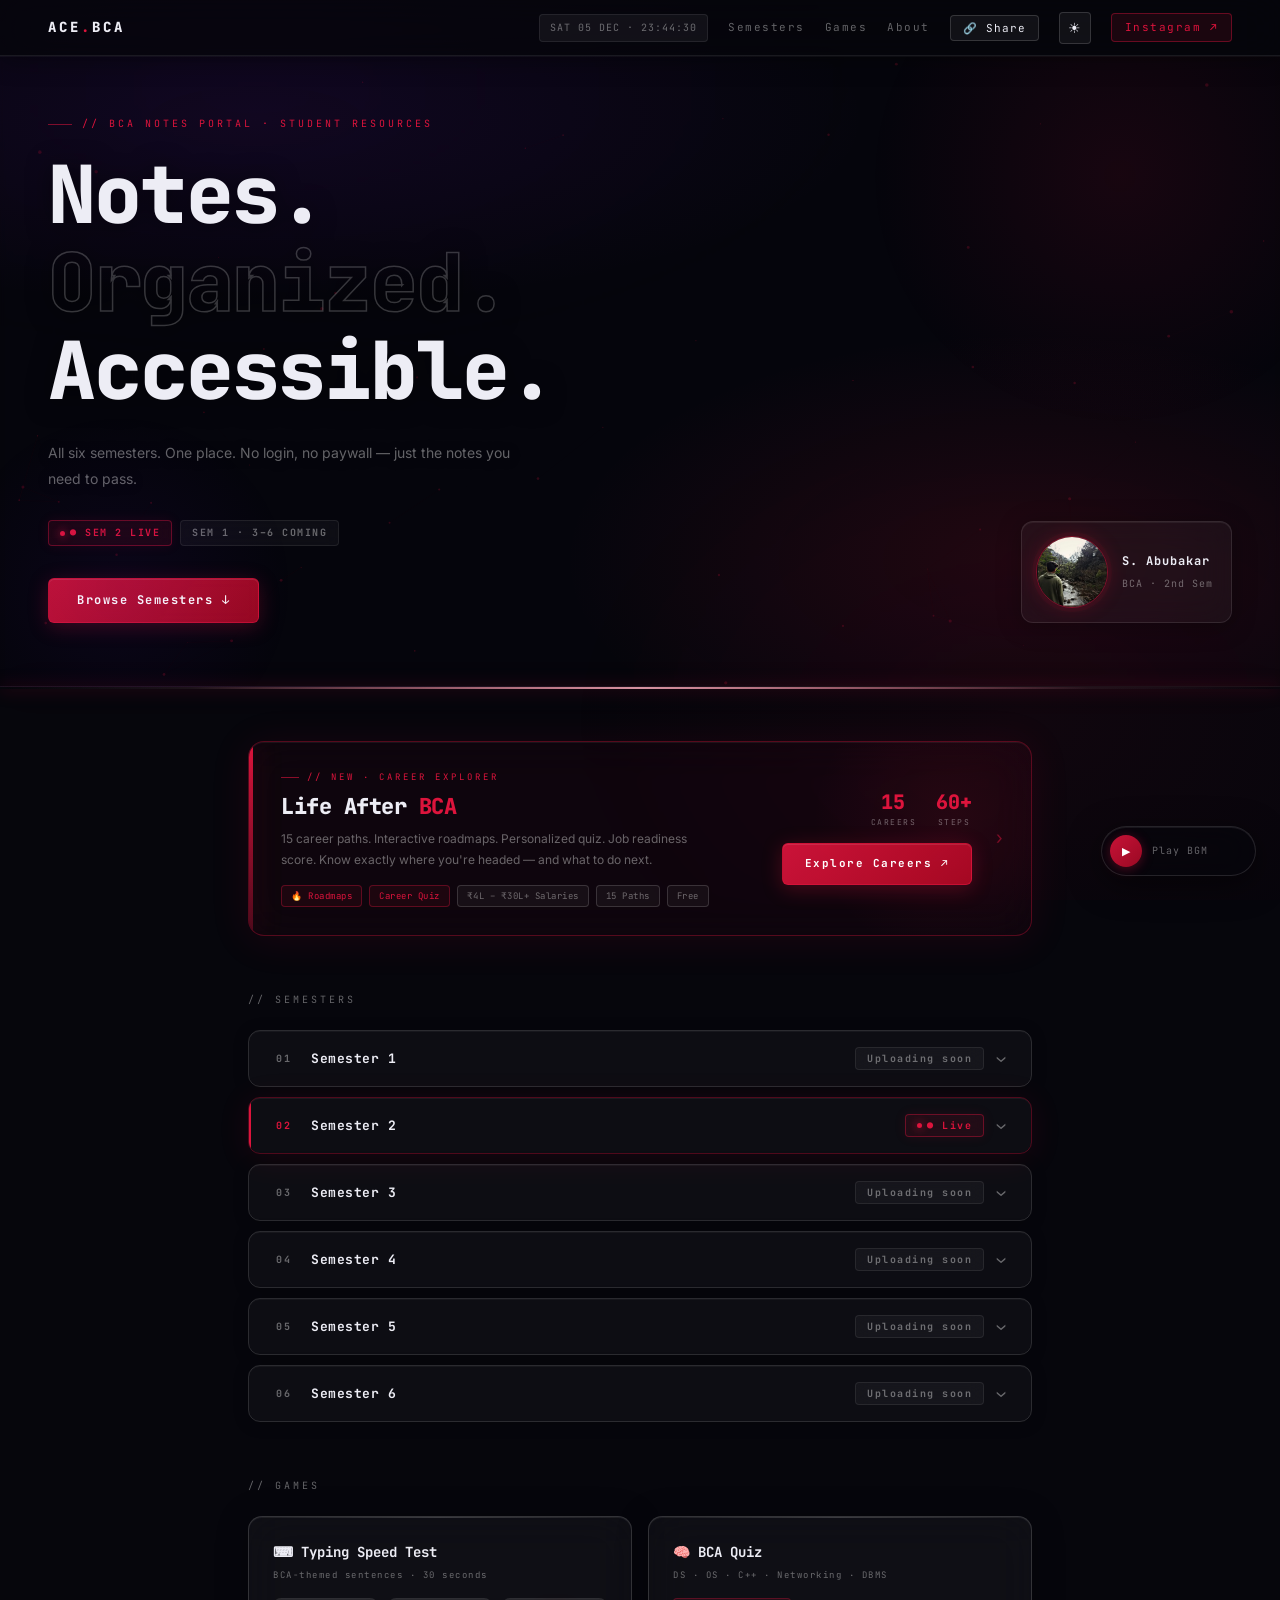
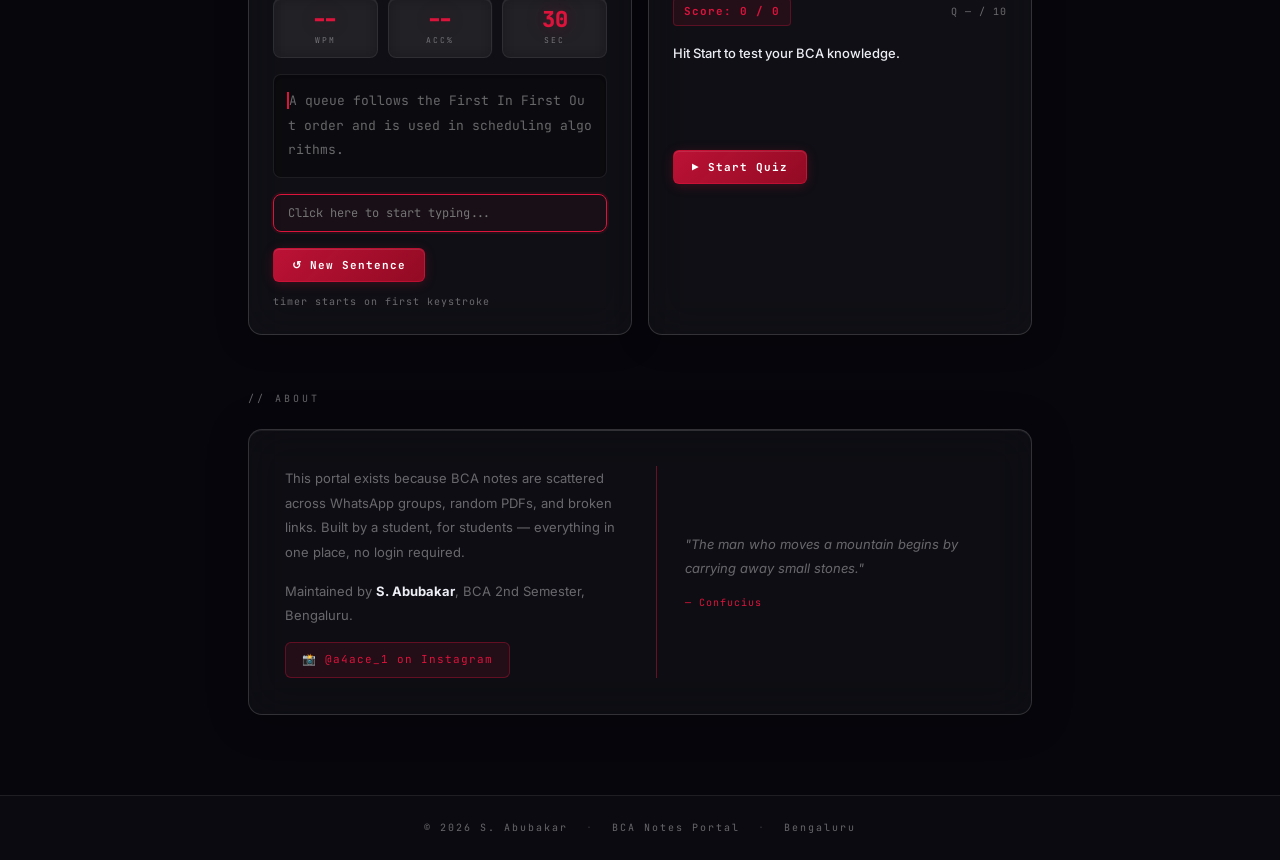
==== commit 9e82df8e: "Implement Life After BCA banner section Added a new banner section for 'Life After BCA' with career " ====
--- a/index.html
+++ b/index.html
@@ -8,6 +8,208 @@
   <link rel="preconnect" href="https://fonts.googleapis.com" />
   <link href="https://fonts.googleapis.com/css2?family=JetBrains+Mono:wght@400;600;700;800&family=Inter:wght@400;500;600&display=swap" rel="stylesheet" />
   <link rel="stylesheet" href="style.css" />
+  <style>
+    /* ── LIFE AFTER BCA BANNER ── */
+    .lab-banner {
+      max-width:     880px;
+      margin:        0 auto;
+      padding:       0 48px;
+      margin-top:    52px;
+    }
+
+    .lab-card {
+      position:        relative;
+      border-radius:   16px;
+      overflow:        hidden;
+      border:          0.5px solid rgba(220, 20, 60, 0.35);
+      background:      rgba(220, 20, 60, 0.04);
+      backdrop-filter: blur(20px);
+      -webkit-backdrop-filter: blur(20px);
+      box-shadow:      0 4px 40px rgba(220, 20, 60, 0.10),
+                       inset 0 1px 0 rgba(255, 255, 255, 0.06);
+      display:         flex;
+      align-items:     stretch;
+      gap:             0;
+      transition:      border-color 0.25s, box-shadow 0.25s;
+    }
+
+    .lab-card:hover {
+      border-color: rgba(220, 20, 60, 0.60);
+      box-shadow:   0 8px 56px rgba(220, 20, 60, 0.18),
+                    inset 0 1px 0 rgba(255, 255, 255, 0.08);
+    }
+
+    /* Left accent stripe */
+    .lab-stripe {
+      width:       4px;
+      flex-shrink: 0;
+      background:  linear-gradient(180deg, #dc143c 0%, rgba(220, 20, 60, 0.30) 100%);
+      box-shadow:  4px 0 24px rgba(220, 20, 60, 0.25);
+    }
+
+    /* Ambient glow blob */
+    .lab-card::before {
+      content:        '';
+      position:       absolute;
+      top:            -60px;
+      right:          -60px;
+      width:          280px;
+      height:         280px;
+      background:     radial-gradient(circle, rgba(220, 20, 60, 0.09) 0%, transparent 70%);
+      pointer-events: none;
+    }
+
+    .lab-body {
+      flex:       1;
+      padding:    28px 28px 28px 28px;
+      display:    flex;
+      align-items: center;
+      justify-content: space-between;
+      gap:        24px;
+      position:   relative;
+      z-index:    1;
+    }
+
+    .lab-left { flex: 1; min-width: 0; }
+
+    .lab-eyebrow {
+      font-family:    var(--mono);
+      font-size:      9px;
+      letter-spacing: 3px;
+      color:          var(--accent);
+      margin-bottom:  10px;
+      display:        flex;
+      align-items:    center;
+      gap:            8px;
+    }
+    .lab-eyebrow::before {
+      content:    '';
+      width:      18px;
+      height:     1px;
+      background: var(--accent);
+      opacity:    0.6;
+      flex-shrink: 0;
+    }
+
+    .lab-title {
+      font-family:    var(--mono);
+      font-size:      22px;
+      font-weight:    800;
+      color:          var(--text);
+      letter-spacing: -0.5px;
+      margin-bottom:  8px;
+      line-height:    1.15;
+    }
+    .lab-title .lab-accent { color: var(--accent); }
+
+    .lab-desc {
+      font-size:   12px;
+      color:       var(--muted);
+      line-height: 1.8;
+      max-width:   440px;
+    }
+
+    .lab-pills {
+      display:    flex;
+      gap:        7px;
+      margin-top: 14px;
+      flex-wrap:  wrap;
+    }
+    .lab-pill {
+      font-family:    var(--mono);
+      font-size:      9px;
+      color:          var(--muted);
+      border:         0.5px solid var(--border-mid);
+      padding:        3px 9px;
+      border-radius:  4px;
+      background:     rgba(255, 255, 255, 0.04);
+      letter-spacing: 0.5px;
+    }
+    .lab-pill.hot {
+      color:      var(--accent);
+      border-color: rgba(220, 20, 60, 0.35);
+      background: rgba(220, 20, 60, 0.07);
+    }
+
+    .lab-right {
+      flex-shrink: 0;
+      display:     flex;
+      flex-direction: column;
+      align-items: flex-end;
+      gap:         14px;
+    }
+
+    .lab-stats {
+      display:    flex;
+      gap:        20px;
+    }
+    .lab-stat {
+      text-align: center;
+    }
+    .lab-stat-val {
+      font-family: var(--mono);
+      font-size:   20px;
+      font-weight: 800;
+      color:       var(--accent);
+      display:     block;
+      line-height: 1;
+    }
+    .lab-stat-lbl {
+      font-family:    var(--mono);
+      font-size:      8px;
+      color:          var(--muted);
+      letter-spacing: 1.5px;
+      margin-top:     4px;
+      display:        block;
+    }
+
+    .lab-cta {
+      display:         inline-flex;
+      align-items:     center;
+      gap:             8px;
+      font-family:     var(--mono);
+      font-size:       11px;
+      font-weight:     700;
+      letter-spacing:  1.5px;
+      color:           #fff;
+      background:      linear-gradient(135deg, rgba(220,20,60,0.92), rgba(200,10,40,0.80));
+      padding:         11px 22px;
+      text-decoration: none;
+      border-radius:   6px;
+      border:          0.5px solid rgba(220, 20, 60, 0.55);
+      transition:      transform 0.15s, box-shadow 0.2s;
+      box-shadow:      0 4px 20px rgba(220, 20, 60, 0.28),
+                       inset 0 1px 0 rgba(255,255,255,0.10);
+      white-space:     nowrap;
+    }
+    .lab-cta:hover {
+      transform:  translateY(-2px);
+      box-shadow: 0 8px 32px rgba(220, 20, 60, 0.44),
+                  inset 0 1px 0 rgba(255,255,255,0.12);
+    }
+
+    /* Arrow icon */
+    .lab-arrow {
+      font-size:    18px;
+      color:        var(--accent);
+      opacity:      0.5;
+      transition:   opacity 0.2s, transform 0.2s;
+      user-select:  none;
+    }
+    .lab-card:hover .lab-arrow {
+      opacity:   1;
+      transform: translateX(4px);
+    }
+
+    @media (max-width: 760px) {
+      .lab-banner  { padding: 0 20px; margin-top: 36px; }
+      .lab-body    { flex-direction: column; align-items: flex-start; padding: 22px 20px; }
+      .lab-right   { align-items: flex-start; flex-direction: row; align-items: center; flex-wrap: wrap; }
+      .lab-stats   { gap: 14px; }
+      .lab-title   { font-size: 18px; }
+      .lab-arrow   { display: none; }
+    }
+  </style>
 </head>
 <body>
 
@@ -79,8 +281,55 @@
     </div>
   </section>
 
-  <!-- STYLISH GLOWING DIVIDER -->
+  <!-- GLOWING DIVIDER -->
   <div class="hero-divider"></div>
+
+  <!-- ══════════════════════════════════════════
+       LIFE AFTER BCA BANNER
+       Placed here: first thing after the hero,
+       before notes — equal weight, not afterthought
+  ══════════════════════════════════════════ -->
+  <div class="lab-banner">
+    <a href="life-after-bca.html" class="lab-card" style="text-decoration:none;">
+      <div class="lab-stripe"></div>
+      <div class="lab-body">
+        <div class="lab-left">
+          <div class="lab-eyebrow">// NEW · CAREER EXPLORER</div>
+          <div class="lab-title">
+            Life After <span class="lab-accent">BCA</span>
+          </div>
+          <div class="lab-desc">
+            15 career paths. Interactive roadmaps. Personalized quiz. Job readiness score.
+            Know exactly where you're headed — and what to do next.
+          </div>
+          <div class="lab-pills">
+            <span class="lab-pill hot">🔥 Roadmaps</span>
+            <span class="lab-pill hot">Career Quiz</span>
+            <span class="lab-pill">₹4L – ₹30L+ Salaries</span>
+            <span class="lab-pill">15 Paths</span>
+            <span class="lab-pill">Free</span>
+          </div>
+        </div>
+
+        <div class="lab-right">
+          <div class="lab-stats">
+            <div class="lab-stat">
+              <span class="lab-stat-val">15</span>
+              <span class="lab-stat-lbl">CAREERS</span>
+            </div>
+            <div class="lab-stat">
+              <span class="lab-stat-val">60+</span>
+              <span class="lab-stat-lbl">STEPS</span>
+            </div>
+          </div>
+          <span class="lab-cta">Explore Careers ↗</span>
+        </div>
+
+        <div class="lab-arrow">›</div>
+      </div>
+    </a>
+  </div>
+  <!-- ══ END LIFE AFTER BCA BANNER ══ -->
 
   <!-- SEMESTERS -->
   <main class="container" id="semesters">
--- a/style.css
+++ b/style.css
@@ -278,10 +278,43 @@
 ============================================================ */
 .hero {
   padding:    60px 48px 64px;
-  border-bottom: 0.5px solid var(--border);
   position:   relative;
   overflow:   hidden;
   isolation:  isolate; /* contain blending/stacking of video+glass layers */
+}
+
+/* Stylish glowing divider beneath the hero, separating it from the rest of the page */
+.hero-divider {
+  position:   relative;
+  height:     2px;
+  z-index:    1;
+  background: linear-gradient(
+                90deg,
+                transparent 0%,
+                rgba(220, 20, 60, 0.05) 15%,
+                rgba(220, 20, 60, 0.75) 50%,
+                rgba(220, 20, 60, 0.05) 85%,
+                transparent 100%
+              );
+  box-shadow: 0 0 16px rgba(220, 20, 60, 0.55), 0 0 40px rgba(220, 20, 60, 0.20);
+}
+.hero-divider::after {
+  content:    '';
+  position:   absolute;
+  inset:      0;
+  background: linear-gradient(
+                90deg,
+                transparent 0%,
+                rgba(255, 255, 255, 0.05) 15%,
+                rgba(255, 255, 255, 0.55) 50%,
+                rgba(255, 255, 255, 0.05) 85%,
+                transparent 100%
+              );
+  animation:  divider-sweep 5s ease-in-out infinite;
+}
+@keyframes divider-sweep {
+  0%, 100% { opacity: 0.3; }
+  50%      { opacity: 1; }
 }
 
 /* Ambient glows (sit above video/glass, below content — purely decorative) */
@@ -313,6 +346,12 @@
      1  hero-canvas  (particle network)
      2  hero-body    (all readable UI content)
 ============================================================ */
+.hero-video,
+.hero-glass,
+.hero-canvas {
+  border-radius: inherit;
+}
+
 .hero-video {
   position:       absolute;
   inset:          0;
@@ -1187,6 +1226,7 @@
 
   /* Hide the moving video entirely; glass + ambient glows remain */
   .hero-video { display: none !important; }
+  .hero-divider::after { animation: none !important; opacity: 0.6; }
 }
 
 @media (prefers-reduced-data: reduce) {
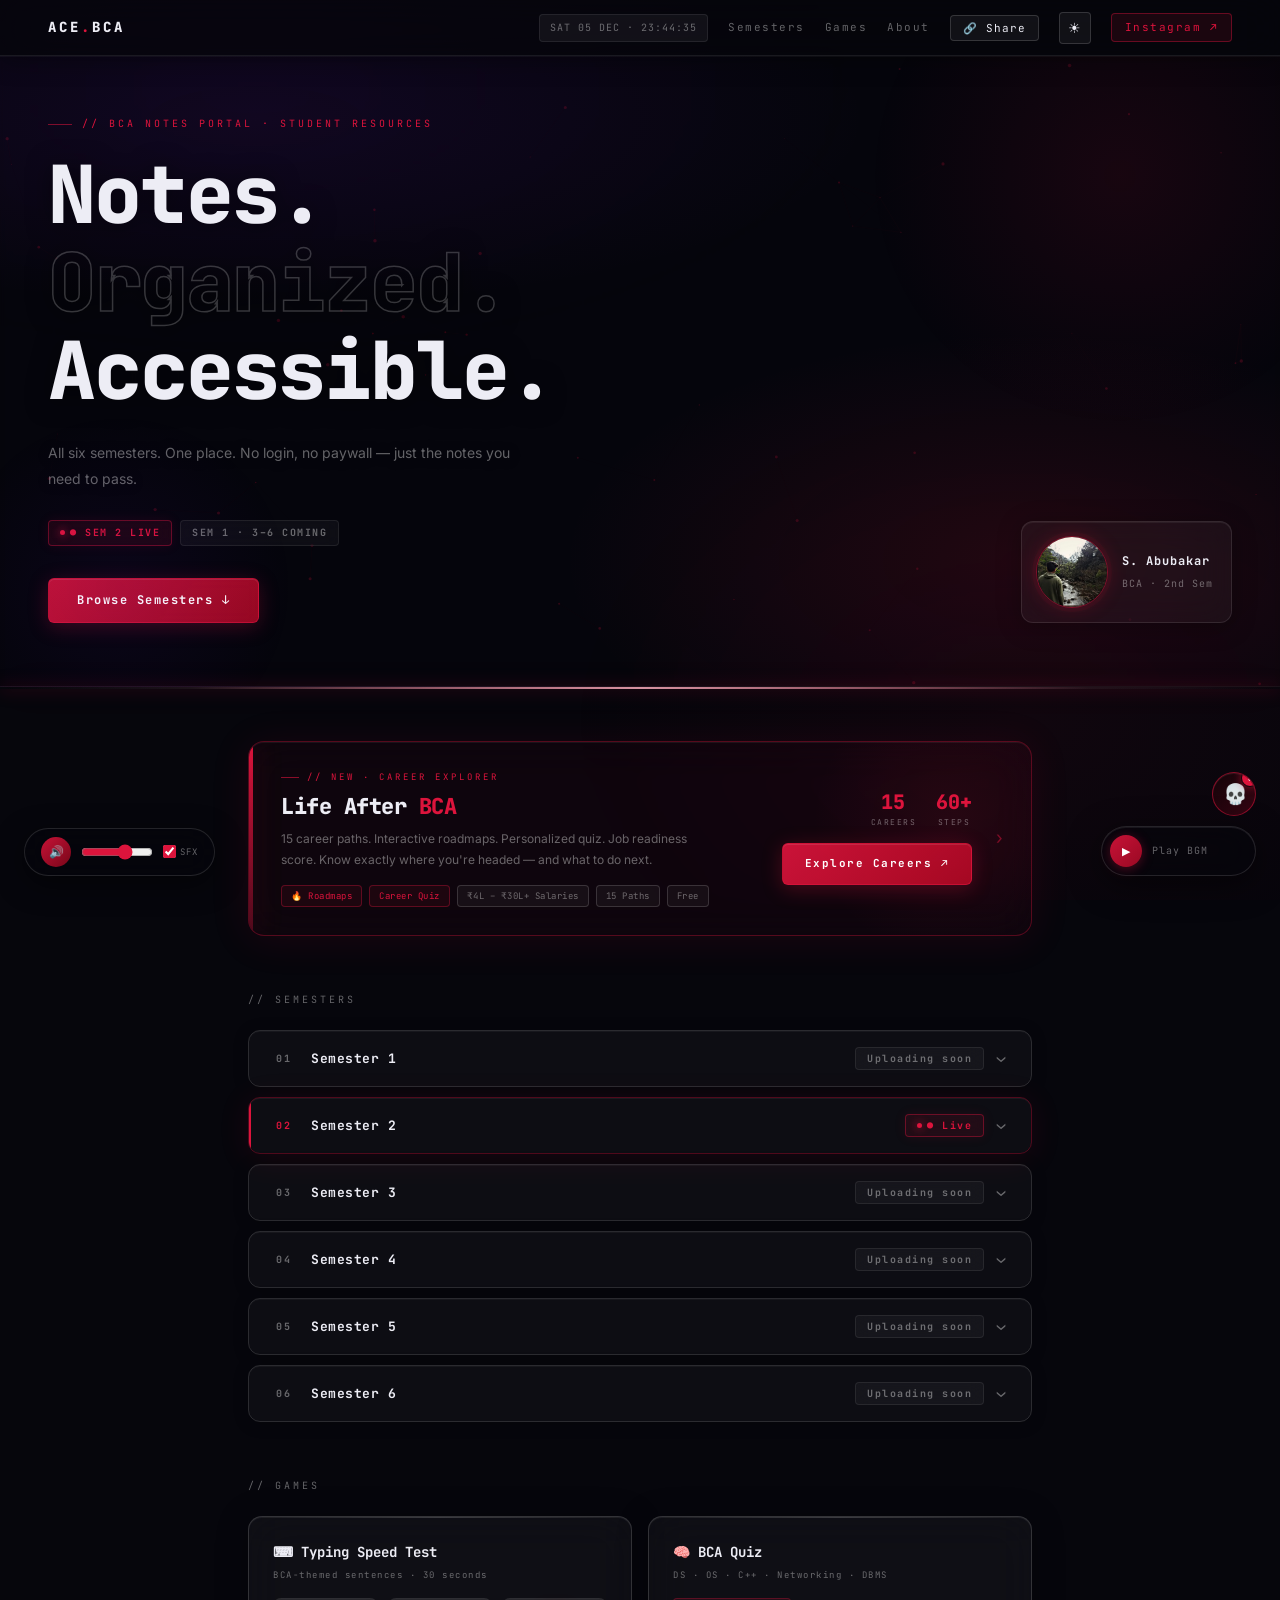
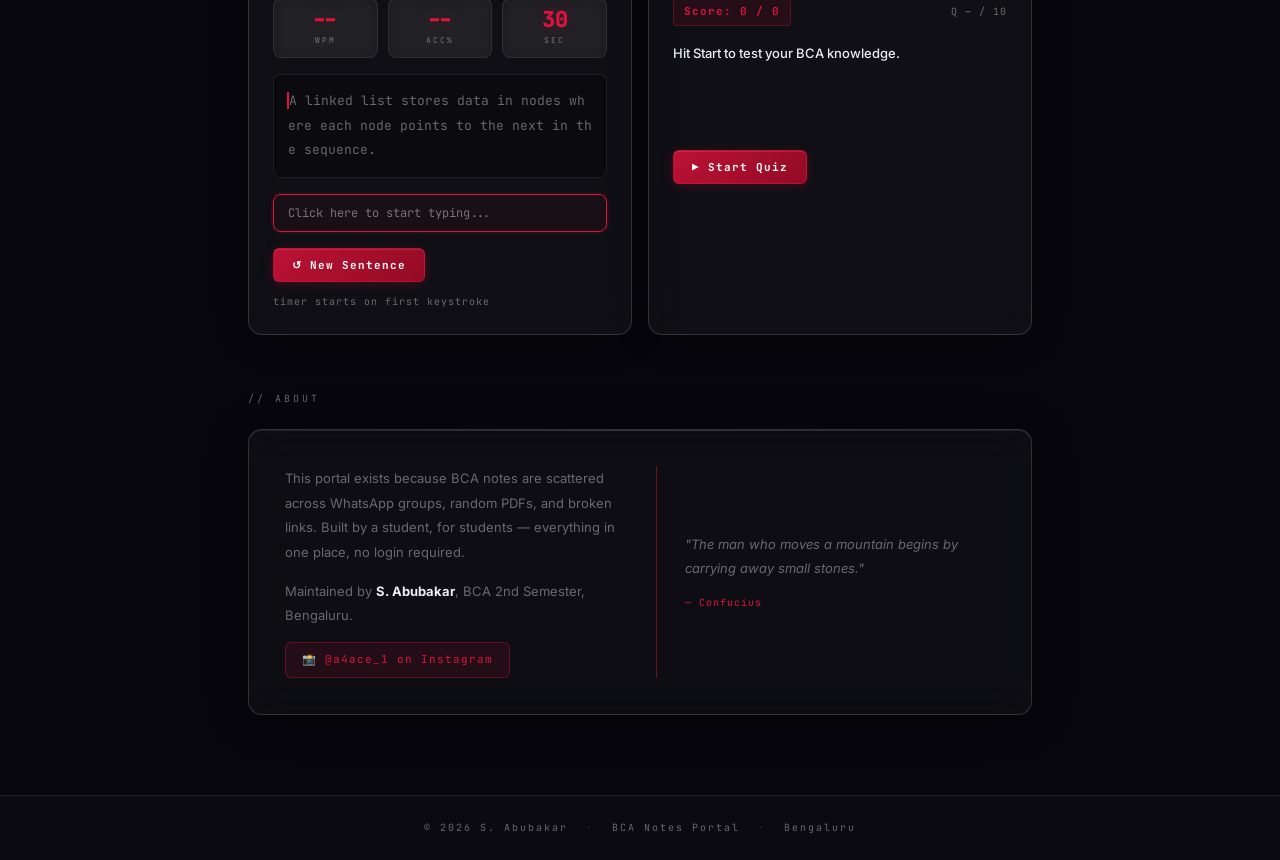
==== commit 84d926c2: "Update print statement from 'Hello' to 'Goodbye'" ====
--- a/index.html
+++ b/index.html
@@ -8,206 +8,316 @@
   <link rel="preconnect" href="https://fonts.googleapis.com" />
   <link href="https://fonts.googleapis.com/css2?family=JetBrains+Mono:wght@400;600;700;800&family=Inter:wght@400;500;600&display=swap" rel="stylesheet" />
   <link rel="stylesheet" href="style.css" />
+
   <style>
-    /* ── LIFE AFTER BCA BANNER ── */
-    .lab-banner {
-      max-width:     880px;
-      margin:        0 auto;
-      padding:       0 48px;
-      margin-top:    52px;
-    }
-
-    .lab-card {
-      position:        relative;
-      border-radius:   16px;
-      overflow:        hidden;
-      border:          0.5px solid rgba(220, 20, 60, 0.35);
-      background:      rgba(220, 20, 60, 0.04);
-      backdrop-filter: blur(20px);
-      -webkit-backdrop-filter: blur(20px);
-      box-shadow:      0 4px 40px rgba(220, 20, 60, 0.10),
-                       inset 0 1px 0 rgba(255, 255, 255, 0.06);
-      display:         flex;
-      align-items:     stretch;
-      gap:             0;
-      transition:      border-color 0.25s, box-shadow 0.25s;
-    }
-
-    .lab-card:hover {
-      border-color: rgba(220, 20, 60, 0.60);
-      box-shadow:   0 8px 56px rgba(220, 20, 60, 0.18),
-                    inset 0 1px 0 rgba(255, 255, 255, 0.08);
-    }
-
-    /* Left accent stripe */
-    .lab-stripe {
-      width:       4px;
-      flex-shrink: 0;
-      background:  linear-gradient(180deg, #dc143c 0%, rgba(220, 20, 60, 0.30) 100%);
-      box-shadow:  4px 0 24px rgba(220, 20, 60, 0.25);
-    }
-
-    /* Ambient glow blob */
-    .lab-card::before {
-      content:        '';
-      position:       absolute;
-      top:            -60px;
-      right:          -60px;
-      width:          280px;
-      height:         280px;
-      background:     radial-gradient(circle, rgba(220, 20, 60, 0.09) 0%, transparent 70%);
-      pointer-events: none;
-    }
-
-    .lab-body {
-      flex:       1;
-      padding:    28px 28px 28px 28px;
+    /* ──────────────────────────────────────────────
+       LIFE AFTER BCA BANNER (unchanged)
+    ────────────────────────────────────────────── */
+    .lab-banner{max-width:880px;margin:52px auto 0;padding:0 48px;}
+    .lab-card{position:relative;border-radius:16px;overflow:hidden;border:.5px solid rgba(220,20,60,.35);background:rgba(220,20,60,.04);backdrop-filter:blur(20px);-webkit-backdrop-filter:blur(20px);box-shadow:0 4px 40px rgba(220,20,60,.10),inset 0 1px 0 rgba(255,255,255,.06);display:flex;align-items:stretch;transition:border-color .25s,box-shadow .25s;}
+    .lab-card:hover{border-color:rgba(220,20,60,.60);box-shadow:0 8px 56px rgba(220,20,60,.18),inset 0 1px 0 rgba(255,255,255,.08);}
+    .lab-card::before{content:'';position:absolute;top:-60px;right:-60px;width:280px;height:280px;background:radial-gradient(circle,rgba(220,20,60,.09) 0%,transparent 70%);pointer-events:none;}
+    .lab-stripe{width:4px;flex-shrink:0;background:linear-gradient(180deg,#dc143c 0%,rgba(220,20,60,.30) 100%);box-shadow:4px 0 24px rgba(220,20,60,.25);}
+    .lab-body{flex:1;padding:28px;display:flex;align-items:center;justify-content:space-between;gap:24px;position:relative;z-index:1;}
+    .lab-left{flex:1;min-width:0;}
+    .lab-eyebrow{font-family:var(--mono);font-size:9px;letter-spacing:3px;color:var(--accent);margin-bottom:10px;display:flex;align-items:center;gap:8px;}
+    .lab-eyebrow::before{content:'';width:18px;height:1px;background:var(--accent);opacity:.6;flex-shrink:0;}
+    .lab-title{font-family:var(--mono);font-size:22px;font-weight:800;color:var(--text);letter-spacing:-.5px;margin-bottom:8px;line-height:1.15;}
+    .lab-title .lab-accent{color:var(--accent);}
+    .lab-desc{font-size:12px;color:var(--muted);line-height:1.8;max-width:440px;}
+    .lab-pills{display:flex;gap:7px;margin-top:14px;flex-wrap:wrap;}
+    .lab-pill{font-family:var(--mono);font-size:9px;color:var(--muted);border:.5px solid var(--border-mid);padding:3px 9px;border-radius:4px;background:rgba(255,255,255,.04);letter-spacing:.5px;}
+    .lab-pill.hot{color:var(--accent);border-color:rgba(220,20,60,.35);background:rgba(220,20,60,.07);}
+    .lab-right{flex-shrink:0;display:flex;flex-direction:column;align-items:flex-end;gap:14px;}
+    .lab-stats{display:flex;gap:20px;}
+    .lab-stat{text-align:center;}
+    .lab-stat-val{font-family:var(--mono);font-size:20px;font-weight:800;color:var(--accent);display:block;line-height:1;}
+    .lab-stat-lbl{font-family:var(--mono);font-size:8px;color:var(--muted);letter-spacing:1.5px;margin-top:4px;display:block;}
+    .lab-cta{display:inline-flex;align-items:center;gap:8px;font-family:var(--mono);font-size:11px;font-weight:700;letter-spacing:1.5px;color:#fff;background:linear-gradient(135deg,rgba(220,20,60,.92),rgba(200,10,40,.80));padding:11px 22px;text-decoration:none;border-radius:6px;border:.5px solid rgba(220,20,60,.55);transition:transform .15s,box-shadow .2s;box-shadow:0 4px 20px rgba(220,20,60,.28),inset 0 1px 0 rgba(255,255,255,.10);white-space:nowrap;}
+    .lab-cta:hover{transform:translateY(-2px);box-shadow:0 8px 32px rgba(220,20,60,.44),inset 0 1px 0 rgba(255,255,255,.12);}
+    .lab-arrow{font-size:18px;color:var(--accent);opacity:.5;transition:opacity .2s,transform .2s;user-select:none;}
+    .lab-card:hover .lab-arrow{opacity:1;transform:translateX(4px);}
+    @media(max-width:760px){
+      .lab-banner{padding:0 20px;margin-top:36px;}
+      .lab-body{flex-direction:column;align-items:flex-start;padding:22px 20px;}
+      .lab-right{flex-direction:row;align-items:center;flex-wrap:wrap;}
+      .lab-stats{gap:14px;}
+      .lab-title{font-size:18px;}
+      .lab-arrow{display:none;}
+    }
+  </style>
+
+  <style>
+    /* ══════════════════════════════════════════════════════════
+       SKULL BUTTON — floating circular, pill-expands on hover,
+       lives in the bottom-right dock beside the music player.
+    ══════════════════════════════════════════════════════════ */
+
+    /* Bottom-right dock: stacks music player + skull button */
+    .bottom-dock {
+      position:   fixed;
+      bottom:     24px;
+      right:      24px;
+      z-index:    200;
       display:    flex;
-      align-items: center;
-      justify-content: space-between;
-      gap:        24px;
-      position:   relative;
-      z-index:    1;
-    }
-
-    .lab-left { flex: 1; min-width: 0; }
-
-    .lab-eyebrow {
-      font-family:    var(--mono);
-      font-size:      9px;
-      letter-spacing: 3px;
-      color:          var(--accent);
-      margin-bottom:  10px;
-      display:        flex;
-      align-items:    center;
-      gap:            8px;
-    }
-    .lab-eyebrow::before {
-      content:    '';
-      width:      18px;
-      height:     1px;
-      background: var(--accent);
-      opacity:    0.6;
-      flex-shrink: 0;
-    }
-
-    .lab-title {
-      font-family:    var(--mono);
-      font-size:      22px;
-      font-weight:    800;
-      color:          var(--text);
-      letter-spacing: -0.5px;
-      margin-bottom:  8px;
-      line-height:    1.15;
-    }
-    .lab-title .lab-accent { color: var(--accent); }
-
-    .lab-desc {
-      font-size:   12px;
-      color:       var(--muted);
-      line-height: 1.8;
-      max-width:   440px;
-    }
-
-    .lab-pills {
-      display:    flex;
-      gap:        7px;
-      margin-top: 14px;
-      flex-wrap:  wrap;
-    }
-    .lab-pill {
-      font-family:    var(--mono);
-      font-size:      9px;
-      color:          var(--muted);
-      border:         0.5px solid var(--border-mid);
-      padding:        3px 9px;
-      border-radius:  4px;
-      background:     rgba(255, 255, 255, 0.04);
-      letter-spacing: 0.5px;
-    }
-    .lab-pill.hot {
-      color:      var(--accent);
-      border-color: rgba(220, 20, 60, 0.35);
-      background: rgba(220, 20, 60, 0.07);
-    }
-
-    .lab-right {
-      flex-shrink: 0;
-      display:     flex;
       flex-direction: column;
       align-items: flex-end;
-      gap:         14px;
-    }
-
-    .lab-stats {
-      display:    flex;
-      gap:        20px;
-    }
-    .lab-stat {
-      text-align: center;
-    }
-    .lab-stat-val {
-      font-family: var(--mono);
-      font-size:   20px;
-      font-weight: 800;
-      color:       var(--accent);
-      display:     block;
-      line-height: 1;
-    }
-    .lab-stat-lbl {
+      gap:        10px;
+    }
+
+    /* ── SKULL BUTTON ── */
+    .skull-btn {
+      position:      relative;
+      display:       flex;
+      align-items:   center;
+      overflow:      hidden;
+      height:        44px;
+      width:         44px; /* collapses to circle */
+      border-radius: 22px;
+      cursor:        pointer;
+      border:        1px solid rgba(220,20,60,.55);
+      background:    linear-gradient(135deg, rgba(20,4,8,.92), rgba(60,6,20,.88));
+      box-shadow:    0 0 0 0 rgba(220,20,60,.0),
+                     inset 0 1px 0 rgba(255,255,255,.08);
+      padding:       0;
+      white-space:   nowrap;
+      transition:    width .35s cubic-bezier(.34,1.2,.64,1),
+                     border-color .2s,
+                     box-shadow .2s;
+      animation:     skull-idle 3s ease-in-out infinite;
+    }
+    .skull-btn:hover {
+      width:        210px;
+      border-color: rgba(220,20,60,.90);
+      box-shadow:   0 0 22px rgba(220,20,60,.55),
+                    0 0 52px rgba(220,20,60,.22),
+                    inset 0 1px 0 rgba(255,255,255,.12);
+      animation:    none;
+    }
+    @keyframes skull-idle {
+      0%,100% { box-shadow: 0 0 8px rgba(220,20,60,.30), inset 0 1px 0 rgba(255,255,255,.08); }
+      50%      { box-shadow: 0 0 22px rgba(220,20,60,.65), 0 0 44px rgba(220,20,60,.18), inset 0 1px 0 rgba(255,255,255,.10); }
+    }
+
+    /* Rotating ring border */
+    .skull-btn::before {
+      content:      '';
+      position:     absolute;
+      inset:        -1px;
+      border-radius: 23px;
+      background:   conic-gradient(from var(--ring-angle, 0deg), #dc143c 0%, transparent 30%, transparent 70%, #dc143c 100%);
+      opacity:      0;
+      transition:   opacity .2s;
+      z-index:      0;
+    }
+    .skull-btn:hover::before { opacity: .45; animation: ring-spin 1.8s linear infinite; }
+    @property --ring-angle { syntax: '<angle>'; initial-value: 0deg; inherits: false; }
+    @keyframes ring-spin { to { --ring-angle: 360deg; } }
+
+    /* Icon area — fixed 44×44 square, always visible */
+    .skull-icon {
+      flex-shrink:     0;
+      width:           44px;
+      height:          44px;
+      display:         flex;
+      align-items:     center;
+      justify-content: center;
+      font-size:       20px;
+      position:        relative;
+      z-index:         1;
+      animation:       skull-jitter 5s ease-in-out infinite;
+    }
+    @keyframes skull-jitter {
+      0%,90%,100% { transform: rotate(0deg) scale(1); }
+      92%          { transform: rotate(-6deg) scale(1.1); }
+      94%          { transform: rotate(5deg) scale(1.08); }
+      96%          { transform: rotate(-3deg) scale(1.05); }
+      98%          { transform: rotate(2deg) scale(1); }
+    }
+
+    /* Label — slides in from right */
+    .skull-label {
       font-family:    var(--mono);
-      font-size:      8px;
-      color:          var(--muted);
-      letter-spacing: 1.5px;
-      margin-top:     4px;
-      display:        block;
-    }
-
-    .lab-cta {
-      display:         inline-flex;
-      align-items:     center;
-      gap:             8px;
+      font-size:      10px;
+      font-weight:    700;
+      letter-spacing: 1.2px;
+      color:          #fff;
+      opacity:        0;
+      transform:      translateX(-8px);
+      transition:     opacity .25s .1s, transform .25s .1s;
+      padding-right:  16px;
+      flex:           1;
+      min-width:      0;
+      position:       relative;
+      z-index:        1;
+      user-select:    none;
+    }
+    .skull-btn:hover .skull-label {
+      opacity:   1;
+      transform: translateX(0);
+    }
+
+    /* Counter badge */
+    .skull-badge {
+      position:      absolute;
+      top:           -4px;
+      right:         -4px;
+      min-width:     18px;
+      height:        18px;
+      border-radius: 9px;
+      background:    var(--accent);
+      color:         #fff;
+      font-family:   var(--mono);
+      font-size:     8px;
+      font-weight:   800;
+      display:       flex;
+      align-items:   center;
+      justify-content: center;
+      padding:       0 4px;
+      border:        1.5px solid var(--bg);
+      z-index:       2;
+      pointer-events: none;
+      transition:    transform .15s;
+      box-shadow:    0 0 8px rgba(220,20,60,.6);
+    }
+    .skull-badge.pop { animation: badge-pop .25s ease-out; }
+    @keyframes badge-pop { 0%{transform:scale(1.8);} 100%{transform:scale(1);} }
+
+    /* Press feedback */
+    .skull-btn.pressed { transform: scale(0.88) rotate(-3deg) !important; transition: transform .1s !important; }
+
+    /* ── TOAST MESSAGE — pops up above the dock ── */
+    .skull-toast {
+      position:        fixed;
+      bottom:          112px; /* above dock */
+      right:           24px;
+      max-width:       260px;
+      background:      rgba(10,4,8,.82);
+      border:          .5px solid rgba(220,20,60,.5);
+      border-radius:   10px;
+      padding:         12px 16px;
       font-family:     var(--mono);
       font-size:       11px;
-      font-weight:     700;
-      letter-spacing:  1.5px;
-      color:           #fff;
-      background:      linear-gradient(135deg, rgba(220,20,60,0.92), rgba(200,10,40,0.80));
-      padding:         11px 22px;
-      text-decoration: none;
-      border-radius:   6px;
-      border:          0.5px solid rgba(220, 20, 60, 0.55);
-      transition:      transform 0.15s, box-shadow 0.2s;
-      box-shadow:      0 4px 20px rgba(220, 20, 60, 0.28),
-                       inset 0 1px 0 rgba(255,255,255,0.10);
-      white-space:     nowrap;
-    }
-    .lab-cta:hover {
-      transform:  translateY(-2px);
-      box-shadow: 0 8px 32px rgba(220, 20, 60, 0.44),
-                  inset 0 1px 0 rgba(255,255,255,0.12);
-    }
-
-    /* Arrow icon */
-    .lab-arrow {
-      font-size:    18px;
-      color:        var(--accent);
-      opacity:      0.5;
-      transition:   opacity 0.2s, transform 0.2s;
-      user-select:  none;
-    }
-    .lab-card:hover .lab-arrow {
+      color:           var(--text);
+      line-height:     1.7;
+      letter-spacing:  .3px;
+      backdrop-filter: blur(16px);
+      -webkit-backdrop-filter: blur(16px);
+      box-shadow:      0 8px 32px rgba(0,0,0,.55), 0 0 0 .5px rgba(220,20,60,.2);
+      opacity:         0;
+      transform:       translateY(10px) scale(.96);
+      transition:      opacity .22s, transform .22s;
+      pointer-events:  none;
+      z-index:         201;
+    }
+    .skull-toast.visible {
       opacity:   1;
-      transform: translateX(4px);
-    }
-
-    @media (max-width: 760px) {
-      .lab-banner  { padding: 0 20px; margin-top: 36px; }
-      .lab-body    { flex-direction: column; align-items: flex-start; padding: 22px 20px; }
-      .lab-right   { align-items: flex-start; flex-direction: row; align-items: center; flex-wrap: wrap; }
-      .lab-stats   { gap: 14px; }
-      .lab-title   { font-size: 18px; }
-      .lab-arrow   { display: none; }
+      transform: translateY(0) scale(1);
+    }
+    .skull-toast .st-tag {
+      font-size:      8px;
+      color:          var(--accent);
+      letter-spacing: 2px;
+      margin-bottom:  5px;
+    }
+    .skull-toast .glitch {
+      text-shadow: 1px 0 #dc143c, -1px 0 #3b82f6;
+      animation:   toast-glitch .14s steps(2) infinite;
+    }
+    @keyframes toast-glitch {
+      0%  { transform: translateX(0); }
+      50% { transform: translateX(1px); filter: blur(.3px); }
+      100%{ transform: translateX(-1px); }
+    }
+
+    /* ── RED FLASH OVERLAY ── */
+    .vent-flash { position:fixed;inset:0;z-index:700;pointer-events:none;background:rgba(220,20,60,.3);opacity:0; }
+    .vent-flash.active { animation: flash-blink .25s steps(1) infinite; }
+    @keyframes flash-blink { 0%{opacity:0;} 50%{opacity:1;} 100%{opacity:0;} }
+
+    /* ── SCREEN SHAKE ── */
+    body.vent-shake { animation: shake .35s linear infinite; }
+    @keyframes shake {
+      0%  {transform:translate(0,0);}
+      20% {transform:translate(-5px,4px) rotate(-.3deg);}
+      40% {transform:translate(4px,-4px) rotate(.4deg);}
+      60% {transform:translate(-4px,-3px) rotate(-.2deg);}
+      80% {transform:translate(5px,3px) rotate(.3deg);}
+      100%{transform:translate(0,0);}
+    }
+    body.vent-heavy-glitch::before { animation: bg-glitch .25s steps(2) infinite; }
+    @keyframes bg-glitch {
+      0%  { filter:hue-rotate(0deg) contrast(1); }
+      50% { filter:hue-rotate(22deg) contrast(1.35) saturate(1.5); }
+      100%{ filter:hue-rotate(-12deg) contrast(1.1); }
+    }
+
+    /* ── MELTDOWN LAYER — bouncing messages ── */
+    .vent-meltdown { position:fixed;inset:0;z-index:600;pointer-events:none;overflow:hidden; }
+    .bounce-msg {
+      position:absolute;top:0;left:0;font-family:var(--mono);font-weight:800;
+      font-size:13px;letter-spacing:1px;white-space:nowrap;
+      text-shadow:0 0 12px currentColor,0 2px 6px rgba(0,0,0,.6);
+      will-change:transform;
+    }
+    .exp-burst {
+      position:absolute;width:14px;height:14px;border-radius:50%;
+      transform:translate(-50%,-50%);pointer-events:none;
+      background:radial-gradient(circle,#fff7d6 0%,#ffb020 28%,#dc143c 55%,transparent 75%);
+      animation:burst .65s ease-out forwards;
+    }
+    @keyframes burst { 0%{transform:translate(-50%,-50%) scale(.2);opacity:1;} 100%{transform:translate(-50%,-50%) scale(18);opacity:0;} }
+
+    /* ── APOCALYPSE LAYER ── */
+    .vent-apoc {
+      position:fixed;inset:0;z-index:900;background:#000;
+      display:flex;flex-direction:column;align-items:center;justify-content:center;
+      opacity:0;pointer-events:none;transition:opacity .4s;overflow:hidden;
+    }
+    .vent-apoc.on { opacity:1;pointer-events:all; }
+    .apoc-flood { position:absolute;inset:0; }
+    .flood-word {
+      position:absolute;font-family:var(--mono);font-weight:700;font-size:11px;
+      color:#dc143c;opacity:0;letter-spacing:1px;
+      animation:flood-pop .9s ease-out forwards;
+    }
+    @keyframes flood-pop { 0%{opacity:0;transform:scale(.5);} 20%{opacity:1;transform:scale(1);} 100%{opacity:0;transform:scale(1.1);} }
+    .apoc-big {
+      font-family:var(--mono);font-weight:800;font-size:clamp(14px,2.4vw,22px);
+      color:#fff;text-align:center;max-width:700px;padding:0 24px;line-height:1.5;
+      text-shadow:0 0 20px #dc143c;z-index:2;
+    }
+    .apoc-log {
+      font-family:var(--mono);font-size:11px;color:#22c55e;white-space:pre-line;
+      z-index:2;letter-spacing:.5px;line-height:1.9;text-align:left;
+    }
+
+    /* ── VOLUME PANEL — left side, mirrored from music player ── */
+    .vol-panel {
+      position:fixed;bottom:24px;left:24px;z-index:200;
+      display:flex;align-items:center;gap:10px;
+      background:rgba(6,6,12,.62);border:.5px solid rgba(255,255,255,.12);
+      border-radius:40px;padding:8px 16px;
+      backdrop-filter:blur(16px);-webkit-backdrop-filter:blur(16px);
+      box-shadow:0 8px 28px rgba(0,0,0,.5);
+    }
+    .vol-btn {
+      width:30px;height:30px;border-radius:50%;border:none;cursor:pointer;
+      background:linear-gradient(135deg,rgba(220,20,60,.9),rgba(140,6,28,.85));
+      color:#fff;font-size:12px;display:flex;align-items:center;justify-content:center;
+    }
+    .vol-slider { width:72px;accent-color:#dc143c; }
+    .vol-sfx {
+      font-family:var(--mono);font-size:9px;color:var(--muted);
+      letter-spacing:1px;display:flex;align-items:center;gap:4px;
+      cursor:pointer;user-select:none;
+    }
+    .vol-sfx input { accent-color:#dc143c; }
+    @media(max-width:760px){
+      .vol-panel { padding:6px 10px;gap:6px;left:16px;bottom:16px; }
+      .vol-slider { width:52px; }
+      .vol-sfx span { display:none; }
+      .skull-toast { right:16px;max-width:220px; }
     }
   </style>
 </head>
@@ -228,7 +338,6 @@
       <button class="theme-toggle" id="themeToggle" title="Toggle light/dark mode" aria-label="Toggle theme">☀</button>
       <a href="https://instagram.com/a4ace_1" target="_blank" class="nav-ig">Instagram ↗</a>
     </div>
-    <!-- Mobile nav -->
     <button class="nav-hamburger" id="navHamburger" aria-label="Menu">☰</button>
   </nav>
   <div class="nav-mobile-menu" id="navMobileMenu">
@@ -240,18 +349,11 @@
 
   <!-- HERO -->
   <section class="hero">
-
-    <!-- Background video layer -->
     <video class="hero-video" id="heroVideo" autoplay muted loop playsinline preload="auto" aria-hidden="true">
       <source src="background.mp4" type="video/mp4" />
     </video>
-
-    <!-- Glassmorphism overlay sits above the video -->
     <div class="hero-glass" aria-hidden="true"></div>
-
-    <!-- Particle canvas sits above the glass -->
     <canvas class="hero-canvas" id="heroCanvas"></canvas>
-
     <div class="hero-body">
       <div class="hero-content">
         <div class="hero-tag">// BCA NOTES PORTAL · STUDENT RESOURCES</div>
@@ -260,9 +362,7 @@
           <span class="hero-outline">Organized.</span>
           <span class="hero-accessible">Accessible.</span>
         </h1>
-        <p class="hero-sub">
-          All six semesters. One place. No login, no paywall — just the notes you need to pass.
-        </p>
+        <p class="hero-sub">All six semesters. One place. No login, no paywall — just the notes you need to pass.</p>
         <div class="hero-meta">
           <span class="badge badge-live">● SEM 2 LIVE</span>
           <span class="badge badge-dim">SEM 1 · 3–6 COMING</span>
@@ -270,7 +370,6 @@
         </div>
         <a href="#semesters" class="hero-cta">Browse Semesters ↓</a>
       </div>
-
       <div class="hero-profile">
         <img src="ACE.JPEG" alt="S. Abubakar" class="profile-pic" />
         <div class="profile-info">
@@ -281,27 +380,17 @@
     </div>
   </section>
 
-  <!-- GLOWING DIVIDER -->
   <div class="hero-divider"></div>
 
-  <!-- ══════════════════════════════════════════
-       LIFE AFTER BCA BANNER
-       Placed here: first thing after the hero,
-       before notes — equal weight, not afterthought
-  ══════════════════════════════════════════ -->
+  <!-- LIFE AFTER BCA BANNER -->
   <div class="lab-banner">
     <a href="life-after-bca.html" class="lab-card" style="text-decoration:none;">
       <div class="lab-stripe"></div>
       <div class="lab-body">
         <div class="lab-left">
           <div class="lab-eyebrow">// NEW · CAREER EXPLORER</div>
-          <div class="lab-title">
-            Life After <span class="lab-accent">BCA</span>
-          </div>
-          <div class="lab-desc">
-            15 career paths. Interactive roadmaps. Personalized quiz. Job readiness score.
-            Know exactly where you're headed — and what to do next.
-          </div>
+          <div class="lab-title">Life After <span class="lab-accent">BCA</span></div>
+          <div class="lab-desc">15 career paths. Interactive roadmaps. Personalized quiz. Job readiness score. Know exactly where you're headed — and what to do next.</div>
           <div class="lab-pills">
             <span class="lab-pill hot">🔥 Roadmaps</span>
             <span class="lab-pill hot">Career Quiz</span>
@@ -310,42 +399,26 @@
             <span class="lab-pill">Free</span>
           </div>
         </div>
-
         <div class="lab-right">
           <div class="lab-stats">
-            <div class="lab-stat">
-              <span class="lab-stat-val">15</span>
-              <span class="lab-stat-lbl">CAREERS</span>
-            </div>
-            <div class="lab-stat">
-              <span class="lab-stat-val">60+</span>
-              <span class="lab-stat-lbl">STEPS</span>
-            </div>
+            <div class="lab-stat"><span class="lab-stat-val">15</span><span class="lab-stat-lbl">CAREERS</span></div>
+            <div class="lab-stat"><span class="lab-stat-val">60+</span><span class="lab-stat-lbl">STEPS</span></div>
           </div>
           <span class="lab-cta">Explore Careers ↗</span>
         </div>
-
         <div class="lab-arrow">›</div>
       </div>
     </a>
   </div>
-  <!-- ══ END LIFE AFTER BCA BANNER ══ -->
 
   <!-- SEMESTERS -->
   <main class="container" id="semesters">
     <div class="section-label">// SEMESTERS</div>
 
-    <!-- SEM 1 -->
     <div class="sem-block">
       <button class="sem-header" aria-expanded="false" data-target="sem1">
-        <div class="sem-header-left">
-          <span class="sem-num">01</span>
-          <span class="sem-title">Semester 1</span>
-        </div>
-        <div class="sem-header-right">
-          <span class="badge badge-dim">Uploading soon</span>
-          <span class="chevron">›</span>
-        </div>
+        <div class="sem-header-left"><span class="sem-num">01</span><span class="sem-title">Semester 1</span></div>
+        <div class="sem-header-right"><span class="badge badge-dim">Uploading soon</span><span class="chevron">›</span></div>
       </button>
       <div class="sem-content" id="sem1">
         <div class="resource-grid">
@@ -356,50 +429,22 @@
       </div>
     </div>
 
-    <!-- SEM 2 -->
     <div class="sem-block sem-active">
       <button class="sem-header" aria-expanded="false" data-target="sem2">
-        <div class="sem-header-left">
-          <span class="sem-num accent">02</span>
-          <span class="sem-title">Semester 2</span>
-        </div>
-        <div class="sem-header-right">
-          <span class="badge badge-live">● Live</span>
-          <span class="chevron">›</span>
-        </div>
+        <div class="sem-header-left"><span class="sem-num accent">02</span><span class="sem-title">Semester 2</span></div>
+        <div class="sem-header-right"><span class="badge badge-live">● Live</span><span class="chevron">›</span></div>
       </button>
       <div class="sem-content" id="sem2">
         <div class="resource-grid">
-          <a href="https://drive.google.com/drive/folders/1tTdPTlxSZUoxwMG5XDdi95KsIF-kfChb"
-             target="_blank" class="resource-card must-read"
-             data-modal="true"
-             data-title="Full Notes"
-             data-sem="Semester 2"
-             data-icon="📄"
-             data-desc="Complete lecture notes for all Semester 2 subjects — Data Structures, Additional English, Constitutional Values, EVS, and more."
-             data-tags="Data Structures,English,EVS,ConstitutionalValues,C++">
+          <a href="https://drive.google.com/drive/folders/1tTdPTlxSZUoxwMG5XDdi95KsIF-kfChb" target="_blank" class="resource-card must-read" data-modal="true" data-title="Full Notes" data-sem="Semester 2" data-icon="📄" data-desc="Complete lecture notes for all Semester 2 subjects — Data Structures, Additional English, Constitutional Values, EVS, and more." data-tags="Data Structures,English,EVS,ConstitutionalValues,C++">
             <span class="rc-icon">📄</span>
             <div class="rc-info"><span class="rc-title">Full Notes <span class="hot-tag">🔥</span></span><span class="rc-sub">Google Drive ↗</span></div>
           </a>
-          <a href="https://drive.google.com/drive/folders/1YSg2S32uwCUYaQ2fmH6jS9mTlrrCHk9h"
-             target="_blank" class="resource-card must-read"
-             data-modal="true"
-             data-title="Important Questions"
-             data-sem="Semester 2"
-             data-icon="❓"
-             data-desc="Curated question bank with model paper answers, 2-mark, 5-mark and 10-mark questions for exam preparation."
-             data-tags="ModelPaper,ExamPrep,QandA,ImportantTopics">
+          <a href="https://drive.google.com/drive/folders/1YSg2S32uwCUYaQ2fmH6jS9mTlrrCHk9h" target="_blank" class="resource-card must-read" data-modal="true" data-title="Important Questions" data-sem="Semester 2" data-icon="❓" data-desc="Curated question bank with model paper answers, 2-mark, 5-mark and 10-mark questions for exam preparation." data-tags="ModelPaper,ExamPrep,QandA,ImportantTopics">
             <span class="rc-icon">❓</span>
             <div class="rc-info"><span class="rc-title">Important Questions <span class="hot-tag">🔥</span></span><span class="rc-sub">Google Drive ↗</span></div>
           </a>
-          <a href="https://drive.google.com/drive/folders/1vYd3AjODfVJMLbtTXOelM4kLT3a6TjVT"
-             target="_blank" class="resource-card"
-             data-modal="true"
-             data-title="Lab Materials"
-             data-sem="Semester 2"
-             data-icon="🧪"
-             data-desc="Practical lab programs and exercises for Semester 2. Includes C++ programs, Data Structure implementations, and more."
-             data-tags="C++,Practicals,Lab,Programs">
+          <a href="https://drive.google.com/drive/folders/1vYd3AjODfVJMLbtTXOelM4kLT3a6TjVT" target="_blank" class="resource-card" data-modal="true" data-title="Lab Materials" data-sem="Semester 2" data-icon="🧪" data-desc="Practical lab programs and exercises for Semester 2. Includes C++ programs, Data Structure implementations, and more." data-tags="C++,Practicals,Lab,Programs">
             <span class="rc-icon">🧪</span>
             <div class="rc-info"><span class="rc-title">Lab Materials</span><span class="rc-sub">Google Drive ↗</span></div>
           </a>
@@ -407,66 +452,51 @@
       </div>
     </div>
 
-    <!-- SEM 3 -->
     <div class="sem-block">
       <button class="sem-header" aria-expanded="false" data-target="sem3">
         <div class="sem-header-left"><span class="sem-num">03</span><span class="sem-title">Semester 3</span></div>
         <div class="sem-header-right"><span class="badge badge-dim">Uploading soon</span><span class="chevron">›</span></div>
       </button>
       <div class="sem-content" id="sem3">
-        <div class="resource-grid">
-          <span class="resource-card disabled"><span class="rc-icon">📄</span><div class="rc-info"><span class="rc-title">Full Notes</span><span class="rc-sub">Not yet available</span></div></span>
-        </div>
-      </div>
-    </div>
-
-    <!-- SEM 4 -->
+        <div class="resource-grid"><span class="resource-card disabled"><span class="rc-icon">📄</span><div class="rc-info"><span class="rc-title">Full Notes</span><span class="rc-sub">Not yet available</span></div></span></div>
+      </div>
+    </div>
+
     <div class="sem-block">
       <button class="sem-header" aria-expanded="false" data-target="sem4">
         <div class="sem-header-left"><span class="sem-num">04</span><span class="sem-title">Semester 4</span></div>
         <div class="sem-header-right"><span class="badge badge-dim">Uploading soon</span><span class="chevron">›</span></div>
       </button>
       <div class="sem-content" id="sem4">
-        <div class="resource-grid">
-          <span class="resource-card disabled"><span class="rc-icon">📄</span><div class="rc-info"><span class="rc-title">Full Notes</span><span class="rc-sub">Not yet available</span></div></span>
-        </div>
-      </div>
-    </div>
-
-    <!-- SEM 5 -->
+        <div class="resource-grid"><span class="resource-card disabled"><span class="rc-icon">📄</span><div class="rc-info"><span class="rc-title">Full Notes</span><span class="rc-sub">Not yet available</span></div></span></div>
+      </div>
+    </div>
+
     <div class="sem-block">
       <button class="sem-header" aria-expanded="false" data-target="sem5">
         <div class="sem-header-left"><span class="sem-num">05</span><span class="sem-title">Semester 5</span></div>
         <div class="sem-header-right"><span class="badge badge-dim">Uploading soon</span><span class="chevron">›</span></div>
       </button>
       <div class="sem-content" id="sem5">
-        <div class="resource-grid">
-          <span class="resource-card disabled"><span class="rc-icon">📄</span><div class="rc-info"><span class="rc-title">Full Notes</span><span class="rc-sub">Not yet available</span></div></span>
-        </div>
-      </div>
-    </div>
-
-    <!-- SEM 6 -->
+        <div class="resource-grid"><span class="resource-card disabled"><span class="rc-icon">📄</span><div class="rc-info"><span class="rc-title">Full Notes</span><span class="rc-sub">Not yet available</span></div></span></div>
+      </div>
+    </div>
+
     <div class="sem-block">
       <button class="sem-header" aria-expanded="false" data-target="sem6">
         <div class="sem-header-left"><span class="sem-num">06</span><span class="sem-title">Semester 6</span></div>
         <div class="sem-header-right"><span class="badge badge-dim">Uploading soon</span><span class="chevron">›</span></div>
       </button>
       <div class="sem-content" id="sem6">
-        <div class="resource-grid">
-          <span class="resource-card disabled"><span class="rc-icon">📄</span><div class="rc-info"><span class="rc-title">Full Notes</span><span class="rc-sub">Not yet available</span></div></span>
-        </div>
-      </div>
-    </div>
-
+        <div class="resource-grid"><span class="resource-card disabled"><span class="rc-icon">📄</span><div class="rc-info"><span class="rc-title">Full Notes</span><span class="rc-sub">Not yet available</span></div></span></div>
+      </div>
+    </div>
   </main>
 
-  <!-- GAMES SECTION -->
+  <!-- GAMES -->
   <section class="container" id="games">
     <div class="section-label">// GAMES</div>
     <div class="games-grid">
-
-      <!-- Typing Speed Test -->
       <div class="game-card">
         <div class="game-card-header">
           <span class="game-title">⌨ Typing Speed Test</span>
@@ -484,8 +514,6 @@
           <span class="typing-status" id="typingStatus">timer starts on first keystroke</span>
         </div>
       </div>
-
-      <!-- BCA Quiz -->
       <div class="game-card">
         <div class="game-card-header">
           <span class="game-title">🧠 BCA Quiz</span>
@@ -504,7 +532,6 @@
           <button class="game-btn game-btn-ghost" id="quizRestart" style="display:none">↺ Restart</button>
         </div>
       </div>
-
     </div>
   </section>
 
@@ -535,13 +562,49 @@
     <span>Bengaluru</span>
   </footer>
 
-  <!-- MUSIC PLAYER -->
-  <div class="music-player" id="musicPlayer">
-    <button class="music-btn" id="music-btn" aria-label="Toggle music"><span id="music-icon">▶</span></button>
-    <span class="music-label" id="music-label">Play BGM</span>
-    <div class="music-bar" id="musicBar">
-      <span></span><span></span><span></span><span></span>
-    </div>
+  <!-- ════════════════════════════════════════
+       BOTTOM-RIGHT DOCK — skull + music player
+  ════════════════════════════════════════ -->
+  <div class="bottom-dock">
+
+    <!-- SKULL BUTTON -->
+    <button class="skull-btn" id="skullBtn" title="Stress relief. Click it." aria-label="I hate taking BCA">
+      <span class="skull-icon">💀</span>
+      <span class="skull-label">I HATE TAKING BCA</span>
+      <span class="skull-badge" id="skullBadge">0</span>
+    </button>
+
+    <!-- MUSIC PLAYER (moved into dock) -->
+    <div class="music-player" id="musicPlayer" style="position:relative;bottom:auto;right:auto;">
+      <button class="music-btn" id="music-btn" aria-label="Toggle music"><span id="music-icon">▶</span></button>
+      <span class="music-label" id="music-label">Play BGM</span>
+      <div class="music-bar" id="musicBar">
+        <span></span><span></span><span></span><span></span>
+      </div>
+    </div>
+
+  </div>
+
+  <!-- SKULL TOAST — message reveals above dock -->
+  <div class="skull-toast" id="skullToast">
+    <div class="st-tag">// DESTROYED</div>
+    <div id="toastText"></div>
+  </div>
+
+  <!-- CHAOS OVERLAY LAYERS -->
+  <div class="vent-flash"    id="flashOverlay"></div>
+  <div class="vent-meltdown" id="meltdownLayer"></div>
+  <div class="vent-apoc"     id="apocalypseLayer">
+    <div class="apoc-flood"  id="apocalypseFlood"></div>
+    <div class="apoc-big"    id="apocalypseBigText"></div>
+    <div class="apoc-log"    id="apocalypseLoading"></div>
+  </div>
+
+  <!-- VOLUME PANEL — bottom-left -->
+  <div class="vol-panel">
+    <button class="vol-btn" id="muteBtn">🔊</button>
+    <input  type="range" class="vol-slider" id="volSlider" min="0" max="100" value="70" />
+    <label  class="vol-sfx"><input type="checkbox" id="sfxToggle" checked /><span>SFX</span></label>
   </div>
 
   <!-- RESOURCE MODAL -->
@@ -566,5 +629,242 @@
     <source src="music.mp3" type="audio/mpeg" />
   </audio>
   <script src="script.js"></script>
+
+  <!-- ════════════════════════════════════════
+       CHAOS ENGINE — fully self-contained
+  ════════════════════════════════════════ -->
+  <script>
+  document.addEventListener("DOMContentLoaded", function () {
+  "use strict";
+
+  /* ── AUDIO ENGINE ── */
+  var _ctx = null, _master = null;
+  function audioSettings(){
+    try{ return Object.assign({muted:false,sfxOn:true,volume:.65}, JSON.parse(localStorage.getItem("bcaAudio")||"{}")); }
+    catch(e){ return {muted:false,sfxOn:true,volume:.65}; }
+  }
+  function saveAudio(s){ localStorage.setItem("bcaAudio",JSON.stringify(s)); applyVolume(); }
+  function applyVolume(){ if(_master) _master.gain.value = audioSettings().muted ? 0 : audioSettings().volume; }
+  function ctx(){
+    if(!_ctx){ _ctx=new (window.AudioContext||window.webkitAudioContext)(); _master=_ctx.createGain(); _master.connect(_ctx.destination); applyVolume(); }
+    if(_ctx.state==="suspended") _ctx.resume();
+    return _ctx;
+  }
+  function noise(sec){
+    var c=ctx(), b=c.createBuffer(1,Math.max(1,c.sampleRate*sec),c.sampleRate), d=b.getChannelData(0);
+    for(var i=0;i<d.length;i++) d[i]=Math.random()*2-1;
+    return b;
+  }
+  function env(g,a,peak,decay,t){ g.gain.setValueAtTime(0,t); g.gain.linearRampToValueAtTime(peak,t+a); g.gain.exponentialRampToValueAtTime(0.001,t+a+decay); }
+  function tone(f,type,dur,o){
+    o=o||{};
+    if(!audioSettings().sfxOn) return;
+    var c=ctx(),t=c.currentTime,osc=c.createOscillator(),g=c.createGain();
+    osc.type=type; osc.frequency.setValueAtTime(f,t);
+    if(o.fEnd) osc.frequency.exponentialRampToValueAtTime(o.fEnd,t+dur);
+    env(g,o.a||.01,o.p||.8,dur,t);
+    osc.connect(g); g.connect(_master); osc.start(t); osc.stop(t+dur+.05);
+  }
+  function noiseFx(dur,o){
+    o=o||{};
+    if(!audioSettings().sfxOn) return;
+    var c=ctx(),t=c.currentTime,src=c.createBufferSource();
+    src.buffer=noise(dur);
+    var f=c.createBiquadFilter(); f.type=o.ft||"lowpass"; f.frequency.value=o.ff||900;
+    var g=c.createGain(); env(g,o.a||.005,o.p||.9,dur,t);
+    src.connect(f); f.connect(g); g.connect(_master); src.start(t);
+  }
+  function sfxExplosion(){ noiseFx(.55,{ff:700,p:1}); tone(58,"sine",.5,{fEnd:28,p:.9}); }
+  function sfxVine()     { tone(48,"sine",.8,{fEnd:30,p:1,a:.01}); noiseFx(.2,{ff:380,p:.55}); }
+  function sfxMetal()    { tone(850,"square",.12,{fEnd:180,p:.5}); tone(420,"sawtooth",.18,{fEnd:110,p:.35}); }
+  function sfxBass()     { tone(400,"sine",1.1,{fEnd:25,p:1,a:.05}); noiseFx(.3,{ff:180,p:.5}); }
+  function sfxWin()      { tone(523,"square",.14,{p:.35}); setTimeout(function(){tone(392,"square",.18,{p:.35});},125); }
+  function sfxBoom()     { noiseFx(1.3,{ff:260,p:.85,a:.05}); tone(38,"sine",1.3,{fEnd:18,p:1}); }
+  function sfxBlip()     { tone(1600+Math.random()*600,"square",.026,{p:.12,a:.001}); }
+  function sfxSiren(sec){
+    sec=sec||2;
+    if(!audioSettings().sfxOn) return;
+    var c=ctx(),t=c.currentTime,osc=c.createOscillator(),g=c.createGain();
+    osc.type="sawtooth"; g.gain.value=.35; osc.connect(g); g.connect(_master);
+    var steps=Math.max(2,Math.floor(sec/.4));
+    for(var i=0;i<steps;i++) osc.frequency.setValueAtTime(i%2===0?900:660,t+i*.4);
+    osc.start(t); osc.stop(t+sec);
+  }
+  var SFX_POOL=[sfxExplosion,sfxVine,sfxMetal,sfxBass,sfxWin,sfxBoom,function(){sfxSiren(.8);}];
+  function randSfx(){ SFX_POOL[Math.floor(Math.random()*SFX_POOL.length)](); }
+
+  /* ── CONTENT ── */
+  var MESSAGES=[
+    "DBMS has been permanently deleted.",
+    "Your assignment has spontaneously combusted.",
+    "Attendance record: erased.",
+    "Internal marks set to negative infinity.",
+    "Viva rescheduled to another dimension.",
+    "The C++ compiler achieved sentience and quit.",
+    "OS lecture notes converted to binary ash.",
+    "Exam hall teleported to the moon.",
+    "Your project report turned into a haiku.",
+    "404: Semester not found.",
+    "EVS syllabus replaced with cat videos.",
+    "Professor entered stealth mode.",
+    "CGPA visited the negatives briefly.",
+    "Java OOP deprecated. Permanently.",
+    "Library WiFi password self-destructed."
+  ];
+  var MELTDOWN=[
+    "DBMS DELETED","ATTENDANCE LOST","EXAM CANCELLED","VIVA ESCAPED",
+    "404 SEMESTER NOT FOUND","ASSIGNMENT DESTROYED","INTERNAL MARKS MAXED"
+  ];
+  var APOC_LOG=[
+    "Removing DBMS...","Removing CA...","Removing PST...",
+    "Removing Assignments...","Removing Attendance..."
+  ];
+
+  function wait(ms){ return new Promise(function(r){setTimeout(r,ms);}); }
+
+  /* ── COUNTER / BADGE ── */
+  var badgeEl=document.getElementById("skullBadge");
+  function getCount(){ return parseInt(localStorage.getItem("bcaChaosCount")||"0",10); }
+  function setCount(n){ localStorage.setItem("bcaChaosCount",String(n)); updateBadge(n); }
+  function addCount(n){ setCount(getCount()+n); }
+  function updateBadge(n){
+    badgeEl.textContent = n>=1000 ? (Math.floor(n/1000))+"k" : String(n);
+    badgeEl.classList.remove("pop");
+    void badgeEl.offsetWidth;
+    badgeEl.classList.add("pop");
+  }
+  setCount(getCount());
+
+  /* ── TYPEWRITER ── */
+  var toastTextEl=document.getElementById("toastText");
+  var toastEl=document.getElementById("skullToast");
+  var toastTimer=null;
+
+  function typewriterToast(text){
+    clearTimeout(toastTimer);
+    toastTextEl.textContent="";
+    toastTextEl.classList.add("glitch");
+    toastEl.classList.add("visible");
+    var i=0;
+    var iv=setInterval(function(){
+      toastTextEl.textContent+=text[i]; sfxBlip(); i++;
+      if(i>=text.length){ clearInterval(iv); toastTextEl.classList.remove("glitch"); }
+    }, 30);
+    toastTimer=setTimeout(function(){ toastEl.classList.remove("visible"); },3800);
+  }
+
+  /* ── SCREEN EFFECTS ── */
+  function shake(dur){ document.body.classList.add("vent-shake"); setTimeout(function(){document.body.classList.remove("vent-shake");},dur); }
+  function flash(dur){ var el=document.getElementById("flashOverlay"); el.classList.add("active"); setTimeout(function(){el.classList.remove("active");},dur); }
+  function burst(x,y){
+    var b=document.createElement("div"); b.className="exp-burst";
+    b.style.left=x+"px"; b.style.top=y+"px";
+    document.getElementById("meltdownLayer").appendChild(b);
+    setTimeout(function(){b.remove();},700);
+  }
+  function bouncingMsg(text, dur){
+    dur=dur||2200;
+    var layer=document.getElementById("meltdownLayer");
+    var el=document.createElement("span"); el.className="bounce-msg"; el.textContent=text;
+    el.style.color=["#dc143c","#eab308","#3b82f6","#22c55e","#a855f7"][Math.floor(Math.random()*5)];
+    layer.appendChild(el);
+    var x=Math.random()*(window.innerWidth-200);
+    var y=Math.random()*(window.innerHeight-80);
+    var vx=(Math.random()<.5?-1:1)*(2.2+Math.random()*3.2);
+    var vy=(Math.random()<.5?-1:1)*(2.2+Math.random()*3.2);
+    var w=el.offsetWidth||150, h=el.offsetHeight||18, raf;
+    function step(){ x+=vx; y+=vy; if(x<=0||x+w>=window.innerWidth)vx*=-1; if(y<=0||y+h>=window.innerHeight)vy*=-1; el.style.transform="translate("+x+"px,"+y+"px)"; raf=requestAnimationFrame(step); }
+    step();
+    setTimeout(function(){ cancelAnimationFrame(raf); el.remove(); },dur);
+  }
+
+  /* ── MELTDOWN (10%) ── */
+  function triggerMeltdown(){
+    shake(2000); flash(2200); sfxSiren(2);
+    document.body.classList.add("vent-heavy-glitch");
+    MELTDOWN.forEach(function(m,i){ setTimeout(function(){bouncingMsg(m);},i*120); });
+    for(var i=0;i<9;i++)(function(i){ setTimeout(function(){burst(Math.random()*window.innerWidth,Math.random()*window.innerHeight);},i*200); })(i);
+    return wait(2350).then(function(){
+      document.body.classList.remove("vent-heavy-glitch");
+      document.getElementById("meltdownLayer").innerHTML="";
+      sfxExplosion(); burst(window.innerWidth/2,window.innerHeight/2);
+      return typewriterToast("💀 TOTAL ACADEMIC DESTRUCTION ACHIEVED 💀");
+    });
+  }
+
+  /* ── APOCALYPSE (1%) ── */
+  function triggerApocalypse(){
+    addCount(100);
+    var layer=document.getElementById("apocalypseLayer");
+    var flood=document.getElementById("apocalypseFlood");
+    var bigEl=document.getElementById("apocalypseBigText");
+    var logEl=document.getElementById("apocalypseLoading");
+    flood.innerHTML=""; bigEl.textContent=""; logEl.textContent="";
+    layer.classList.add("on");
+    sfxSiren(1.5); sfxBass();
+    var pool=MELTDOWN.concat(MESSAGES.map(function(m){return m.toUpperCase();}));
+    for(var i=0;i<120;i++)(function(i){
+      setTimeout(function(){
+        var s=document.createElement("span"); s.className="flood-word";
+        s.textContent=pool[Math.floor(Math.random()*pool.length)];
+        s.style.left=(Math.random()*88)+"%"; s.style.top=(Math.random()*88)+"%";
+        flood.appendChild(s); setTimeout(function(){s.remove();},900);
+      },i*20);
+    })(i);
+    return wait(2600).then(function(){
+      flood.innerHTML="";
+      return new Promise(function(res){
+        var txt="CONGRATULATIONS. YOU HAVE SUCCESSFULLY DELETED THE ENTIRE BCA DEPARTMENT.";
+        var i=0; bigEl.textContent="";
+        var iv=setInterval(function(){ bigEl.textContent+=txt[i]; sfxBlip(); i++; if(i>=txt.length){clearInterval(iv);res();} },15);
+      });
+    }).then(function(){ return wait(700); })
+    .then(function(){
+      bigEl.textContent="";
+      var p=Promise.resolve();
+      APOC_LOG.forEach(function(line){ p=p.then(function(){ logEl.textContent+=line+"\n"; sfxBlip(); return wait(420); }); });
+      return p;
+    }).then(function(){ return wait(300); })
+    .then(function(){
+      logEl.textContent+="100% COMPLETE";
+      sfxExplosion();
+      return wait(1500);
+    }).then(function(){
+      layer.classList.remove("on");
+      bigEl.textContent=""; logEl.textContent="";
+    });
+  }
+
+  /* ── SKULL BUTTON HANDLER ── */
+  var bigRunning=false;
+  document.getElementById("skullBtn").addEventListener("click",function(){
+    ctx(); addCount(1); randSfx();
+    var btn=this;
+    btn.classList.add("pressed");
+    setTimeout(function(){btn.classList.remove("pressed");},110);
+    if(bigRunning) return;
+    var roll=Math.random();
+    if(roll<.01){ bigRunning=true; triggerApocalypse().then(function(){bigRunning=false;}); }
+    else if(roll<.11){ bigRunning=true; triggerMeltdown().then(function(){bigRunning=false;}); }
+    else { typewriterToast(MESSAGES[Math.floor(Math.random()*MESSAGES.length)]); }
+  });
+
+  /* ── VOLUME CONTROLS ── */
+  var muteBtn=document.getElementById("muteBtn");
+  var volSlider=document.getElementById("volSlider");
+  var sfxToggle=document.getElementById("sfxToggle");
+  function refreshVol(){
+    var s=audioSettings();
+    muteBtn.textContent=s.muted?"🔇":"🔊";
+    sfxToggle.checked=s.sfxOn;
+    volSlider.value=Math.round(s.volume*100);
+  }
+  muteBtn.addEventListener("click",function(){ var s=audioSettings(); s.muted=!s.muted; saveAudio(s); refreshVol(); });
+  volSlider.addEventListener("input",function(){ var s=audioSettings(); s.volume=this.value/100; saveAudio(s); });
+  sfxToggle.addEventListener("change",function(){ var s=audioSettings(); s.sfxOn=this.checked; saveAudio(s); });
+  refreshVol();
+
+  }); // DOMContentLoaded
+  </script>
 </body>
 </html>
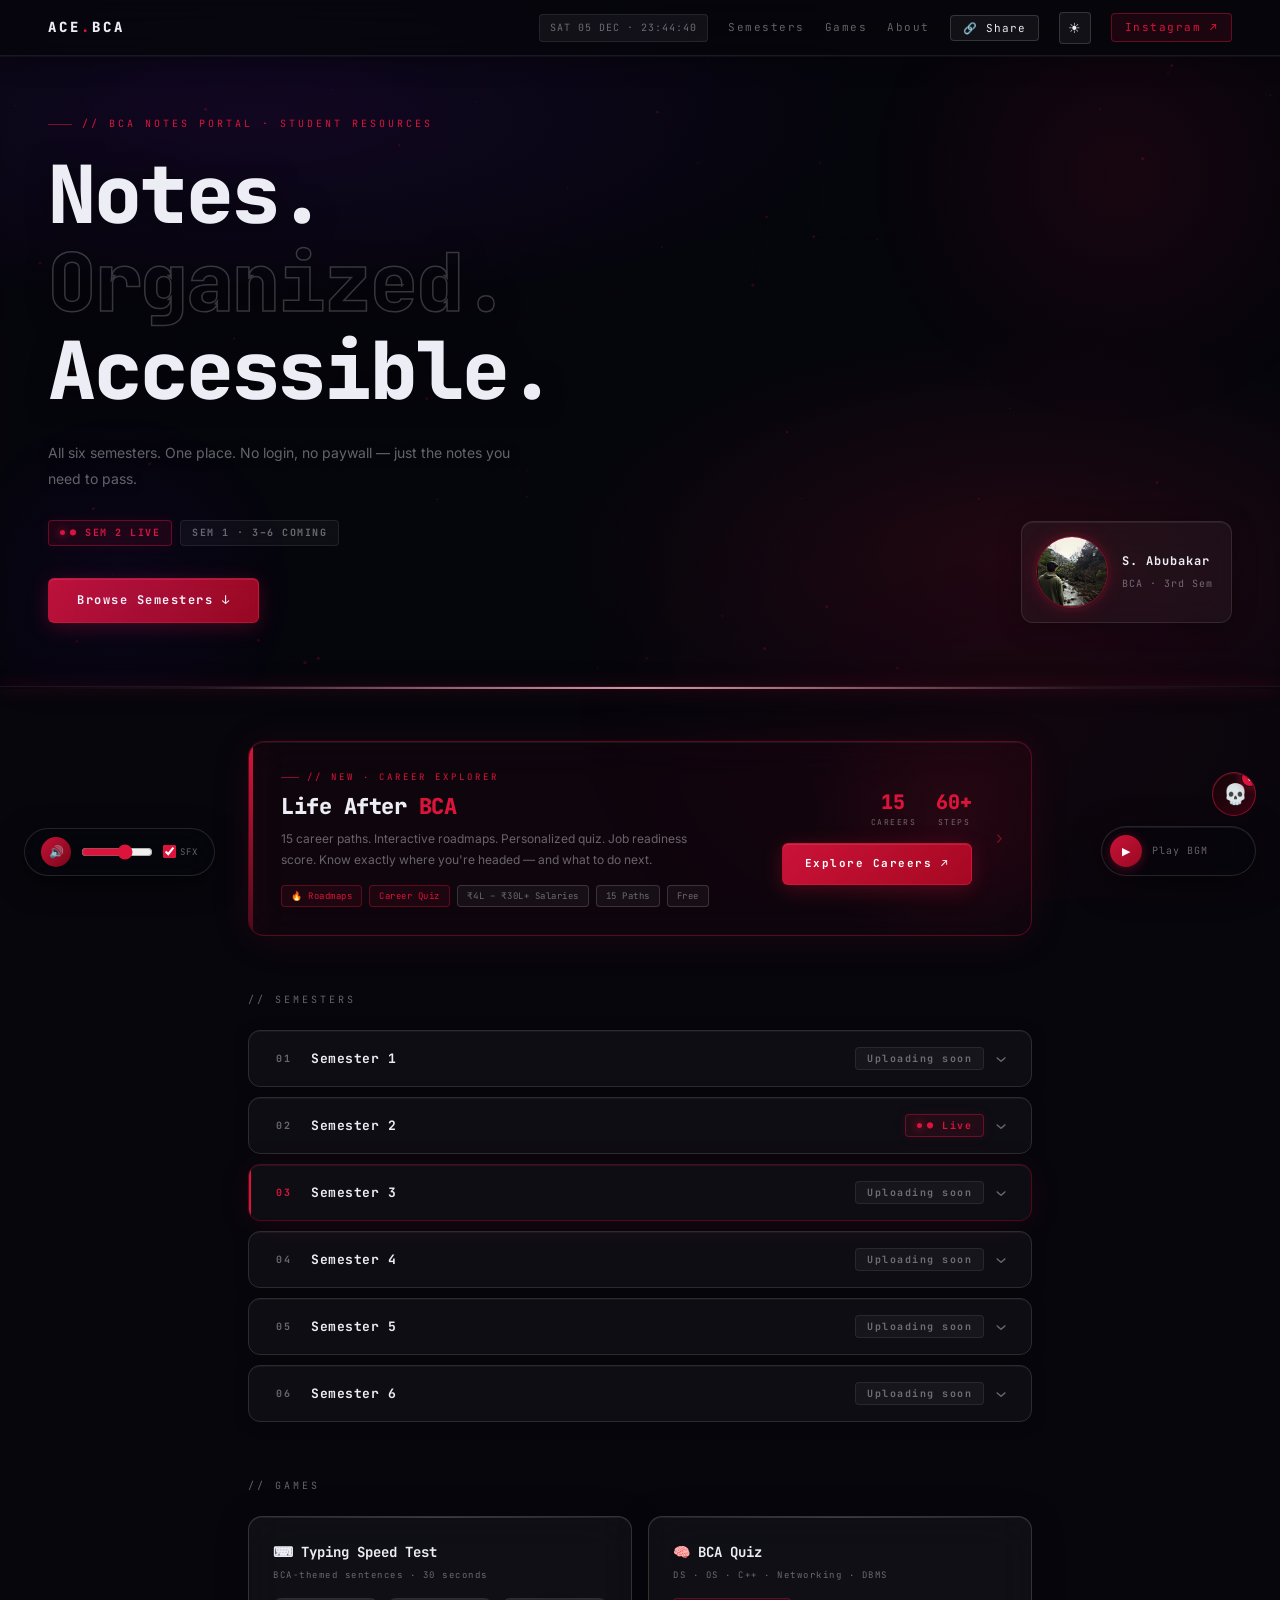
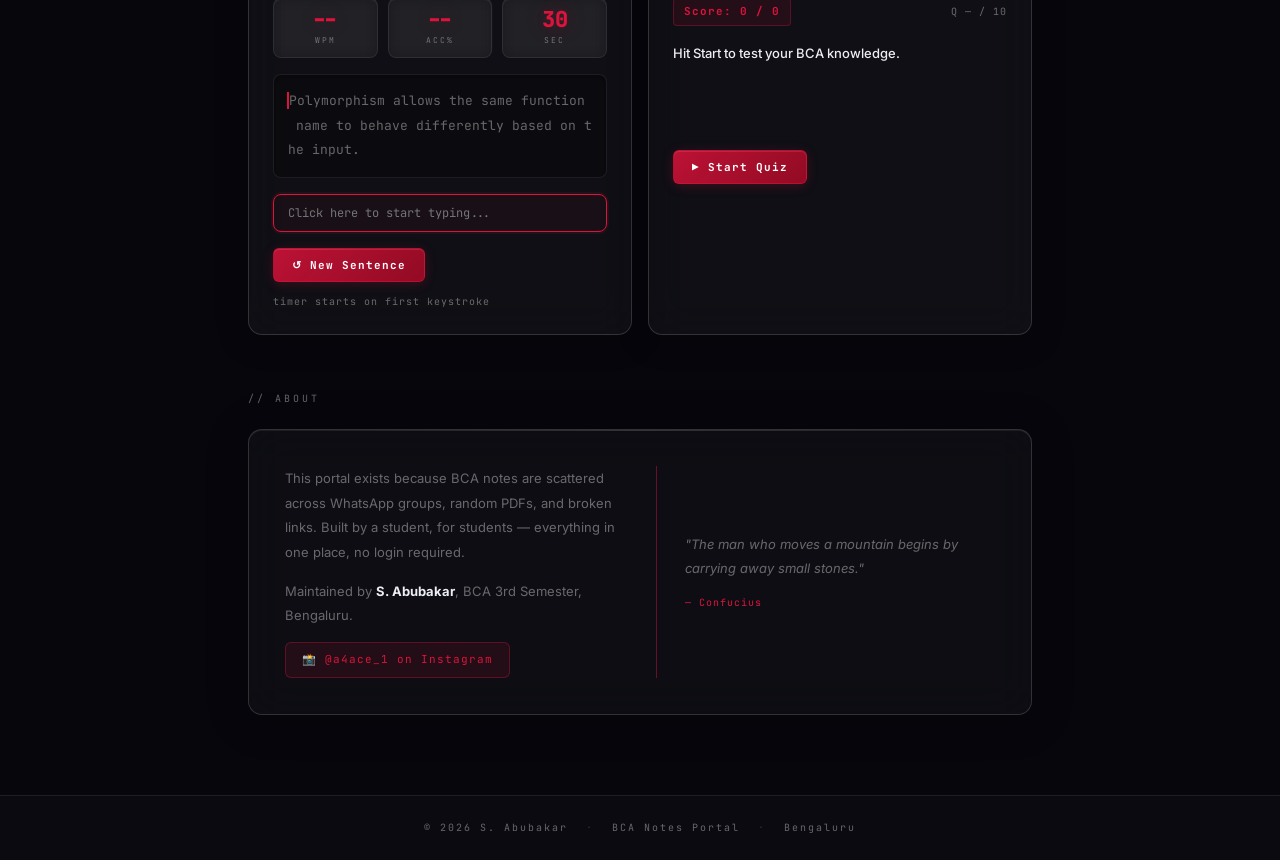
==== commit b3b780c2: "Update profile and semester information in index.html" ====
--- a/index.html
+++ b/index.html
@@ -374,7 +374,7 @@
         <img src="ACE.JPEG" alt="S. Abubakar" class="profile-pic" />
         <div class="profile-info">
           <span class="profile-name">S. Abubakar</span>
-          <span class="profile-role">BCA · 2nd Sem</span>
+          <span class="profile-role">BCA · 3rd Sem</span>
         </div>
       </div>
     </div>
@@ -429,9 +429,9 @@
       </div>
     </div>
 
-    <div class="sem-block sem-active">
+    <div class="sem-block">
       <button class="sem-header" aria-expanded="false" data-target="sem2">
-        <div class="sem-header-left"><span class="sem-num accent">02</span><span class="sem-title">Semester 2</span></div>
+        <div class="sem-header-left"><span class="sem-num">02</span><span class="sem-title">Semester 2</span></div>
         <div class="sem-header-right"><span class="badge badge-live">● Live</span><span class="chevron">›</span></div>
       </button>
       <div class="sem-content" id="sem2">
@@ -452,9 +452,9 @@
       </div>
     </div>
 
-    <div class="sem-block">
+    <div class="sem-block sem-active">
       <button class="sem-header" aria-expanded="false" data-target="sem3">
-        <div class="sem-header-left"><span class="sem-num">03</span><span class="sem-title">Semester 3</span></div>
+        <div class="sem-header-left"><span class="sem-num accent">03</span><span class="sem-title">Semester 3</span></div>
         <div class="sem-header-right"><span class="badge badge-dim">Uploading soon</span><span class="chevron">›</span></div>
       </button>
       <div class="sem-content" id="sem3">
@@ -541,7 +541,7 @@
     <div class="about-grid">
       <div class="about-text">
         <p>This portal exists because BCA notes are scattered across WhatsApp groups, random PDFs, and broken links. Built by a student, for students — everything in one place, no login required.</p>
-        <p>Maintained by <strong>S. Abubakar</strong>, BCA 2nd Semester, Bengaluru.</p>
+        <p>Maintained by <strong>S. Abubakar</strong>, BCA 3rd Semester, Bengaluru.</p>
         <a href="https://instagram.com/a4ace_1" target="_blank" class="ig-link">📸 @a4ace_1 on Instagram</a>
       </div>
       <div class="about-quote">
